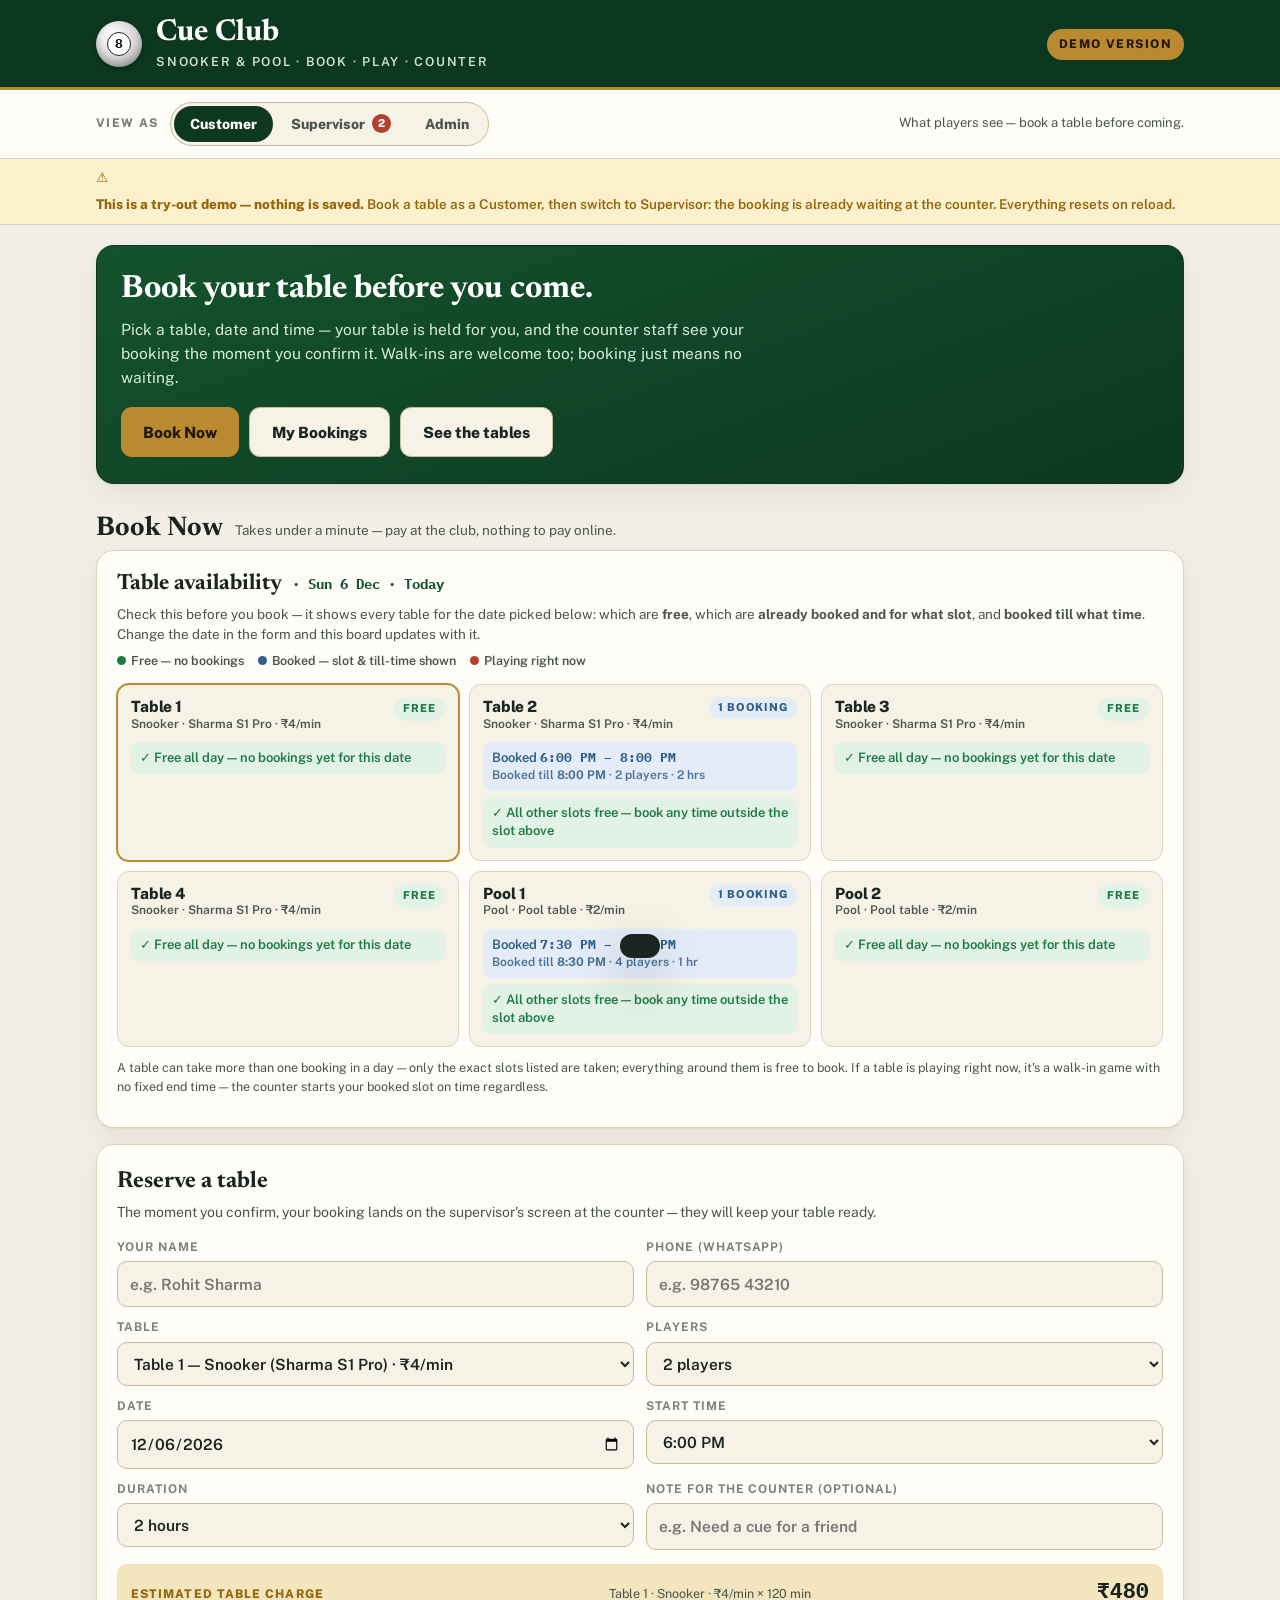
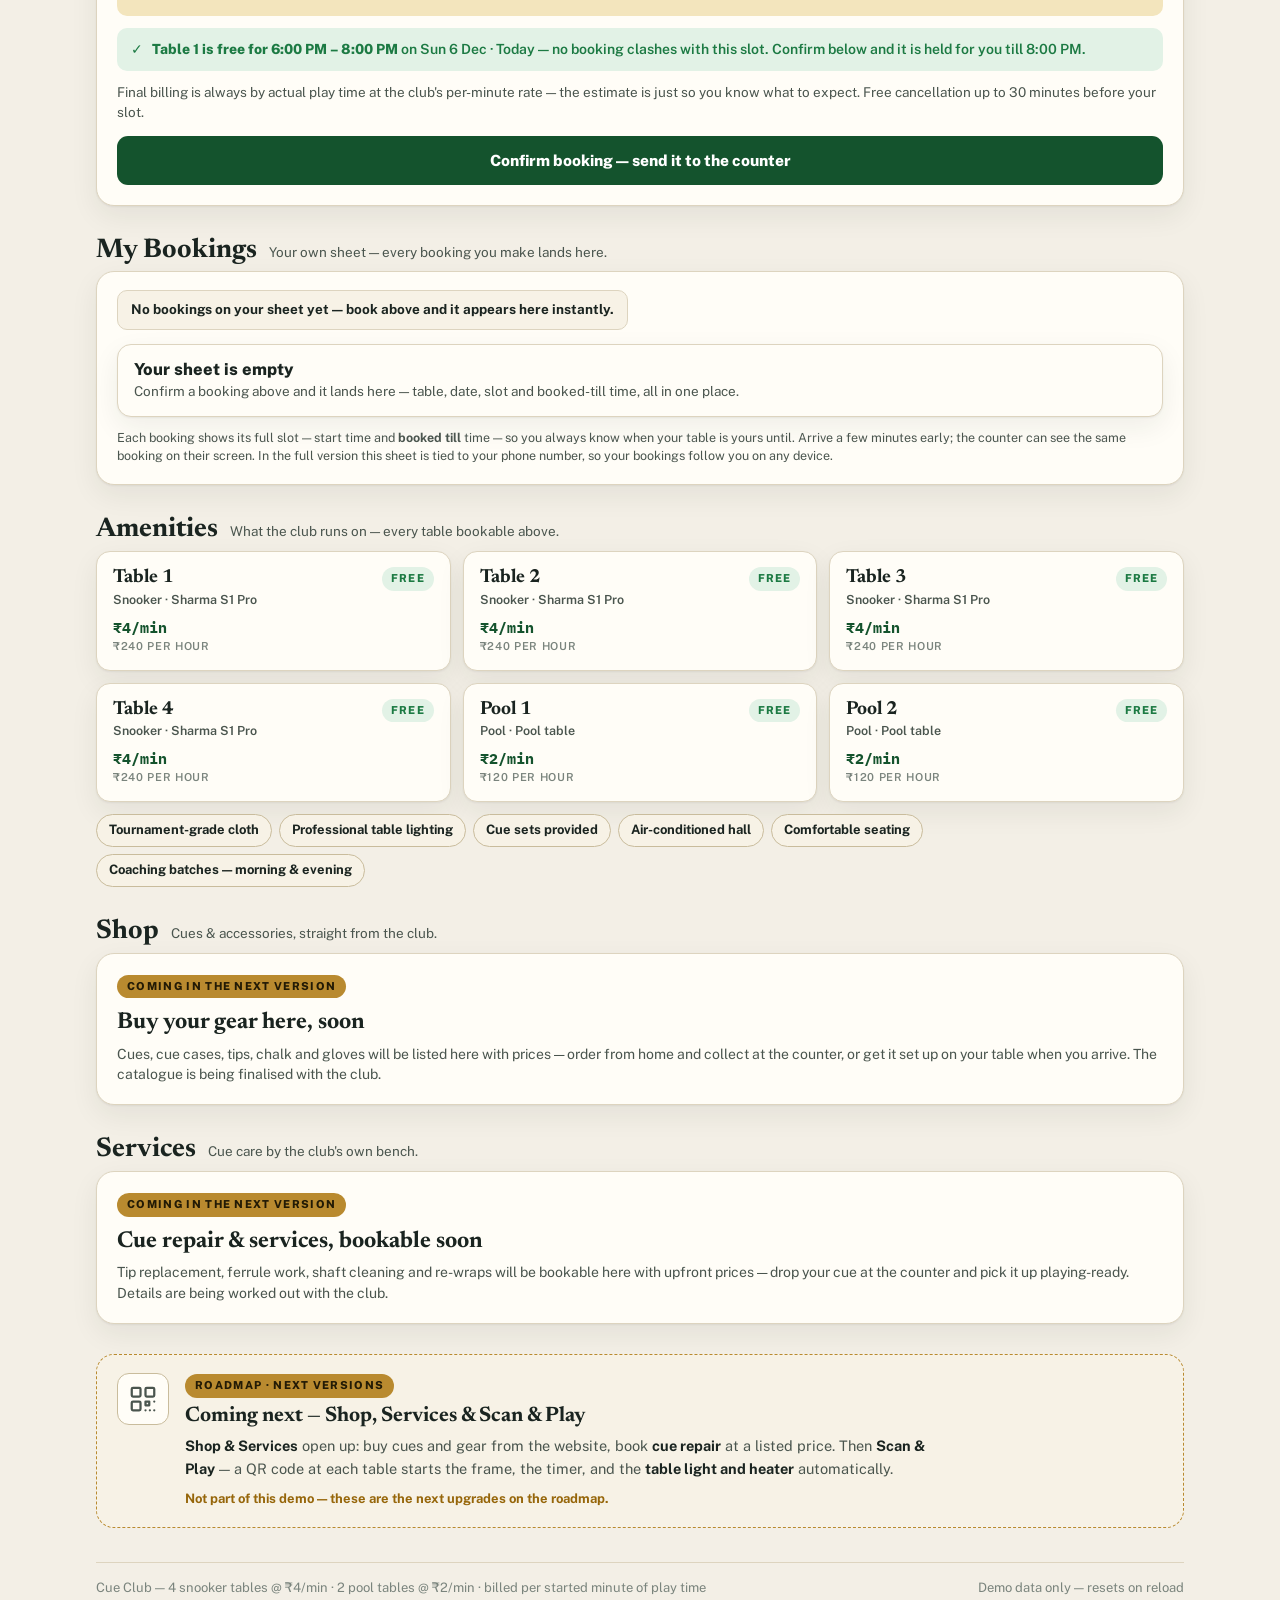
==== index.html @ ad988bc3 "Update demo: remove cafeteria, add Book Now availability + My Bookings, Admin/Supervisor roles" ====
<!doctype html>
<html lang="en">
<head>
<meta charset="utf-8" />
<meta name="viewport" content="width=device-width, initial-scale=1, viewport-fit=cover" />
<meta name="color-scheme" content="light dark" />
<link rel="icon" href="data:," />
<title>Cue Club — Snooker & Pool · Book, Play, Counter & Admin Demo</title>
<link rel="preconnect" href="https://fonts.googleapis.com">
<link rel="preconnect" href="https://fonts.gstatic.com" crossorigin>
<link href="https://fonts.googleapis.com/css2?family=Newsreader:opsz,wght@6..72,600;6..72,700&family=Public+Sans:wght@400;500;600;700;800&family=IBM+Plex+Mono:wght@500;600;700&display=swap" rel="stylesheet">
<style>
  :root{
    --bg:#f3efe6;
    --bg-2:#ebe5d6;
    --surface:#fffdf7;
    --surface-2:#f7f2e6;
    --ink:#1a2420;
    --ink-2:#4a554e;
    --ink-3:#7a847d;
    --line:#ddd4bf;
    --line-strong:#c9bc9c;
    --baize:#14532d;
    --baize-deep:#0c3820;
    --baize-ink:#eaf5ec;
    --brass:#b98a2f;
    --brass-bright:#d4a93c;
    --brass-soft:#f3e5bd;
    --red:#b3402e;
    --red-soft:#fbe9e4;
    --amber:#96660a;
    --amber-soft:#fdf0cd;
    --green-ok:#1c7a43;
    --green-soft:#e2f2e6;
    --blue-soft:#e3ecf7;
    --blue-ink:#2c5f8a;
    --shadow:0 1px 2px rgba(26,36,32,.06),0 10px 28px rgba(26,36,32,.07);
    --shadow-lg:0 18px 50px rgba(12,30,20,.28);
    --radius:14px;
  }
  @media (prefers-color-scheme: dark){
    :root{
      --bg:#0d1512;
      --bg-2:#111c17;
      --surface:#16211b;
      --surface-2:#1a2820;
      --ink:#eef2ec;
      --ink-2:#b9c4ba;
      --ink-3:#849184;
      --line:#2a3a30;
      --line-strong:#3a5041;
      --baize:#175c33;
      --baize-deep:#0f4225;
      --brass:#d4a93c;
      --brass-bright:#e8c25e;
      --brass-soft:#3a3016;
      --red-soft:#40201a;
      --amber-soft:#3d3110;
      --amber:#eec25e;
      --green-soft:#173526;
      --blue-soft:#1b2c3d;
      --blue-ink:#9cc2e4;
      --shadow:0 1px 2px rgba(0,0,0,.35),0 10px 28px rgba(0,0,0,.3);
    }
  }
  *{box-sizing:border-box}
  html{-webkit-text-size-adjust:100%}
  body{
    margin:0;background:var(--bg);color:var(--ink);
    font-family:"Public Sans",system-ui,-apple-system,"Segoe UI",sans-serif;
    font-size:15px;line-height:1.45;
  }
  button,input,select{font:inherit;color:inherit}
  button{cursor:pointer}
  .wrap{max-width:1120px;margin:0 auto;padding:0 16px 56px}

  /* ---------- Top bar ---------- */
  .topbar{
    background:var(--baize-deep);color:var(--baize-ink);
    border-bottom:3px solid var(--brass);
  }
  .topbar-in{max-width:1120px;margin:0 auto;padding:18px 16px 16px;display:flex;align-items:center;gap:14px;flex-wrap:wrap}
  .ball{
    width:46px;height:46px;border-radius:50%;flex:none;
    background:radial-gradient(circle at 32% 30%,#ffffff,#d9d9d9 55%,#a9a9a9);
    display:flex;align-items:center;justify-content:center;
    box-shadow:inset 0 -4px 8px rgba(0,0,0,.25),0 2px 6px rgba(0,0,0,.35);
  }
  .ball span{
    width:24px;height:24px;border-radius:50%;background:#fff;border:1.5px solid #222;
    color:#111;font-family:"IBM Plex Mono",monospace;font-weight:700;font-size:13px;
    display:flex;align-items:center;justify-content:center;
  }
  .brand h1{
    margin:0;font-family:"Newsreader",Georgia,serif;font-weight:700;
    font-size:30px;line-height:1.05;letter-spacing:.2px;color:#fff;
  }
  .brand p{margin:3px 0 0;font-size:12.5px;letter-spacing:.14em;text-transform:uppercase;color:#cfe3d2;font-weight:600}
  .demo-pill{
    margin-left:auto;background:var(--brass);color:#221a05;font-weight:800;
    font-size:12px;letter-spacing:.12em;text-transform:uppercase;
    padding:7px 12px;border-radius:999px;white-space:nowrap;
  }
  .demo-note{
    background:var(--amber-soft);color:var(--amber);
    border-bottom:1px solid var(--line);
  }
  .demo-note-in{max-width:1120px;margin:0 auto;padding:9px 16px;font-size:13.5px;font-weight:600;display:flex;gap:8px;align-items:baseline;flex-wrap:wrap}
  .demo-note strong{font-weight:800}

  /* ---------- Role switcher ---------- */
  .rolebar{background:var(--surface);border-bottom:1px solid var(--line)}
  .rolebar-in{max-width:1120px;margin:0 auto;padding:12px 16px;display:flex;align-items:center;gap:12px;flex-wrap:wrap}
  .rolebar .rb-label{font-size:12px;font-weight:800;letter-spacing:.11em;text-transform:uppercase;color:var(--ink-3)}
  .roleseg{display:flex;background:var(--surface-2);border:1.5px solid var(--line-strong);border-radius:999px;padding:3px;gap:2px;flex-wrap:wrap}
  .roleseg button{
    border:none;background:transparent;border-radius:999px;padding:8px 16px;
    font-weight:800;font-size:14px;color:var(--ink-2);display:inline-flex;align-items:center;gap:7px;
  }
  .roleseg button[aria-pressed="true"]{background:var(--baize-deep);color:#fff}
  .roleseg .rbadge{
    background:var(--red);color:#fff;font-size:11px;font-weight:800;min-width:19px;height:19px;
    border-radius:999px;display:none;align-items:center;justify-content:center;padding:0 5px;
  }
  .roleseg .rbadge.show{display:inline-flex}
  .rolebar .rb-note{margin-left:auto;font-size:13px;color:var(--ink-2)}
  @media (max-width:720px){ .rolebar .rb-note{margin-left:0} }

  /* ---------- Stats ---------- */
  .stats{display:grid;grid-template-columns:repeat(4,1fr);gap:10px;margin:18px 0 4px}
  @media (max-width:720px){ .stats{grid-template-columns:repeat(2,1fr)} }
  .stat{
    background:var(--surface);border:1px solid var(--line);border-radius:var(--radius);
    padding:13px 15px;box-shadow:var(--shadow);
  }
  .stat .k{font-size:11.5px;font-weight:700;letter-spacing:.11em;text-transform:uppercase;color:var(--ink-3)}
  .stat .v{font-family:"IBM Plex Mono",monospace;font-size:24px;font-weight:700;margin-top:3px;font-variant-numeric:tabular-nums}
  .stat .s{font-size:12.5px;color:var(--ink-2);margin-top:1px}
  .stat.pending .v{color:var(--red)}
  .stat.live .v{color:var(--baize)}
  @media (prefers-color-scheme: dark){ .stat.live .v{color:#7fd79b} .stat.pending .v{color:#ff9a86} }

  /* ---------- Tabs ---------- */
  .tabs{display:flex;gap:8px;margin:18px 0 16px;flex-wrap:wrap}
  .tab{
    border:1.5px solid var(--line-strong);background:var(--surface);border-radius:999px;
    padding:9px 18px;font-weight:700;font-size:14.5px;
  }
  .tab[aria-selected="true"]{background:var(--baize-deep);border-color:var(--baize-deep);color:#fff}
  .tab .count{
    display:inline-block;min-width:20px;text-align:center;margin-left:6px;
    background:var(--brass);color:#221a05;border-radius:999px;font-size:12px;padding:1px 6px;font-weight:800;
  }
  .try-hint{
    margin-left:auto;align-self:center;font-size:13px;color:var(--ink-2);max-width:420px;
  }
  @media (max-width:720px){ .try-hint{margin-left:0} }

  /* ---------- Section heads ---------- */
  .sec-head{margin:30px 0 6px;display:flex;align-items:baseline;gap:12px;flex-wrap:wrap}
  .sec-head h2{margin:0;font-family:"Newsreader",Georgia,serif;font-size:27px;font-weight:700;line-height:1.1}
  .sec-head .sh-note{font-size:13.5px;color:var(--ink-2)}
  .section-note{font-size:13.5px;color:var(--ink-2);margin:0 0 14px}

  /* ---------- Customer hero + booking ---------- */
  .hero{
    margin-top:20px;background:linear-gradient(160deg,var(--baize),var(--baize-deep));
    border-radius:18px;color:var(--baize-ink);padding:26px 24px;box-shadow:var(--shadow);
    border:1px solid rgba(0,0,0,.25);
  }
  .hero h2{margin:0;font-family:"Newsreader",Georgia,serif;font-size:32px;font-weight:700;line-height:1.12;color:#fff;max-width:640px}
  .hero p{margin:9px 0 0;font-size:15.5px;color:#d7ecd9;max-width:640px;line-height:1.55}
  .hero .hero-btns{display:flex;gap:10px;margin-top:18px;flex-wrap:wrap}
  .hero .btn{width:auto;padding:13px 22px}
  .btn-wa{background:#1faa55;color:#fff}
  .btn-wa:hover{filter:brightness(.94)}
  .form-card{
    background:var(--surface);border:1px solid var(--line);border-radius:18px;
    box-shadow:var(--shadow);padding:20px;margin-top:16px;
  }
  .form-card h3{margin:0 0 4px;font-family:"Newsreader",Georgia,serif;font-size:23px;font-weight:700}
  .form-card .fc-sub{font-size:14px;color:var(--ink-2);margin-bottom:16px}
  .form-grid{display:grid;grid-template-columns:1fr 1fr;gap:12px}
  @media (max-width:620px){ .form-grid{grid-template-columns:1fr} }
  .field label{font-size:12px;font-weight:700;letter-spacing:.08em;text-transform:uppercase;color:var(--ink-3);display:block;margin-bottom:5px}
  .field input,.field select{
    width:100%;padding:11px 12px;border:1.5px solid var(--line-strong);border-radius:10px;
    background:var(--surface-2);font-size:15.5px;font-weight:600;
  }
  .field input:focus,.field select:focus{outline:2px solid var(--brass);outline-offset:1px;border-color:var(--brass)}
  .estimate-bar{
    display:flex;justify-content:space-between;align-items:baseline;gap:10px;flex-wrap:wrap;
    background:var(--brass-soft);border-radius:10px;padding:11px 14px;margin-top:14px;
  }
  .estimate-bar .el{font-size:12px;font-weight:800;letter-spacing:.09em;text-transform:uppercase;color:var(--amber)}
  .estimate-bar .ea{font-family:"IBM Plex Mono",monospace;font-size:21px;font-weight:700;font-variant-numeric:tabular-nums}
  .estimate-bar .ed{font-size:12.5px;color:var(--ink-2)}
  .confirm-panel{
    border:1.5px solid var(--green-ok);background:var(--green-soft);border-radius:14px;
    padding:16px 18px;margin-top:16px;
  }
  .confirm-panel h4{margin:0 0 4px;font-size:17px;font-weight:800}
  .confirm-panel p{margin:4px 0;font-size:14.5px;color:var(--ink-2);line-height:1.55}
  .confirm-panel p strong{color:var(--ink)}
  .confirm-panel .cp-btns{display:flex;gap:9px;margin-top:12px;flex-wrap:wrap}
  .confirm-panel .cp-btns .btn{width:auto;padding:11px 18px;font-size:14.5px}

  /* ---------- Availability board (customer) ---------- */
  .avail-board{
    background:var(--surface);border:1px solid var(--line);border-radius:18px;
    box-shadow:var(--shadow);padding:18px 20px;margin-top:4px;
  }
  .avail-head{display:flex;align-items:baseline;gap:10px;flex-wrap:wrap;margin-bottom:4px}
  .avail-head h3{margin:0;font-family:"Newsreader",Georgia,serif;font-size:22px;font-weight:700}
  .avail-head .avail-date{font-family:"IBM Plex Mono",monospace;font-weight:700;font-size:14px;color:var(--baize)}
  @media (prefers-color-scheme: dark){ .avail-head .avail-date{color:#7fd79b} }
  .avail-legend{display:flex;gap:14px;flex-wrap:wrap;font-size:12.5px;color:var(--ink-2);font-weight:600;margin:8px 0 14px}
  .avail-legend .dot{display:inline-block;width:9px;height:9px;border-radius:50%;margin-right:5px;vertical-align:0}
  .dot-free{background:var(--green-ok)} .dot-booked{background:var(--blue-ink)} .dot-live{background:var(--red)}
  .avail-grid{display:grid;grid-template-columns:repeat(3,1fr);gap:10px}
  @media (max-width:820px){ .avail-grid{grid-template-columns:repeat(2,1fr)} }
  @media (max-width:480px){ .avail-grid{grid-template-columns:1fr} }
  .avail-card{border:1.5px solid var(--line);border-radius:12px;padding:12px 13px;background:var(--surface-2)}
  .avail-card.is-selected{border-color:var(--brass);box-shadow:0 0 0 1px var(--brass)}
  .avail-card .av-head{display:flex;justify-content:space-between;align-items:flex-start;gap:8px}
  .avail-card .av-name{font-weight:800;font-size:15.5px;line-height:1.2}
  .avail-card .av-sub{font-size:12px;color:var(--ink-2);font-weight:600}
  .avail-rows{margin-top:9px;display:flex;flex-direction:column;gap:6px}
  .av-row{font-size:13px;line-height:1.4;border-radius:8px;padding:7px 9px;font-weight:600}
  .av-row.booked{background:var(--blue-soft);color:var(--blue-ink)}
  .av-row.live{background:var(--red-soft);color:var(--red)}
  .av-row.freeall{background:var(--green-soft);color:var(--green-ok)}
  @media (prefers-color-scheme: dark){ .av-row.live{color:#ff9a86} .av-row.freeall{color:#7fd79b} }
  .av-row .av-till{font-family:"IBM Plex Mono",monospace;font-weight:700;font-variant-numeric:tabular-nums;white-space:nowrap}
  .av-row .av-who{display:block;font-weight:600;font-size:12px;opacity:.85}
  .avail-foot{font-size:12.5px;color:var(--ink-2);margin-top:12px;line-height:1.5}
  .slot-status{
    border-radius:10px;padding:11px 14px;margin-top:12px;font-size:14px;line-height:1.5;font-weight:600;
    display:flex;gap:9px;align-items:flex-start;
  }
  .slot-status.ok{background:var(--green-soft);color:var(--green-ok)}
  .slot-status.bad{background:var(--red-soft);color:var(--red)}
  .slot-status.warn{background:var(--amber-soft);color:var(--amber)}
  @media (prefers-color-scheme: dark){ .slot-status.ok{color:#7fd79b} .slot-status.bad{color:#ff9a86} }
  .slot-status strong{font-weight:800}
  /* My Bookings sheet */
  .sheet-card{background:var(--surface);border:1px solid var(--line);border-radius:18px;box-shadow:var(--shadow);padding:18px 20px}
  .sheet-summary{display:flex;gap:10px;flex-wrap:wrap;margin-bottom:14px}
  .sheet-chip{background:var(--surface-2);border:1px solid var(--line);border-radius:10px;padding:9px 13px;font-size:13.5px;font-weight:700}
  .sheet-chip strong{font-family:"IBM Plex Mono",monospace;font-variant-numeric:tabular-nums}
  .sheet-chip.next{border-color:var(--brass);background:var(--brass-soft);color:var(--amber)}
  @media (prefers-color-scheme: dark){ .sheet-chip.next{color:#eec25e} }

  /* ---------- Amenities / shop / services ---------- */
  .amen-grid{display:grid;grid-template-columns:repeat(3,1fr);gap:12px}
  @media (max-width:820px){ .amen-grid{grid-template-columns:repeat(2,1fr)} }
  @media (max-width:480px){ .amen-grid{grid-template-columns:1fr} }
  .amen-card{background:var(--surface);border:1px solid var(--line);border-radius:var(--radius);padding:15px 16px;box-shadow:var(--shadow)}
  .amen-card .an{font-family:"Newsreader",Georgia,serif;font-weight:700;font-size:19px;line-height:1.15}
  .amen-card .ad{font-size:12.5px;color:var(--ink-2);font-weight:600;margin-top:2px}
  .amen-card .ar{font-family:"IBM Plex Mono",monospace;font-weight:700;font-size:15px;color:var(--baize);margin-top:8px}
  @media (prefers-color-scheme: dark){ .amen-card .ar{color:#7fd79b} }
  .amen-card .ar small{display:block;font-family:"Public Sans",sans-serif;font-weight:600;font-size:11px;color:var(--ink-3);letter-spacing:.06em}
  .amen-card .ahead{display:flex;justify-content:space-between;align-items:flex-start;gap:10px}
  .amen-feats{display:flex;flex-wrap:wrap;gap:7px;margin-top:12px}
  .amen-feats span{border:1.5px solid var(--line-strong);background:var(--surface-2);border-radius:999px;padding:6px 12px;font-size:13px;font-weight:700}
  .prod-grid{display:grid;grid-template-columns:repeat(3,1fr);gap:12px}
  @media (max-width:820px){ .prod-grid{grid-template-columns:repeat(2,1fr)} }
  @media (max-width:480px){ .prod-grid{grid-template-columns:1fr} }
  .prod-card{background:var(--surface);border:1px solid var(--line);border-radius:var(--radius);padding:15px 16px;box-shadow:var(--shadow);display:flex;flex-direction:column;gap:4px}
  .prod-card .pn{font-weight:800;font-size:16px;line-height:1.25}
  .prod-card .pd{font-size:13px;color:var(--ink-2);line-height:1.45}
  .prod-card .prow{display:flex;align-items:center;justify-content:space-between;gap:10px;margin-top:10px}
  .prod-card .pp{font-family:"IBM Plex Mono",monospace;font-weight:700;font-size:18px;color:var(--baize);font-variant-numeric:tabular-nums}
  @media (prefers-color-scheme: dark){ .prod-card .pp{color:#7fd79b} }
  .btn-small{width:auto;padding:9px 16px;font-size:14px;border-radius:10px}
  .svc-list{display:flex;flex-direction:column;gap:10px}
  .svc-row{
    background:var(--surface);border:1px solid var(--line);border-radius:var(--radius);
    padding:14px 16px;box-shadow:var(--shadow);display:flex;align-items:center;gap:14px;flex-wrap:wrap;
  }
  .svc-row .sn{font-weight:800;font-size:15.5px}
  .svc-row .sd{font-size:13px;color:var(--ink-2)}
  .svc-row .sp{margin-left:auto;font-family:"IBM Plex Mono",monospace;font-weight:700;font-size:17px;color:var(--baize);font-variant-numeric:tabular-nums;white-space:nowrap}
  @media (prefers-color-scheme: dark){ .svc-row .sp{color:#7fd79b} }
  .order-as{display:flex;gap:10px;align-items:flex-end;flex-wrap:wrap;margin-bottom:14px}
  .order-as .field{flex:1;min-width:200px;max-width:340px}

  /* ---------- Table cards ---------- */
  .grid{display:grid;grid-template-columns:1fr 1fr;gap:14px}
  @media (max-width:820px){ .grid{grid-template-columns:1fr} }
  .card{
    background:var(--surface);border:1px solid var(--line);border-radius:18px;
    box-shadow:var(--shadow);overflow:hidden;display:flex;flex-direction:column;
  }
  .card-head{
    display:flex;align-items:center;gap:10px;padding:14px 16px 10px;
  }
  .tname{font-family:"Newsreader",Georgia,serif;font-size:21px;font-weight:700;line-height:1.1}
  .ttype{font-size:12px;color:var(--ink-2);font-weight:600;margin-top:2px}
  .rate-badge{
    margin-left:auto;text-align:right;font-family:"IBM Plex Mono",monospace;
    font-weight:700;font-size:15px;color:var(--baize);white-space:nowrap;
  }
  @media (prefers-color-scheme: dark){ .rate-badge{color:#7fd79b} }
  .rate-badge small{display:block;font-family:"Public Sans",sans-serif;font-weight:600;font-size:11px;color:var(--ink-3);letter-spacing:.06em}
  .status{
    font-size:11px;font-weight:800;letter-spacing:.1em;text-transform:uppercase;
    padding:4px 9px;border-radius:999px;white-space:nowrap;
  }
  .status.free{background:var(--green-soft);color:var(--green-ok)}
  .status.live{background:var(--red-soft);color:var(--red)}
  .status.paused{background:var(--amber-soft);color:var(--amber)}
  @media (prefers-color-scheme: dark){ .status.live{color:#ff9a86} .status.free{color:#7fd79b} }
  .live-dot{display:inline-block;width:7px;height:7px;border-radius:50%;background:var(--red);margin-right:5px;vertical-align:1px;animation:pulse 1.4s infinite}
  @keyframes pulse{0%,100%{opacity:1}50%{opacity:.25}}
  @media (prefers-reduced-motion: reduce){ .live-dot{animation:none} }

  .card-body{padding:2px 16px 16px;display:flex;flex-direction:column;gap:12px;flex:1}
  .felt{
    background:linear-gradient(160deg,var(--baize),var(--baize-deep));
    border-radius:12px;color:var(--baize-ink);padding:14px 16px;
    border:1px solid rgba(0,0,0,.25);
    box-shadow:inset 0 0 0 3px rgba(255,255,255,.05),inset 0 -14px 24px rgba(0,0,0,.25);
  }
  .felt .players{font-weight:700;font-size:16.5px;color:#fff;line-height:1.3;word-break:break-word}
  .felt .players .vs{color:var(--brass-bright);font-weight:600;font-size:13px;margin:0 4px;letter-spacing:.08em}
  .felt .started{font-size:12.5px;color:#cfe3d2;margin-top:2px}
  .clockrow{display:flex;align-items:flex-end;justify-content:space-between;gap:12px;margin-top:10px;flex-wrap:wrap}
  .clock{font-family:"IBM Plex Mono",monospace;font-size:42px;font-weight:700;line-height:1;color:#fff;font-variant-numeric:tabular-nums;letter-spacing:.01em}
  .clock small{display:block;font-family:"Public Sans",sans-serif;font-size:11px;font-weight:700;letter-spacing:.12em;text-transform:uppercase;color:#cfe3d2;margin-bottom:5px}
  .runbill{text-align:right}
  .runbill .amt{font-family:"IBM Plex Mono",monospace;font-size:26px;font-weight:700;color:var(--brass-bright);font-variant-numeric:tabular-nums}
  .runbill .lab{font-size:11px;font-weight:700;letter-spacing:.12em;text-transform:uppercase;color:#cfe3d2}

  label.flabel{font-size:12px;font-weight:700;letter-spacing:.08em;text-transform:uppercase;color:var(--ink-3);display:block;margin-bottom:5px}
  .pinputs{display:grid;grid-template-columns:1fr 1fr;gap:10px}
  @media (max-width:420px){ .pinputs{grid-template-columns:1fr} }
  .pinputs input{
    width:100%;padding:11px 12px;border:1.5px solid var(--line-strong);border-radius:10px;
    background:var(--surface-2);font-size:15.5px;font-weight:600;
  }
  .pinputs input:focus{outline:2px solid var(--brass);outline-offset:1px;border-color:var(--brass)}
  .free-note{font-size:13px;color:var(--ink-2);background:var(--surface-2);border:1px dashed var(--line-strong);border-radius:10px;padding:10px 12px}

  .btn{
    border:none;border-radius:11px;padding:13px 18px;font-weight:800;font-size:15.5px;
    display:inline-flex;align-items:center;justify-content:center;gap:8px;width:100%;
  }
  .btn-start{background:var(--baize);color:#fff}
  .btn-start:hover{background:var(--baize-deep)}
  .btn-end{background:var(--red);color:#fff}
  .btn-end:hover{filter:brightness(.92)}
  .btn-ghost{background:var(--surface-2);border:1.5px solid var(--line-strong);color:var(--ink)}
  .btn-brass{background:var(--brass);color:#221a05}
  .btn:active{transform:translateY(1px)}

  .bill-strip{
    display:flex;justify-content:space-between;align-items:baseline;gap:10px;
    background:var(--brass-soft);border-radius:10px;padding:10px 13px;
  }
  .bill-strip .bl{font-size:12px;font-weight:800;letter-spacing:.09em;text-transform:uppercase;color:var(--amber)}
  .bill-strip .ba{font-family:"IBM Plex Mono",monospace;font-size:21px;font-weight:700;font-variant-numeric:tabular-nums}
  .bill-strip .bd{font-size:12px;color:var(--ink-2)}

  /* frames */
  .frames{border-top:1px solid var(--line);padding-top:11px}
  .frames h4{margin:0 0 9px;font-size:12px;font-weight:800;letter-spacing:.1em;text-transform:uppercase;color:var(--ink-3);display:flex;justify-content:space-between;align-items:baseline}
  .frames h4 .fhint{font-family:"IBM Plex Mono",monospace;color:var(--ink);font-size:13px;letter-spacing:0;text-transform:none}
  .frame-row{display:grid;grid-template-columns:1fr auto 1fr;gap:10px;align-items:stretch}
  .frame-box{background:var(--surface-2);border:1.5px solid var(--line-strong);border-radius:12px;padding:10px 12px;text-align:center}
  .frame-box .fp{font-weight:700;font-size:14.5px;line-height:1.25;word-break:break-word}
  .frame-box .fc{font-family:"IBM Plex Mono",monospace;font-size:34px;font-weight:700;line-height:1.15;font-variant-numeric:tabular-nums}
  .frame-box .fl{font-size:10.5px;font-weight:700;letter-spacing:.1em;text-transform:uppercase;color:var(--ink-3)}
  .frame-btns{display:flex;gap:6px;justify-content:center;align-items:center;margin-top:9px}
  .frame-add{background:var(--baize);color:#fff;border:none;border-radius:9px;padding:8px 13px;font-weight:800;font-size:13.5px}
  .frame-add:hover{background:var(--baize-deep)}
  .frame-vs{align-self:center;font-weight:800;color:var(--ink-3);font-size:15px}
  .split-note{font-size:13.5px;color:var(--ink-2);margin-top:10px;line-height:1.5}
  .split-note strong{color:var(--ink)}
  .frame-add:disabled{opacity:.45;cursor:not-allowed}
  .frame-times{display:flex;flex-wrap:wrap;gap:6px;margin-top:10px}
  .frame-times .ft{font-family:"IBM Plex Mono",monospace;font-size:12.5px;font-weight:600;background:var(--surface-2);border:1px solid var(--line);border-radius:999px;padding:4px 10px;font-variant-numeric:tabular-nums}
  .frame-times .ft.cur{border-color:var(--brass);color:var(--amber)}
  .pause-banner{background:var(--amber-soft);border:1.5px solid var(--brass);border-radius:12px;padding:13px 14px;margin-top:11px}
  .pause-banner .pb-t{font-weight:800;font-size:15px;color:var(--amber)}
  .pause-banner .pb-s{font-size:13.5px;color:var(--ink-2);margin-top:2px;line-height:1.45}
  .pause-banner .pb-btns{display:grid;grid-template-columns:1.3fr 1fr;gap:8px;margin-top:11px}
  .pause-banner .pb-btns .btn{padding:11px 10px;font-size:14.5px}
  .felt.is-paused{filter:saturate(.55)}
  .qty-btn{
    width:26px;height:26px;border-radius:50%;border:1.5px solid var(--line-strong);
    background:var(--surface);font-weight:800;line-height:1;font-size:15px;flex:none;
    display:flex;align-items:center;justify-content:center;
  }

  /* per-share payment groups in checkout */
  .pay-group{margin-top:14px}
  .pay-group .pg-label{font-weight:800;font-size:14.5px;display:flex;justify-content:space-between;align-items:baseline;gap:10px}
  .pay-group .pg-label .pg-amt{font-family:"IBM Plex Mono",monospace;font-weight:700;font-variant-numeric:tabular-nums}
  .pay-group .pay-opts{margin:8px 0 0}

  /* ---------- Bookings & orders ---------- */
  .bk-list{display:flex;flex-direction:column;gap:10px}
  .bk-card{
    background:var(--surface);border:1px solid var(--line);border-radius:var(--radius);
    box-shadow:var(--shadow);padding:14px 16px;display:flex;gap:14px;align-items:flex-start;flex-wrap:wrap;
  }
  .bk-card.is-cancelled{opacity:.55}
  .bk-main{flex:1;min-width:220px}
  .bk-name{font-weight:800;font-size:16.5px;line-height:1.25}
  .bk-meta{font-size:13.5px;color:var(--ink-2);margin-top:2px;line-height:1.5}
  .bk-meta strong{color:var(--ink)}
  .bk-side{text-align:right;display:flex;flex-direction:column;gap:8px;align-items:flex-end}
  .bk-when{font-family:"IBM Plex Mono",monospace;font-weight:700;font-size:15px;font-variant-numeric:tabular-nums}
  .bk-btns{display:flex;gap:7px;flex-wrap:wrap;justify-content:flex-end}
  .bk-btns .btn{width:auto;padding:9px 14px;font-size:13.5px;border-radius:9px}
  .bstatus{
    display:inline-block;font-size:11px;font-weight:800;letter-spacing:.08em;
    text-transform:uppercase;padding:3px 9px;border-radius:999px;white-space:nowrap;
  }
  .bstatus.booked{background:var(--blue-soft);color:var(--blue-ink)}
  .bstatus.started{background:var(--green-soft);color:var(--green-ok)}
  .bstatus.cancelled{background:var(--red-soft);color:var(--red)}
  .bstatus.pending{background:var(--amber-soft);color:var(--amber)}
  .bstatus.done{background:var(--green-soft);color:var(--green-ok)}
  @media (prefers-color-scheme: dark){ .bstatus.started,.bstatus.done{color:#7fd79b} .bstatus.cancelled{color:#ff9a86} }
  .sample-badge{display:inline-block;background:var(--brass-soft);color:var(--amber);border:1px solid var(--brass);font-size:11px;font-weight:800;letter-spacing:.09em;text-transform:uppercase;padding:3px 8px;border-radius:999px;margin-left:8px;vertical-align:2px}

  /* ---------- Day book ---------- */
  .book-summary{display:grid;grid-template-columns:repeat(4,1fr);gap:10px;margin-bottom:14px}
  @media (max-width:720px){ .book-summary{grid-template-columns:repeat(2,1fr)} }
  .ledger-card{background:var(--surface);border:1px solid var(--line);border-radius:var(--radius);box-shadow:var(--shadow);overflow:hidden}
  .ledger-row{
    display:grid;grid-template-columns:86px 1fr auto;gap:6px 14px;
    padding:13px 16px;border-bottom:1px solid var(--line);align-items:start;
  }
  .ledger-row:last-child{border-bottom:none}
  .ledger-row .lt{font-family:"IBM Plex Mono",monospace;font-size:13px;color:var(--ink-2);font-variant-numeric:tabular-nums;line-height:1.5}
  .ledger-row .ltab{font-weight:700;color:var(--ink);font-size:13.5px}
  .ledger-row .lp{font-weight:700;font-size:15.5px}
  .ledger-row .ld{font-size:13px;color:var(--ink-2);margin-top:2px}
  .ledger-row .lamt{font-family:"IBM Plex Mono",monospace;font-weight:700;font-size:17px;text-align:right;font-variant-numeric:tabular-nums}
  .pay{
    display:inline-block;margin-top:5px;font-size:11px;font-weight:800;letter-spacing:.08em;
    text-transform:uppercase;padding:3px 9px;border-radius:999px;
  }
  .pay.cash{background:var(--green-soft);color:var(--green-ok)}
  .pay.upi{background:var(--blue-soft);color:var(--blue-ink)}
  .pay.pending{background:var(--red-soft);color:var(--red)}
  @media (prefers-color-scheme: dark){ .pay.cash{color:#7fd79b} .pay.pending{color:#ff9a86} }
  .empty{
    text-align:center;padding:44px 20px;color:var(--ink-2);
  }
  .empty .big{font-family:"Newsreader",Georgia,serif;font-size:22px;color:var(--ink);margin-bottom:6px}
  .day-total-bar{
    display:flex;justify-content:space-between;align-items:center;gap:12px;flex-wrap:wrap;
    background:var(--baize-deep);color:#fff;border-radius:var(--radius);padding:15px 18px;margin-top:14px;
  }
  .day-total-bar .dl{font-size:12px;font-weight:800;letter-spacing:.12em;text-transform:uppercase;color:#cfe3d2}
  .day-total-bar .da{font-family:"IBM Plex Mono",monospace;font-size:27px;font-weight:700;color:var(--brass-bright);font-variant-numeric:tabular-nums}

  /* ---------- Earnings table (admin overview) ---------- */
  .earn-card{background:var(--surface);border:1px solid var(--line);border-radius:var(--radius);box-shadow:var(--shadow);overflow:hidden}
  .earn-table{width:100%;border-collapse:collapse;font-size:15px}
  .earn-table th{
    text-align:left;font-size:11.5px;font-weight:800;letter-spacing:.1em;text-transform:uppercase;
    color:var(--ink-3);padding:12px 16px 8px;border-bottom:1px solid var(--line);
  }
  .earn-table th.r,.earn-table td.r{text-align:right}
  .earn-table td{padding:11px 16px;border-bottom:1px solid var(--line);vertical-align:top}
  .earn-table td.amt{font-family:"IBM Plex Mono",monospace;font-weight:700;font-variant-numeric:tabular-nums;text-align:right}
  .earn-table tr:last-child td{border-bottom:none}
  .earn-table tr.total-row td{border-top:2px solid var(--line-strong);font-weight:800;background:var(--surface-2)}
  .earn-table .today-tag{font-size:11px;font-weight:800;letter-spacing:.08em;text-transform:uppercase;color:var(--amber);margin-left:7px}

  /* ---------- Students / Coaching ---------- */
  .students-summary{display:grid;grid-template-columns:repeat(4,1fr);gap:10px;margin-bottom:14px}
  @media (max-width:720px){ .students-summary{grid-template-columns:repeat(2,1fr)} }
  .student-grid{display:grid;grid-template-columns:1fr 1fr;gap:14px}
  @media (max-width:820px){ .student-grid{grid-template-columns:1fr} }
  .student-card{background:var(--surface);border:1px solid var(--line);border-radius:18px;box-shadow:var(--shadow);padding:16px 18px 14px}
  .student-head{display:flex;align-items:center;gap:12px;margin-bottom:12px}
  .student-avatar{width:44px;height:44px;border-radius:50%;background:var(--baize-deep);color:#fff;display:flex;align-items:center;justify-content:center;font-weight:800;font-size:15px;letter-spacing:.02em;flex:none}
  .student-name{font-family:"Newsreader",Georgia,serif;font-size:20px;font-weight:700;line-height:1.1}
  .student-sub{font-size:12.5px;color:var(--ink-2);font-weight:600;margin-top:2px}
  .fee-status{margin-left:auto;font-size:11px;font-weight:800;letter-spacing:.09em;text-transform:uppercase;padding:5px 10px;border-radius:999px;white-space:nowrap}
  .fee-status.paid{background:var(--green-soft);color:var(--green-ok)}
  .fee-status.pending{background:var(--red-soft);color:var(--red)}
  @media (prefers-color-scheme: dark){ .fee-status.paid{color:#7fd79b} .fee-status.pending{color:#ff9a86} }
  .learning-box{background:var(--surface-2);border:1px solid var(--line);border-radius:12px;padding:11px 13px;display:flex;justify-content:space-between;align-items:center;gap:12px;margin-bottom:12px}
  .learning-box .lb-k{font-size:11px;font-weight:800;letter-spacing:.1em;text-transform:uppercase;color:var(--ink-3)}
  .learning-box .lb-v{font-weight:800;font-size:16.5px;line-height:1.2;margin-top:2px}
  .learning-box .lb-s{font-size:12.5px;color:var(--ink-2)}
  .learning-box .lb-sessions{text-align:right;flex:none}
  .learning-box .lb-sessions .n{font-family:"IBM Plex Mono",monospace;font-size:24px;font-weight:700;line-height:1}
  .learning-box .lb-sessions .l{font-size:11px;font-weight:700;letter-spacing:.08em;text-transform:uppercase;color:var(--ink-3);margin-top:3px}
  .student-rows{display:grid;grid-template-columns:1fr 1fr;gap:9px 16px}
  @media (max-width:420px){ .student-rows{grid-template-columns:1fr} }
  .student-rows .sr .k{font-size:11px;font-weight:700;letter-spacing:.09em;text-transform:uppercase;color:var(--ink-3)}
  .student-rows .sr .v{font-weight:700;font-size:14.5px;margin-top:1px}
  .student-rows .sr .v.mono{font-family:"IBM Plex Mono",monospace;font-variant-numeric:tabular-nums}
  .student-rows .sr .v.due-pending{color:var(--red)}
  @media (prefers-color-scheme: dark){ .student-rows .sr .v.due-pending{color:#ff9a86} }

  /* ---------- Settings ---------- */
  .settings-card{background:var(--surface);border:1px solid var(--line);border-radius:18px;box-shadow:var(--shadow);padding:20px}
  .settings-card h3{margin:0 0 4px;font-family:"Newsreader",Georgia,serif;font-size:22px;font-weight:700}
  .settings-card .sc-sub{font-size:14px;color:var(--ink-2);margin-bottom:16px}
  .settings-card .btn{max-width:280px}

  /* ---------- Roadmap / coming soon ---------- */
  .roadmap{
    margin-top:30px;border:1.5px dashed var(--brass);border-radius:18px;
    background:var(--surface-2);padding:18px 20px;display:flex;gap:16px;align-items:flex-start;
  }
  @media (max-width:560px){ .roadmap{flex-direction:column;gap:10px} }
  .roadmap .qr-ic{
    flex:none;width:52px;height:52px;border-radius:12px;background:var(--surface);
    border:1.5px solid var(--line-strong);display:flex;align-items:center;justify-content:center;color:var(--ink-2);
  }
  .roadmap .rm-tag{
    display:inline-block;background:var(--brass);color:#221a05;font-weight:800;
    font-size:11px;letter-spacing:.12em;text-transform:uppercase;
    padding:4px 10px;border-radius:999px;margin-bottom:7px;
  }
  .roadmap h3{margin:0;font-family:"Newsreader",Georgia,serif;font-size:21px;font-weight:700;line-height:1.15}
  .roadmap p{margin:6px 0 0;font-size:14.5px;color:var(--ink-2);line-height:1.55;max-width:760px}
  .roadmap p strong{color:var(--ink)}
  .roadmap .rm-note{margin-top:9px;font-size:13px;font-weight:700;color:var(--amber)}

  footer{margin-top:34px;border-top:1px solid var(--line);padding-top:16px;font-size:13px;color:var(--ink-3);display:flex;gap:8px;flex-wrap:wrap;justify-content:space-between}

  /* ---------- Modal ---------- */
  .overlay{
    position:fixed;inset:0;background:rgba(8,18,12,.62);z-index:50;
    display:none;align-items:flex-end;justify-content:center;padding:0;
  }
  .overlay.open{display:flex}
  @media (min-width:640px){ .overlay{align-items:center;padding:20px} }
  .modal{
    background:var(--surface);width:100%;max-width:520px;max-height:92vh;overflow:auto;
    border-radius:20px 20px 0 0;padding:22px 20px 20px;box-shadow:var(--shadow-lg);
  }
  @media (min-width:640px){ .modal{border-radius:20px} }
  .modal h2{font-family:"Newsreader",Georgia,serif;margin:0 0 2px;font-size:25px}
  .modal .sub{color:var(--ink-2);font-size:14px;margin-bottom:14px}
  .bill-table{width:100%;border-collapse:collapse;font-size:15px}
  .bill-table td{padding:8px 2px;border-bottom:1px dashed var(--line);vertical-align:top}
  .bill-table td.r{text-align:right;font-family:"IBM Plex Mono",monospace;font-weight:600;white-space:nowrap;font-variant-numeric:tabular-nums}
  .bill-table .dim{color:var(--ink-2);font-size:13px}
  .bill-table tr.grand td{border-bottom:none;border-top:2px solid var(--line-strong);padding-top:12px;font-weight:800;font-size:18px}
  .bill-table tr.grand td.r{color:var(--baize)}
  @media (prefers-color-scheme: dark){ .bill-table tr.grand td.r{color:#7fd79b} }
  .pay-opts{display:grid;grid-template-columns:repeat(3,1fr);gap:8px;margin:16px 0}
  .pay-opt{
    border:2px solid var(--line-strong);background:var(--surface-2);border-radius:12px;
    padding:12px 6px;font-weight:800;font-size:14px;text-align:center;line-height:1.25;
  }
  .pay-opt small{display:block;font-weight:600;font-size:11.5px;color:var(--ink-2);margin-top:2px}
  .pay-opt.sel-cash{border-color:var(--green-ok);background:var(--green-soft)}
  .pay-opt.sel-upi{border-color:var(--blue-ink);background:var(--blue-soft)}
  .pay-opt.sel-pending{border-color:var(--red);background:var(--red-soft)}
  .modal-btns{display:grid;grid-template-columns:1fr 1.6fr;gap:10px}
  .receipt-check{
    width:58px;height:58px;border-radius:50%;background:var(--green-soft);color:var(--green-ok);
    display:flex;align-items:center;justify-content:center;font-size:28px;font-weight:800;margin:4px auto 10px;
  }
  @media (prefers-color-scheme: dark){ .receipt-check{color:#7fd79b} }
  .toast{
    position:fixed;left:50%;bottom:22px;transform:translateX(-50%) translateY(80px);
    background:var(--ink);color:var(--bg);padding:12px 20px;border-radius:999px;font-weight:700;
    font-size:14.5px;z-index:60;transition:transform .25s ease;box-shadow:var(--shadow-lg);max-width:92vw;text-align:center;
  }
  .toast.show{transform:translateX(-50%) translateY(0)}
  .hidden{display:none !important}
</style>
</head>
<body>

<header class="topbar">
  <div class="topbar-in">
    <div class="ball" aria-hidden="true"><span>8</span></div>
    <div class="brand">
      <h1>Cue Club</h1>
      <p>Snooker &amp; Pool · Book · Play · Counter</p>
    </div>
    <div class="demo-pill">Demo version</div>
  </div>
</header>

<div class="rolebar">
  <div class="rolebar-in">
    <span class="rb-label">View as</span>
    <div class="roleseg" role="group" aria-label="Choose who is viewing">
      <button id="roleBtnCustomer" aria-pressed="true" onclick="setRole('customer')">Customer</button>
      <button id="roleBtnSupervisor" aria-pressed="false" onclick="setRole('supervisor')">Supervisor <span class="rbadge" id="supBadge">0</span></button>
      <button id="roleBtnAdmin" aria-pressed="false" onclick="setRole('admin')">Admin</button>
    </div>
    <span class="rb-note" id="roleNote">What players see — book a table before coming.</span>
  </div>
</div>

<div class="demo-note" role="note">
  <div class="demo-note-in">
    <span>⚠</span>
    <span><strong>This is a try-out demo — nothing is saved.</strong> Book a table as a Customer, then switch to Supervisor: the booking is already waiting at the counter. Everything resets on reload.</span>
  </div>
</div>

<div class="wrap">

  <!-- ================= CUSTOMER VIEW ================= -->
  <section id="viewCustomer">
    <div class="hero">
      <h2>Book your table before you come.</h2>
      <p>Pick a table, date and time — your table is held for you, and the counter staff see your booking the moment you confirm it. Walk-ins are welcome too; booking just means no waiting.</p>
      <div class="hero-btns">
        <button class="btn btn-brass" onclick="document.getElementById('bookNowSec').scrollIntoView({behavior:'smooth'})">Book Now</button>
        <button class="btn btn-ghost" onclick="document.getElementById('myBookingsSec').scrollIntoView({behavior:'smooth'})">My Bookings</button>
        <button class="btn btn-ghost" onclick="document.getElementById('amenitiesSec').scrollIntoView({behavior:'smooth'})">See the tables</button>
      </div>
    </div>

    <div id="bookNowSec">
      <div class="sec-head"><h2>Book Now</h2><span class="sh-note">Takes under a minute — pay at the club, nothing to pay online.</span></div>

      <div class="avail-board" id="availBoard" aria-label="Table availability">
        <div class="avail-head">
          <h3>Table availability</h3>
          <span class="avail-date" id="availDateLabel">—</span>
        </div>
        <p class="section-note" style="margin:0">Check this before you book — it shows every table for the date picked below: which are <strong>free</strong>, which are <strong>already booked and for what slot</strong>, and <strong>booked till what time</strong>. Change the date in the form and this board updates with it.</p>
        <div class="avail-legend">
          <span><span class="dot dot-free"></span>Free — no bookings</span>
          <span><span class="dot dot-booked"></span>Booked — slot &amp; till-time shown</span>
          <span><span class="dot dot-live"></span>Playing right now</span>
        </div>
        <div class="avail-grid" id="availGrid"></div>
        <p class="avail-foot">A table can take more than one booking in a day — only the exact slots listed are taken; everything around them is free to book. If a table is playing right now, it's a walk-in game with no fixed end time — the counter starts your booked slot on time regardless.</p>
      </div>

      <div class="form-card">
        <h3>Reserve a table</h3>
        <div class="fc-sub">The moment you confirm, your booking lands on the supervisor's screen at the counter — they will keep your table ready.</div>
        <div class="form-grid">
          <div class="field"><label for="bkName">Your name</label><input id="bkName" type="text" placeholder="e.g. Rohit Sharma" autocomplete="off"></div>
          <div class="field"><label for="bkPhone">Phone (WhatsApp)</label><input id="bkPhone" type="tel" placeholder="e.g. 98765 43210" autocomplete="off"></div>
          <div class="field"><label for="bkTable">Table</label><select id="bkTable" onchange="updEstimate()"></select></div>
          <div class="field"><label for="bkPlayers">Players</label>
            <select id="bkPlayers"><option value="1">1 player</option><option value="2" selected>2 players</option><option value="3">3 players</option><option value="4">4 players</option></select>
          </div>
          <div class="field"><label for="bkDate">Date</label><input id="bkDate" type="date" onchange="updEstimate()"></div>
          <div class="field"><label for="bkTime">Start time</label><select id="bkTime" onchange="updEstimate()"></select></div>
          <div class="field"><label for="bkDur">Duration</label>
            <select id="bkDur" onchange="updEstimate()"><option value="1">1 hour</option><option value="2" selected>2 hours</option><option value="3">3 hours</option><option value="4">4 hours</option></select>
          </div>
          <div class="field"><label for="bkNote">Note for the counter (optional)</label><input id="bkNote" type="text" placeholder="e.g. Need a cue for a friend" autocomplete="off"></div>
        </div>
        <div class="estimate-bar">
          <span class="el">Estimated table charge</span>
          <span class="ed" id="estDetail">—</span>
          <span class="ea" id="estAmt">₹0</span>
        </div>
        <div class="slot-status ok" id="slotStatus" role="status">Pick a table, date and time — availability for that slot shows here.</div>
        <p class="section-note" style="margin:12px 0 14px">Final billing is always by actual play time at the club's per-minute rate — the estimate is just so you know what to expect. Free cancellation up to 30 minutes before your slot.</p>
        <button class="btn btn-start" onclick="createBooking()">Confirm booking — send it to the counter</button>
        <div id="bookingConfirm"></div>
      </div>

      <div class="sec-head" id="myBookingsSec"><h2>My Bookings</h2><span class="sh-note">Your own sheet — every booking you make lands here.</span></div>
      <div class="sheet-card">
        <div class="sheet-summary" id="myBookingsSummary"></div>
        <div class="bk-list" id="myBookings"></div>
        <p class="avail-foot" style="margin-bottom:0">Each booking shows its full slot — start time and <strong>booked till</strong> time — so you always know when your table is yours until. Arrive a few minutes early; the counter can see the same booking on their screen. In the full version this sheet is tied to your phone number, so your bookings follow you on any device.</p>
      </div>
    </div>

    <div id="amenitiesSec">
      <div class="sec-head"><h2>Amenities</h2><span class="sh-note">What the club runs on — every table bookable above.</span></div>
      <div class="amen-grid" id="amenGrid"></div>
      <div class="amen-feats" aria-label="Club facilities">
        <span>Tournament-grade cloth</span><span>Professional table lighting</span><span>Cue sets provided</span><span>Air-conditioned hall</span><span>Comfortable seating</span><span>Coaching batches — morning &amp; evening</span>
      </div>
    </div>

    <div id="shopSec">
      <div class="sec-head"><h2>Shop</h2><span class="sh-note">Cues &amp; accessories, straight from the club.</span></div>
      <div class="form-card" style="margin-top:0">
        <span class="rm-tag" style="display:inline-block;background:var(--brass);color:#221a05;font-weight:800;font-size:11px;letter-spacing:.12em;text-transform:uppercase;padding:4px 10px;border-radius:999px;margin-bottom:8px">Coming in the next version</span>
        <h3>Buy your gear here, soon</h3>
        <div class="fc-sub" style="margin-bottom:0">Cues, cue cases, tips, chalk and gloves will be listed here with prices — order from home and collect at the counter, or get it set up on your table when you arrive. The catalogue is being finalised with the club.</div>
      </div>
    </div>

    <div id="servicesSec">
      <div class="sec-head"><h2>Services</h2><span class="sh-note">Cue care by the club's own bench.</span></div>
      <div class="form-card" style="margin-top:0">
        <span class="rm-tag" style="display:inline-block;background:var(--brass);color:#221a05;font-weight:800;font-size:11px;letter-spacing:.12em;text-transform:uppercase;padding:4px 10px;border-radius:999px;margin-bottom:8px">Coming in the next version</span>
        <h3>Cue repair &amp; services, bookable soon</h3>
        <div class="fc-sub" style="margin-bottom:0">Tip replacement, ferrule work, shaft cleaning and re-wraps will be bookable here with upfront prices — drop your cue at the counter and pick it up playing-ready. Details are being worked out with the club.</div>
      </div>
    </div>
  </section>

  <!-- ================= SUPERVISOR VIEW ================= -->
  <section id="viewSupervisor" class="hidden">
    <section class="stats" aria-label="Supervisor — today and this week" style="margin-top:18px">
      <div class="stat">
        <div class="k">Today's earning</div>
        <div class="v" id="supToday">₹0</div>
        <div class="s" id="supTodaySub">Nothing billed yet</div>
      </div>
      <div class="stat">
        <div class="k">This week's earning</div>
        <div class="v" id="supWeek">₹0</div>
        <div class="s">Last 7 days, today included</div>
      </div>
      <div class="stat live">
        <div class="k">Tables live now</div>
        <div class="v" id="supLive">0 / 6</div>
        <div class="s" id="supLiveSub">All tables free</div>
      </div>
      <div class="stat">
        <div class="k">Bookings waiting</div>
        <div class="v" id="supWaiting">0</div>
        <div class="s">Players yet to arrive</div>
      </div>
    </section>

    <nav class="tabs" aria-label="Supervisor views">
      <button class="tab" id="supTabTables" aria-selected="true" onclick="showSupTab('tables')">Current Tables</button>
      <button class="tab" id="supTabBookings" aria-selected="false" onclick="showSupTab('bookings')">Bookings <span class="count" id="supBookCount">0</span></button>
      <span class="try-hint">You run the floor: start and pause frames here as games finish. Bookings from the website land in the Bookings tab the moment a player confirms.</span>
    </nav>

    <section id="supTablesSec"><div id="supTablesSlot"></div></section>
    <section id="supBookingsSec" class="hidden">
      <p class="section-note">Every booking made on the website shows here instantly. When the player arrives, tap <strong>Start table</strong> — the timer starts under their name. Full booking history and all records sit with Admin.</p>
      <div class="bk-list bookings-list"></div>
    </section>
    <p class="section-note" style="margin-top:16px">Supervisors see today's earning and this week's earning only — monthly totals, the full Day Book and settings are Admin's.</p>
  </section>

  <!-- ================= ADMIN VIEW ================= -->
  <section id="viewAdmin" class="hidden">
    <section class="stats" aria-label="Admin — all earnings" style="margin-top:18px">
      <div class="stat">
        <div class="k">Today</div>
        <div class="v" id="admToday">₹0</div>
        <div class="s" id="admTodaySub">0 sessions finished</div>
      </div>
      <div class="stat">
        <div class="k">Last 7 days</div>
        <div class="v" id="admWeek">₹0</div>
        <div class="s">Today included</div>
      </div>
      <div class="stat">
        <div class="k">All recorded</div>
        <div class="v" id="admAll">₹0</div>
        <div class="s">Every day on record</div>
      </div>
      <div class="stat pending">
        <div class="k">Pending to collect</div>
        <div class="v" id="admPending">₹0</div>
        <div class="s" id="admPendingSub">Nobody owes anything</div>
      </div>
    </section>

    <nav class="tabs" aria-label="Admin views">
      <button class="tab" id="admTabOverview" aria-selected="true" onclick="showAdmTab('overview')">Overview</button>
      <button class="tab" id="admTabTables" aria-selected="false" onclick="showAdmTab('tables')">Tables</button>
      <button class="tab" id="admTabBookings" aria-selected="false" onclick="showAdmTab('bookings')">Bookings <span class="count" id="admBookCount">0</span></button>
      <button class="tab" id="admTabBook" aria-selected="false" onclick="showAdmTab('book')">Day Book <span class="count" id="bookCount">0</span></button>
      <button class="tab" id="admTabStudents" aria-selected="false" onclick="showAdmTab('students')">Students / Coaching <span class="count" id="studentCount">4</span></button>
      <button class="tab" id="admTabSettings" aria-selected="false" onclick="showAdmTab('settings')">Settings</button>
      <span class="try-hint">Admin sees everything: every day's earnings, all bookings, the full Day Book, students — and controls the rates.</span>
    </nav>

    <section id="admOverviewSec">
      <div class="sec-head" style="margin-top:6px"><h2>Earnings by day</h2><span class="sh-note">Today updates live as bills close.</span></div>
      <div class="earn-card">
        <table class="earn-table">
          <thead><tr><th>Day</th><th class="r">Sessions</th><th class="r">Earning</th></tr></thead>
          <tbody id="earnBody"></tbody>
        </table>
      </div>
      <p class="section-note" style="margin-top:12px">Figures for the past days are sample numbers in this demo, so the owner can see the shape of the report — in the full version every day fills in from real bills.</p>
    </section>

    <section id="admTablesSec" class="hidden"><div id="admTablesSlot"></div></section>

    <section id="admBookingsSec" class="hidden">
      <p class="section-note">All bookings from the website — what players booked, when, and whether they have arrived. Admin can start a table or cancel any booking.</p>
      <div class="bk-list bookings-list"></div>
    </section>

    <section id="admBookSec" class="hidden">
      <div class="book-summary">
        <div class="stat"><div class="k">Sessions</div><div class="v" id="bookSessions">0</div><div class="s">Finished today</div></div>
        <div class="stat"><div class="k">Cash</div><div class="v" id="bookCash">₹0</div><div class="s">In the drawer</div></div>
        <div class="stat"><div class="k">UPI-Scanner</div><div class="v" id="bookUpi">₹0</div><div class="s">QR payments</div></div>
        <div class="stat pending"><div class="k">Pending</div><div class="v" id="bookPending">₹0</div><div class="s">To collect later</div></div>
      </div>
      <div class="ledger-card" id="ledgerCard">
        <div class="empty" id="ledgerEmpty">
          <div class="big">No bills yet today</div>
          <div>Finish a table with End &amp; Bill and its entry lands here automatically — names, timings and payment status, all added up.</div>
        </div>
        <div id="ledgerRows"></div>
      </div>
      <div class="day-total-bar">
        <div>
          <div class="dl">Day-end total</div>
          <div style="font-size:13px;color:#cfe3d2" id="dayTotalBreak">Cash ₹0 + UPI ₹0 + Pending ₹0</div>
        </div>
        <div class="da" id="dayTotal">₹0</div>
      </div>
    </section>

    <section id="admStudentsSec" class="hidden">
      <p class="section-note">Coaching students at a glance — who joined when, how long they have been learning, their monthly fee, whether this month is paid or pending, and how many sessions they have attended. <strong>Sample data for this demo only</strong> — in the full version the owner adds real students and marks fees as they come in.</p>
      <div class="students-summary">
        <div class="stat"><div class="k">Active students</div><div class="v" id="stuTotal">4</div><div class="s">Currently learning</div></div>
        <div class="stat"><div class="k">Fees collected · Nov</div><div class="v" id="stuCollected">₹0</div><div class="s" id="stuCollectedSub">This month</div></div>
        <div class="stat pending"><div class="k">Fees pending · Nov</div><div class="v" id="stuPending">₹0</div><div class="s" id="stuPendingSub">To collect</div></div>
        <div class="stat"><div class="k">Sessions attended</div><div class="v" id="stuSessions">0</div><div class="s">All students, total</div></div>
      </div>
      <div class="student-grid" id="studentGrid"></div>
      <p class="section-note" style="margin:14px 0 0">In the full version: tap a student to see full fee history month by month, mark a fee paid in one tap, and see joining anniversaries — e.g. “learning for 6 months” — automatically, no manual counting.</p>
    </section>

    <section id="admSettingsSec" class="hidden">
      <div class="settings-card">
        <h3>Table rates</h3>
        <div class="sc-sub">What players pay per minute of play time. Changes apply to tables that are free right away; a table mid-game keeps the rate it started with.</div>
        <div class="form-grid">
          <div class="field"><label for="setSnooker">Snooker — ₹ per minute</label><input id="setSnooker" type="number" min="1" step="1" value="4"></div>
          <div class="field"><label for="setPool">Pool — ₹ per minute</label><input id="setPool" type="number" min="1" step="1" value="2"></div>
        </div>
        <div style="margin-top:16px"><button class="btn btn-start" onclick="applyRates()">Save rates</button></div>
      </div>
      <div class="settings-card" style="margin-top:14px">
        <h3>Booking notifications</h3>
        <div class="sc-sub">New bookings appear in the Supervisor's Bookings list the moment a player confirms — no setup needed. In the full version, the club can also get every booking as a <strong>WhatsApp message</strong> to the counter's number, the moment it is made — that hookup is part of the live build.</div>
      </div>
      <div class="settings-card" style="margin-top:14px">
        <h3>Who sees what</h3>
        <div class="sc-sub" style="margin-bottom:0">
          <strong>Customer</strong> — the public website: Book Now, Amenities, Shop, Services.<br>
          <strong>Supervisor</strong> — current tables and frame control, bookings, and only today's + this week's earnings.<br>
          <strong>Admin (owner)</strong> — everything: all earnings and history, the full Day Book, students, bookings and these settings. In the full version, Supervisor and Admin each sign in with their own PIN.
        </div>
      </div>
    </section>
  </section>

  <!-- Shared tables mount — the live counter grid, shown to Supervisor and Admin -->
  <div id="tablesMount" class="hidden">
    <div class="grid" id="tableGrid"></div>
  </div>

  <!-- Roadmap teaser — future features, NOT part of this demo -->
  <aside class="roadmap" aria-label="Coming in future versions">
    <div class="qr-ic" aria-hidden="true">
      <svg width="30" height="30" viewBox="0 0 24 24" fill="none" stroke="currentColor" stroke-width="1.8" stroke-linecap="round" stroke-linejoin="round"><rect x="3" y="3" width="7" height="7" rx="1"/><rect x="14" y="3" width="7" height="7" rx="1"/><rect x="3" y="14" width="7" height="7" rx="1"/><path d="M14 14h3v3h-3z"/><path d="M21 14v.01M14 21h.01M21 21v.01M17.5 21h.01"/></svg>
    </div>
    <div>
      <span class="rm-tag">Roadmap · Next versions</span>
      <h3>Coming next — Shop, Services &amp; Scan &amp; Play</h3>
      <p><strong>Shop &amp; Services</strong> open up: buy cues and gear from the website, book <strong>cue repair</strong> at a listed price. Then <strong>Scan &amp; Play</strong> — a QR code at each table starts the frame, the timer, and the <strong>table light and heater</strong> automatically.</p>
      <p class="rm-note">Not part of this demo — these are the next upgrades on the roadmap.</p>
    </div>
  </aside>

  <footer>
    <span id="footRates">Cue Club — 4 snooker tables @ ₹4/min · 2 pool tables @ ₹2/min · billed per started minute of play time</span>
    <span>Demo data only — resets on reload</span>
  </footer>
</div>

<!-- Checkout modal -->
<div class="overlay" id="checkoutOverlay" role="dialog" aria-modal="true" aria-labelledby="coTitle">
  <div class="modal">
    <h2 id="coTitle">Final bill</h2>
    <div class="sub" id="coSub"></div>
    <table class="bill-table"><tbody id="coBody"></tbody></table>
    <div id="payArea"></div>
    <div class="modal-btns" style="margin-top:18px">
      <button class="btn btn-ghost" id="keepPlayingBtn" onclick="closeCheckout()">Keep playing</button>
      <button class="btn btn-brass" id="confirmBillBtn" onclick="confirmBill()">Save bill &amp; free table</button>
    </div>
  </div>
</div>

<!-- Receipt modal -->
<div class="overlay" id="receiptOverlay" role="dialog" aria-modal="true">
  <div class="modal" style="text-align:center">
    <div class="receipt-check">✓</div>
    <h2>Bill saved to Day Book</h2>
    <div class="sub" id="receiptSub"></div>
    <table class="bill-table" style="text-align:left"><tbody id="receiptBody"></tbody></table>
    <div style="margin-top:18px">
      <button class="btn btn-start" onclick="closeReceipt()">Done</button>
    </div>
  </div>
</div>

<div class="toast" id="toast" role="status"></div>

<script>
/* =============== Demo state — in memory only, resets on reload =============== */
var RATES = { snooker:4, pool:2 };

var TABLES = [
  { id:1, name:'Table 1', kind:'Snooker', detail:'Sharma S1 Pro', rate:4 },
  { id:2, name:'Table 2', kind:'Snooker', detail:'Sharma S1 Pro', rate:4 },
  { id:3, name:'Table 3', kind:'Snooker', detail:'Sharma S1 Pro', rate:4 },
  { id:4, name:'Table 4', kind:'Snooker', detail:'Sharma S1 Pro', rate:4 },
  { id:5, name:'Pool 1',  kind:'Pool',    detail:'Pool table',    rate:2 },
  { id:6, name:'Pool 2',  kind:'Pool',    detail:'Pool table',    rate:2 }
];
/* session: { p1, p2, startTs, frames:[secs], frameStartTs, paused, f1, f2 } */
TABLES.forEach(function(t){ t.session = null; });

var ledger = [];           /* finished bills (today) */
var bookings = [];         /* website bookings */
var bookingSeq = 0;
var checkoutTableId = null;
var checkoutPays = {};     /* per-share payment choices in the checkout modal */
var lastReceipt = null;

/* Sample past days — so day/week earnings reports have a shape in the demo.
   Today is always live, from real bills closed in this session. */
var HISTORY = [
  { label:'Sun 8 Nov',  sessions:14, total:9840 },
  { label:'Sat 7 Nov',  sessions:17, total:11260 },
  { label:'Fri 6 Nov',  sessions:12, total:7430 },
  { label:'Thu 5 Nov',  sessions:11, total:6980 },
  { label:'Wed 4 Nov',  sessions:9,  total:5610 },
  { label:'Tue 3 Nov',  sessions:10, total:6240 }
];

/* =============== Helpers =============== */
function rs(n){ return '₹' + Math.round(n).toLocaleString('en-IN'); }
function pad(n){ return (n<10?'0':'')+n; }
function fmtClock(sec){
  var h = Math.floor(sec/3600), m = Math.floor((sec%3600)/60), s = sec%60;
  if (h>0) return pad(h)+':'+pad(m)+':'+pad(s);
  return pad(m)+':'+pad(s);
}
function fmtTime(ts){
  var d = new Date(ts);
  var h = d.getHours(), ap = h>=12 ? 'PM':'AM'; h = h%12; if (h===0) h=12;
  return h+':'+pad(d.getMinutes())+' '+ap;
}
function todayStr(){
  var d = new Date();
  return d.getFullYear()+'-'+pad(d.getMonth()+1)+'-'+pad(d.getDate());
}
function prettyDate(str){
  var p = str.split('-');
  var d = new Date(+p[0], +p[1]-1, +p[2]);
  var days = ['Sun','Mon','Tue','Wed','Thu','Fri','Sat'];
  var months = ['Jan','Feb','Mar','Apr','May','Jun','Jul','Aug','Sep','Oct','Nov','Dec'];
  var label = days[d.getDay()]+' '+d.getDate()+' '+months[d.getMonth()];
  if (str === todayStr()) label += ' · Today';
  return label;
}
/* Billed time = play time only. Each frame runs from its start until a
   + Frame tap freezes it; the gap while the next frame is racked up is
   paused time and is never counted. frames[] holds finished frame seconds,
   frameStartTs marks the frame currently in play (null while paused). */
function currentFrameSec(t){
  var s = t.session;
  if (!s || s.paused || !s.frameStartTs) return 0;
  return Math.max(0, Math.floor((Date.now()-s.frameStartTs)/1000));
}
function elapsedSec(t){
  var s = t.session;
  if (!s) return 0;
  var done = (s.frames||[]).reduce(function(a,x){ return a+x; },0);
  return done + currentFrameSec(t);
}
function frameBreakdown(t){
  var s = t.session;
  if (!s) return [];
  var out = (s.frames||[]).slice();
  if (!s.paused && s.frameStartTs) out.push(currentFrameSec(t));
  return out;
}
function fmtDur(sec){
  var m = Math.floor(sec/60), s = sec%60;
  if (m===0) return s+' sec';
  if (s===0) return m+' min';
  return m+' min '+s+' sec';
}
function billedMinutes(t){ return Math.max(1, Math.ceil(elapsedSec(t)/60)); }
function tableCharge(t){ return billedMinutes(t) * t.rate; }
function grandTotal(t){ return tableCharge(t); }
/* Frame split — loser pays: a player's share of the table bill is set by the
   frames they LOST (the frames the other player won). */
function splitShares(t){
  var s = t.session;
  if (!s || !s.p2) return null;
  var total = (s.f1||0) + (s.f2||0);
  if (total <= 0) return null;
  var tc = tableCharge(t);
  var s1 = Math.round(tc * s.f2 / total);   /* Player 1 lost f2 frames */
  return { s1:s1, s2:tc - s1, total:total };
}
function splitText(t){
  var s = t.session;
  var sp = splitShares(t);
  if (!sp) return 'No frames finished yet — tap <strong>+ Frame</strong> when a player wins one and the timer pauses while the next frame is set up. Only frame play time is billed. The table bill then splits by frames lost: whoever loses more frames pays more.';
  return '<strong>'+esc(s.p1)+' won '+s.f1+' · '+esc(s.p2)+' won '+s.f2+'</strong> — ' +
    esc(s.p1)+' lost '+s.f2+', pays <strong>'+rs(sp.s1)+'</strong> · ' +
    esc(s.p2)+' lost '+s.f1+', pays <strong>'+rs(sp.s2)+'</strong> of the table bill. Billed time is frame play time only — paused setup time never counts.';
}
function frameTimesHtml(t){
  var s = t.session;
  if (!s) return '';
  var parts = [];
  (s.frames||[]).forEach(function(sec,i){
    parts.push('<span class="ft">Frame '+(i+1)+': '+fmtClock(sec)+'</span>');
  });
  if (!s.paused && s.frameStartTs) parts.push('<span class="ft cur">Frame '+((s.frames||[]).length+1)+' · live <span data-framecur="'+t.id+'">'+fmtClock(currentFrameSec(t))+'</span></span>');
  if (s.paused && (s.frames||[]).length) parts.push('<span class="ft cur">⏸ Paused — setup time not billed</span>');
  return parts.join('');
}
function playerLabel(s){ return s.p2 ? (s.p1 + ' vs ' + s.p2) : s.p1; }
function esc(str){
  return String(str).replace(/[&<>"']/g, function(c){
    return {'&':'&amp;','<':'&lt;','>':'&gt;','"':'&quot;',"'":'&#39;'}[c];
  });
}
var toastTimer = null;
function toast(msg){
  var el = document.getElementById('toast');
  el.textContent = msg; el.classList.add('show');
  clearTimeout(toastTimer);
  toastTimer = setTimeout(function(){ el.classList.remove('show'); }, 2800);
}

/* =============== Roles & tabs =============== */
var role = 'customer';
var supTab = 'tables';
var admTab = 'overview';
var ROLE_NOTES = {
  customer: 'What players see — book a table before coming.',
  supervisor: 'The counter view — tables, bookings, today + this week only.',
  admin: 'The owner\u2019s view — full control, all data.'
};
function placeTables(){
  var mount = document.getElementById('tablesMount');
  var slotId = null;
  if (role==='supervisor' && supTab==='tables') slotId = 'supTablesSlot';
  if (role==='admin' && admTab==='tables') slotId = 'admTablesSlot';
  if (slotId){
    document.getElementById(slotId).appendChild(mount);
    mount.classList.remove('hidden');
  } else {
    mount.classList.add('hidden');
    if (mount.parentNode) mount.parentNode.removeChild(mount);
    document.querySelector('.wrap').appendChild(mount);
  }
}
function setRole(r){
  role = r;
  document.getElementById('viewCustomer').classList.toggle('hidden', r!=='customer');
  document.getElementById('viewSupervisor').classList.toggle('hidden', r!=='supervisor');
  document.getElementById('viewAdmin').classList.toggle('hidden', r!=='admin');
  document.getElementById('roleBtnCustomer').setAttribute('aria-pressed', r==='customer');
  document.getElementById('roleBtnSupervisor').setAttribute('aria-pressed', r==='supervisor');
  document.getElementById('roleBtnAdmin').setAttribute('aria-pressed', r==='admin');
  document.getElementById('roleNote').textContent = ROLE_NOTES[r];
  placeTables();
  if (r==='customer') renderCustomer();
  renderStats();
  window.scrollTo({top:0, behavior:'smooth'});
}
function showSupTab(v){
  supTab = v;
  document.getElementById('supTablesSec').classList.toggle('hidden', v!=='tables');
  document.getElementById('supBookingsSec').classList.toggle('hidden', v!=='bookings');
  document.getElementById('supTabTables').setAttribute('aria-selected', v==='tables');
  document.getElementById('supTabBookings').setAttribute('aria-selected', v==='bookings');
  placeTables();
  window.scrollTo({top:0, behavior:'smooth'});
}
function showAdmTab(v){
  admTab = v;
  var secs = { overview:'admOverviewSec', tables:'admTablesSec', bookings:'admBookingsSec', book:'admBookSec', students:'admStudentsSec', settings:'admSettingsSec' };
  Object.keys(secs).forEach(function(k){
    document.getElementById(secs[k]).classList.toggle('hidden', k!==v);
  });
  document.getElementById('admTabOverview').setAttribute('aria-selected', v==='overview');
  document.getElementById('admTabTables').setAttribute('aria-selected', v==='tables');
  document.getElementById('admTabBookings').setAttribute('aria-selected', v==='bookings');
  document.getElementById('admTabBook').setAttribute('aria-selected', v==='book');
  document.getElementById('admTabStudents').setAttribute('aria-selected', v==='students');
  document.getElementById('admTabSettings').setAttribute('aria-selected', v==='settings');
  placeTables();
  if (v==='book') renderBook();
  if (v==='students') renderStudents();
  if (v==='overview') renderEarnings();
  window.scrollTo({top:0, behavior:'smooth'});
}

/* =============== Tables rendering =============== */
function renderTables(){
  var grid = document.getElementById('tableGrid');
  var html = '';
  TABLES.forEach(function(t){
    html += t.session ? runningCard(t) : freeCard(t);
  });
  grid.innerHTML = html;
  renderStats();
}
function freeCard(t){
  return '' +
  '<article class="card" id="card-'+t.id+'">' +
    '<div class="card-head">' +
      '<div><div class="tname">'+t.name+'</div><div class="ttype">'+t.kind+' · '+t.detail+'</div></div>' +
      '<span class="status free">Free</span>' +
      '<div class="rate-badge">'+rs(t.rate)+'/min<small>'+rs(t.rate*60)+' / HOUR</small></div>' +
    '</div>' +
    '<div class="card-body">' +
      '<div class="pinputs">' +
        '<div><label class="flabel" for="p1-'+t.id+'">Player 1</label><input id="p1-'+t.id+'" type="text" placeholder="e.g. Rohit" autocomplete="off"></div>' +
        '<div><label class="flabel" for="p2-'+t.id+'">Player 2</label><input id="p2-'+t.id+'" type="text" placeholder="e.g. Aman" autocomplete="off"></div>' +
      '</div>' +
      '<div class="free-note">Type the players\u2019 names and press Start — the timer and running bill show here while they play.</div>' +
      '<button class="btn btn-start" onclick="startTable('+t.id+')">▶&ensp;Start timer</button>' +
    '</div>' +
  '</article>';
}
function runningCard(t){
  var s = t.session;
  return '' +
  '<article class="card" id="card-'+t.id+'">' +
    '<div class="card-head">' +
      '<div><div class="tname">'+t.name+'</div><div class="ttype">'+t.kind+' · '+t.detail+'</div></div>' +
      (s.paused
        ? '<span class="status paused">⏸ Paused</span>'
        : '<span class="status live"><span class="live-dot"></span>Playing</span>') +
      '<div class="rate-badge">'+rs(t.rate)+'/min<small>'+rs(t.rate*60)+' / HOUR</small></div>' +
    '</div>' +
    '<div class="card-body">' +
      '<div class="felt'+(s.paused ? ' is-paused' : '')+'">' +
        '<div class="players">'+esc(s.p1)+(s.p2 ? '<span class="vs">VS</span>'+esc(s.p2) : '')+'</div>' +
        '<div class="started">Started '+fmtTime(s.startTs)+' · '+(s.paused ? 'paused between frames — setup time is not billed' : 'billed on frame play time only, per started minute')+'</div>' +
        '<div class="clockrow">' +
          '<div class="clock"><small data-clocklab="'+t.id+'">'+(s.paused ? 'Paused · play time so far' : (s.p2 ? 'Frame '+((s.frames||[]).length+1)+' · play time' : 'Time played'))+'</small><span data-clock="'+t.id+'">'+fmtClock(elapsedSec(t))+'</span></div>' +
          '<div class="runbill"><div class="lab">Table charge</div><div class="amt" data-charge="'+t.id+'">'+rs(tableCharge(t))+'</div></div>' +
        '</div>' +
      '</div>' +
      (s.p2 ?
      '<div class="frames">' +
        '<h4>Frames won <span class="fhint">Loser pays · timer pauses between frames</span></h4>' +
        '<div class="frame-row">' +
          '<div class="frame-box"><div class="fp">'+esc(s.p1)+'</div><div class="fc">'+s.f1+'</div><div class="fl">frames won</div>' +
            '<div class="frame-btns"><button class="frame-add" '+(s.paused ? 'disabled ' : '')+'onclick="addFrame('+t.id+',1,1)">+ Frame</button><button class="qty-btn" aria-label="Remove one frame from '+esc(s.p1)+'" onclick="addFrame('+t.id+',1,-1)">−</button></div></div>' +
          '<div class="frame-vs">–</div>' +
          '<div class="frame-box"><div class="fp">'+esc(s.p2)+'</div><div class="fc">'+s.f2+'</div><div class="fl">frames won</div>' +
            '<div class="frame-btns"><button class="frame-add" '+(s.paused ? 'disabled ' : '')+'onclick="addFrame('+t.id+',2,1)">+ Frame</button><button class="qty-btn" aria-label="Remove one frame from '+esc(s.p2)+'" onclick="addFrame('+t.id+',2,-1)">−</button></div></div>' +
        '</div>' +
        '<div class="frame-times" data-frametimes="'+t.id+'">'+frameTimesHtml(t)+'</div>' +
        (s.paused ?
          '<div class="pause-banner">' +
            '<div class="pb-t">⏸ Timer paused — Frame '+(s.frames.length)+' finished</div>' +
            '<div class="pb-s">Take your time racking up — this setup time is <strong>not billed</strong>. Start the next frame when the break is ready, or finish here and take one total bill for all '+(s.frames.length)+' frame'+(s.frames.length===1?'':'s')+'.</div>' +
            '<div class="pb-btns">' +
              '<button class="btn btn-start" onclick="nextFrame('+t.id+')">▶&ensp;Start Frame '+((s.frames.length)+1)+'</button>' +
              '<button class="btn btn-end" onclick="openCheckout('+t.id+')">End &amp; Bill</button>' +
            '</div>' +
          '</div>' : '') +
        '<div class="split-note" data-splitnote="'+t.id+'">'+splitText(t)+'</div>' +
      '</div>' : '') +
      '<div class="bill-strip"><span class="bl">Running total</span><span class="bd" data-billdetail="'+t.id+'"></span><span class="ba" data-grand="'+t.id+'">'+rs(grandTotal(t))+'</span></div>' +
      '<button class="btn btn-end" onclick="openCheckout('+t.id+')">End &amp; Bill</button>' +
    '</div>' +
  '</article>';
}

/* Live tick — update clocks/charges in place without re-rendering inputs */
function tick(){
  TABLES.forEach(function(t){
    if (!t.session) return;
    var c = document.querySelector('[data-clock="'+t.id+'"]');
    if (!c) return;
    c.textContent = fmtClock(elapsedSec(t));
    var ch = document.querySelector('[data-charge="'+t.id+'"]');
    if (ch) ch.textContent = rs(tableCharge(t));
    var g = document.querySelector('[data-grand="'+t.id+'"]');
    if (g) g.textContent = rs(grandTotal(t));
    var d = document.querySelector('[data-billdetail="'+t.id+'"]');
    if (d) d.textContent = billedMinutes(t)+' min play time · '+rs(t.rate)+'/min';
    var sn = document.querySelector('[data-splitnote="'+t.id+'"]');
    if (sn) sn.innerHTML = splitText(t);
    var ft = document.querySelector('[data-frametimes="'+t.id+'"]');
    if (ft) ft.innerHTML = frameTimesHtml(t);
    var lab = document.querySelector('[data-clocklab="'+t.id+'"]');
    if (lab) lab.textContent = t.session.paused ? 'Paused · play time so far' : (t.session.p2 ? 'Frame '+((t.session.frames||[]).length+1)+' · play time' : 'Time played');
  });
}
setInterval(tick, 500);

/* =============== Table actions =============== */
function beginSession(t, p1, p2){
  var now = Date.now();
  t.session = { p1:p1, p2:p2 || '', startTs:now, f1:0, f2:0, frames:[], frameStartTs:now, paused:false };
}
function startTable(id){
  var t = TABLES[id-1];
  var p1 = document.getElementById('p1-'+id).value.trim();
  var p2 = document.getElementById('p2-'+id).value.trim();
  if (!p1){ toast('Add Player 1\u2019s name first — that\u2019s whose name the bill goes under.'); document.getElementById('p1-'+id).focus(); return; }
  beginSession(t, p1, p2);
  renderTables(); tick();
  if (role==='customer') renderCustomer();
  toast(t.name+' started — '+playerLabel(t.session)+'. Timer is running.');
}
function addFrame(id, player, delta){
  var t = TABLES[id-1];
  var s = t.session;
  if (!s) return;
  if (delta > 0){
    if (s.paused) return;
    s.frames.push(currentFrameSec(t));
    s.frameStartTs = null;
    s.paused = true;
    if (player===1) s.f1 = (s.f1||0) + 1; else s.f2 = (s.f2||0) + 1;
    renderTables(); tick();
    toast('Frame '+(s.frames.length)+' to '+(player===1 ? s.p1 : s.p2)+' — timer paused. Setup time is not billed.');
    return;
  }
  if (player===1) s.f1 = Math.max(0, (s.f1||0) - 1);
  else s.f2 = Math.max(0, (s.f2||0) - 1);
  var total = (s.f1||0) + (s.f2||0);
  var wasPaused = s.paused;
  while (s.frames.length > total) s.frames.pop();
  if (wasPaused && s.frames.length === total){
    s.paused = false;
    s.frameStartTs = Date.now();
  }
  renderTables(); tick();
}
function nextFrame(id){
  var t = TABLES[id-1];
  var s = t.session;
  if (!s || !s.paused) return;
  s.paused = false;
  s.frameStartTs = Date.now();
  renderTables(); tick();
  toast('Frame '+(s.frames.length+1)+' started — timer running.');
}

/* =============== Checkout =============== */
function billRows(t, mins, tCharge, total){
  var s = t.session;
  var sp = splitShares(t);
  var rows = '';
  var fb = frameBreakdown(t);
  rows += '<tr><td><strong>Table bill</strong><div class="dim">'+mins+' min play time × '+rs(t.rate)+'/min · '+fmtTime(s.startTs)+' – '+fmtTime(Date.now())+' · setup pauses not billed</div></td><td class="r">'+rs(tCharge)+'</td></tr>';
  if (fb.length){
    fb.forEach(function(sec,i){
      rows += '<tr><td style="padding-left:16px">Frame '+(i+1)+'<div class="dim">Play time '+fmtDur(sec)+'</div></td><td class="r">'+fmtClock(sec)+'</td></tr>';
    });
    rows += '<tr><td style="padding-left:16px"><strong>Total play time</strong><div class="dim">'+fb.length+' frame'+(fb.length===1?'':'s')+' · billed as '+mins+' min — time paused between frames is not counted</div></td><td class="r">'+fmtClock(fb.reduce(function(a,x){ return a+x; },0))+'</td></tr>';
  }
  if (sp){
    rows += '<tr><td style="padding-left:16px">'+esc(s.p1)+' — table share<div class="dim">Won '+s.f1+' frame'+(s.f1===1?'':'s')+' · lost '+s.f2+' of '+sp.total+' — pays '+s.f2+'/'+sp.total+'</div></td><td class="r">'+rs(sp.s1)+'</td></tr>';
    rows += '<tr><td style="padding-left:16px">'+esc(s.p2)+' — table share<div class="dim">Won '+s.f2+' frame'+(s.f2===1?'':'s')+' · lost '+s.f1+' of '+sp.total+' — pays '+s.f1+'/'+sp.total+'</div></td><td class="r">'+rs(sp.s2)+'</td></tr>';
  }
  rows += '<tr class="grand"><td>Grand total</td><td class="r">'+rs(total)+'</td></tr>';
  return rows;
}
function payGroupHtml(key, label, amt){
  return '<div class="pay-group"><div class="pg-label"><span>'+label+'</span><span class="pg-amt">'+rs(amt)+'</span></div>' +
    '<div class="pay-opts" data-paygroup="'+key+'">' +
      '<button class="pay-opt" data-pay="cash" onclick="selectPay(\''+key+'\',\'cash\')">Cash<small>Paid in cash</small></button>' +
      '<button class="pay-opt" data-pay="upi" onclick="selectPay(\''+key+'\',\'upi\')">UPI-Scanner<small>Scanned the QR</small></button>' +
      '<button class="pay-opt" data-pay="pending" onclick="selectPay(\''+key+'\',\'pending\')">Pending<small>Will pay later</small></button>' +
    '</div></div>';
}
function openCheckout(id){
  var t = TABLES[id-1];
  if (!t.session) return;
  checkoutTableId = id;
  checkoutPays = {};
  var sp = splitShares(t);
  document.getElementById('coSub').textContent = t.name+' · '+playerLabel(t.session)+' · play time '+fmtClock(elapsedSec(t))+' (pauses between frames not billed)'+(sp ? ' · frames '+t.session.f1+'–'+t.session.f2 : '');
  document.getElementById('coBody').innerHTML = billRows(t, billedMinutes(t), tableCharge(t), grandTotal(t));
  document.getElementById('keepPlayingBtn').textContent = t.session.paused ? 'Back to table (paused)' : 'Keep playing';
  var html = '<div style="font-weight:800;font-size:13px;letter-spacing:.09em;text-transform:uppercase;color:var(--ink-3);margin-top:16px">How was it paid?</div>';
  if (sp){
    checkoutPays.p1 = 'cash'; checkoutPays.p2 = 'cash';
    html += payGroupHtml('p1', esc(t.session.p1)+' — table share', sp.s1);
    html += payGroupHtml('p2', esc(t.session.p2)+' — table share', sp.s2);
  } else {
    checkoutPays.all = 'cash';
    html += payGroupHtml('all', 'Grand total', grandTotal(t));
  }
  document.getElementById('payArea').innerHTML = html;
  Object.keys(checkoutPays).forEach(function(k){ selectPay(k, checkoutPays[k]); });
  document.getElementById('confirmBillBtn').textContent = 'Save bill & free table';
  document.getElementById('checkoutOverlay').classList.add('open');
}
function selectPay(key, p){
  checkoutPays[key] = p;
  var group = document.querySelector('[data-paygroup="'+key+'"]');
  if (!group) return;
  group.querySelectorAll('.pay-opt').forEach(function(o){
    o.classList.remove('sel-cash','sel-upi','sel-pending');
    if (o.getAttribute('data-pay')===p) o.classList.add('sel-'+p);
  });
}
function closeCheckout(){ document.getElementById('checkoutOverlay').classList.remove('open'); checkoutTableId = null; }
function confirmBill(){
  if (checkoutTableId===null) return;
  var t = TABLES[checkoutTableId-1];
  if (!t.session) return;
  var s = t.session;
  var sp = splitShares(t);
  var components = [];
  if (sp){
    components.push({ label:s.p1+' — table share', who:s.p1, amt:sp.s1, pay:checkoutPays.p1 || 'cash' });
    components.push({ label:s.p2+' — table share', who:s.p2, amt:sp.s2, pay:checkoutPays.p2 || 'cash' });
  } else {
    components.push({ label:'Grand total', who:s.p1, amt:grandTotal(t), pay:checkoutPays.all || 'cash' });
  }
  var billHtml = document.getElementById('coBody').innerHTML;
  var entry = {
    tableId:t.id, tableName:t.name, kind:t.kind,
    players: playerLabel(s), p1:s.p1, p2:s.p2,
    startTs:s.startTs, endTs:Date.now(),
    minutes: billedMinutes(t), rate:t.rate,
    frameSecs: frameBreakdown(t), playSec: elapsedSec(t),
    tableCharge: tableCharge(t),
    total: grandTotal(t),
    f1: s.f1||0, f2: s.f2||0,
    split: sp ? { s1:sp.s1, s2:sp.s2 } : null,
    components: components
  };
  ledger.push(entry);
  lastReceipt = entry;
  t.session = null;
  closeCheckout();
  renderTables();
  renderEarnings();
  document.getElementById('receiptSub').textContent = entry.tableName+' · '+entry.players+' · '+entry.minutes+' min'+(entry.split ? ' · frames '+entry.f1+'–'+entry.f2 : '');
  document.getElementById('receiptBody').innerHTML = billHtml +
    components.map(function(c){ return '<tr><td class="dim" style="border-bottom:none">'+esc(c.label)+'</td><td class="r" style="border-bottom:none">'+rs(c.amt)+' · '+payLabel(c.pay)+'</td></tr>'; }).join('');
  document.getElementById('receiptOverlay').classList.add('open');
}
function closeReceipt(){
  document.getElementById('receiptOverlay').classList.remove('open');
  if (role==='admin') showAdmTab('book');
  else if (role==='supervisor') showSupTab('tables');
}

/* =============== Earnings, stats, Day Book =============== */
function entryComponents(e){
  if (e.components && e.components.length) return e.components;
  return [{ label:'Grand total', who:e.p1, amt:e.total, pay:e.pay || 'cash' }];
}
function totals(){
  var cash=0, upi=0, pending=0;
  ledger.forEach(function(e){
    entryComponents(e).forEach(function(c){
      if (c.pay==='cash') cash+=c.amt; else if (c.pay==='upi') upi+=c.amt; else pending+=c.amt;
    });
  });
  return { cash:cash, upi:upi, pending:pending, all:cash+upi+pending };
}
function historyTotal(){ return HISTORY.reduce(function(a,d){ return a+d.total; },0); }
function weekTotal(){ return historyTotal() + totals().all; }
function waitingBookings(){ return bookings.filter(function(b){ return b.status==='booked'; }).length; }

function renderStats(){
  var live = TABLES.filter(function(t){ return !!t.session; }).length;
  var tt = totals();
  var waiting = waitingBookings();
  /* Supervisor — today + week only */
  document.getElementById('supToday').textContent = rs(tt.all);
  document.getElementById('supTodaySub').textContent = ledger.length===0 ? 'Nothing billed yet' :
    'Collected '+rs(tt.cash+tt.upi)+(tt.pending ? ' · '+rs(tt.pending)+' pending' : '')+' · '+ledger.length+(ledger.length===1?' session':' sessions');
  document.getElementById('supWeek').textContent = rs(weekTotal());
  document.getElementById('supLive').textContent = live+' / 6';
  document.getElementById('supLiveSub').textContent = live===0 ? 'All tables free' : (6-live)+' free · '+live+' playing';
  document.getElementById('supWaiting').textContent = waiting;
  document.getElementById('supBookCount').textContent = waiting;
  /* Admin — everything */
  document.getElementById('admToday').textContent = rs(tt.all);
  document.getElementById('admTodaySub').textContent = ledger.length+(ledger.length===1?' session':' sessions')+' finished';
  document.getElementById('admWeek').textContent = rs(weekTotal());
  document.getElementById('admAll').textContent = rs(weekTotal());
  document.getElementById('admPending').textContent = rs(tt.pending);
  var pendNames = [];
  ledger.forEach(function(e){
    entryComponents(e).forEach(function(c){ if (c.pay==='pending') pendNames.push(c.who); });
  });
  document.getElementById('admPendingSub').textContent = pendNames.length ? ('Owed by: '+pendNames.join(', ')) : 'Nobody owes anything';
  document.getElementById('bookCount').textContent = ledger.length;
  document.getElementById('admBookCount').textContent = waiting;
  var badge = document.getElementById('supBadge');
  badge.textContent = waiting;
  badge.classList.toggle('show', waiting>0);
}
function payLabel(p){ return p==='cash' ? 'Cash' : p==='upi' ? 'UPI-Scanner' : 'Pending'; }
function renderEarnings(){
  var tt = totals();
  var rows = '<tr><td><strong>Mon 9 Nov</strong><span class="today-tag">Today · live</span></td><td class="r">'+ledger.length+'</td><td class="amt">'+rs(tt.all)+'</td></tr>';
  HISTORY.forEach(function(d){
    rows += '<tr><td>'+d.label+'</td><td class="r">'+d.sessions+'</td><td class="amt">'+rs(d.total)+'</td></tr>';
  });
  rows += '<tr class="total-row"><td>Last 7 days — total</td><td class="r">'+(ledger.length + HISTORY.reduce(function(a,d){ return a+d.sessions; },0))+'</td><td class="amt">'+rs(weekTotal())+'</td></tr>';
  document.getElementById('earnBody').innerHTML = rows;
}
function renderBook(){
  var tt = totals();
  document.getElementById('bookSessions').textContent = ledger.length;
  document.getElementById('bookCash').textContent = rs(tt.cash);
  document.getElementById('bookUpi').textContent = rs(tt.upi);
  document.getElementById('bookPending').textContent = rs(tt.pending);
  document.getElementById('dayTotal').textContent = rs(tt.all);
  document.getElementById('dayTotalBreak').textContent = 'Cash '+rs(tt.cash)+' + UPI-Scanner '+rs(tt.upi)+' + Pending '+rs(tt.pending)+' — always adds up';
  document.getElementById('ledgerEmpty').style.display = ledger.length ? 'none' : 'block';
  var html = '';
  ledger.slice().reverse().forEach(function(e){
    var frameTxt = e.split ? ' · frames '+e.f1+'–'+e.f2+' · '+esc(e.p1)+' pays '+rs(e.split.s1)+', '+esc(e.p2)+' pays '+rs(e.split.s2)+' of the table bill' : '';
    var fbTxt = (e.frameSecs && e.frameSecs.length > 1) ? ' · '+e.frameSecs.map(function(sec,i){ return 'Frame '+(i+1)+' '+fmtClock(sec); }).join(', ')+' — play time only, pauses excluded' : '';
    var comps = entryComponents(e);
    var pills = comps.map(function(c){
      var lbl = comps.length > 1 ? esc(c.who)+': '+payLabel(c.pay) : payLabel(c.pay);
      return '<span class="pay '+c.pay+'">'+lbl+'</span>';
    }).join(' ');
    html += '<div class="ledger-row">' +
      '<div><div class="ltab">'+e.tableName+'</div><div class="lt">'+fmtTime(e.startTs)+' – '+fmtTime(e.endTs)+'</div></div>' +
      '<div><div class="lp">'+esc(e.players)+'</div><div class="ld">'+e.minutes+' min play time @ '+rs(e.rate)+'/min · table '+rs(e.tableCharge)+frameTxt+fbTxt+'</div>' +
      '<div style="display:flex;gap:5px;flex-wrap:wrap">'+pills+'</div></div>' +
      '<div class="lamt">'+rs(e.total)+'</div>' +
    '</div>';
  });
  document.getElementById('ledgerRows').innerHTML = html;
  renderStats();
}

/* =============== Bookings =============== */
var SLOTS = [];
(function(){
  for (var h=10; h<=21; h++){
    var ap = h>=12 ? 'PM' : 'AM'; var hh = h%12; if (hh===0) hh = 12;
    SLOTS.push(hh+':00 '+ap);
    if (h<21) SLOTS.push(hh+':30 '+ap);
  }
})();
/* --- Slot maths: bookings carry a start label ("6:00 PM") + duration in
   hours, so the "booked till" time is always start + duration. --- */
function parseSlotToMin(timeStr){
  var m = String(timeStr).match(/^(\d{1,2}):(\d{2})\s*(AM|PM)$/i);
  if (!m) return null;
  var h = (+m[1]) % 12;
  if (/PM/i.test(m[3])) h += 12;
  return h*60 + (+m[2]);
}
function minToSlot(mins){
  var h24 = Math.floor(mins/60) % 24, mm = mins % 60;
  var ap = h24 >= 12 ? 'PM' : 'AM'; var h = h24 % 12; if (h===0) h = 12;
  return h+':'+pad(mm)+' '+ap;
}
function bookingEndMin(b){ var s = parseSlotToMin(b.time); return s === null ? null : s + b.dur*60; }
function bookingRange(b){
  var e = bookingEndMin(b);
  return e === null ? esc(b.time) : esc(b.time)+' – '+minToSlot(e);
}
function bookingsFor(tableId, date){
  return bookings.filter(function(b){
    return b.status!=='cancelled' && b.tableId===tableId && b.date===date;
  }).slice().sort(function(a,b){ return (parseSlotToMin(a.time)||0) - (parseSlotToMin(b.time)||0); });
}
/* Overlap-aware: a new slot clashes if it starts before an existing booking
   ends AND ends after that booking starts — not just on an exact match. */
function slotConflict(tableId, date, time, dur){
  var s = parseSlotToMin(time); if (s === null) return null;
  var e = s + dur*60;
  var hit = null;
  bookingsFor(tableId, date).forEach(function(b){
    if (hit) return;
    var bs = parseSlotToMin(b.time), be = bookingEndMin(b);
    if (bs !== null && s < be && bs < e) hit = b;
  });
  return hit;
}
function slotTaken(tableId, date, time){
  return !!slotConflict(tableId, date, time, 1);
}
function renderAvailability(){
  var grid = document.getElementById('availGrid');
  if (!grid) return;
  var dateEl = document.getElementById('bkDate');
  var date = (dateEl && dateEl.value) || todayStr();
  var isToday = date === todayStr();
  document.getElementById('availDateLabel').textContent = '· ' + prettyDate(date);
  var selEl = document.getElementById('bkTable');
  var selId = selEl ? +selEl.value : 0;
  grid.innerHTML = TABLES.map(function(t){
    var dayBookings = bookingsFor(t.id, date);
    var rows = '';
    if (isToday && t.session){
      rows += '<div class="av-row live">● Playing right now<span class="av-who">Started '+fmtTime(t.session.startTs)+' · walk-in game, no fixed end time</span></div>';
    }
    dayBookings.forEach(function(b){
      var end = bookingEndMin(b);
      rows += '<div class="av-row booked">Booked <span class="av-till">'+bookingRange(b)+'</span>' +
        '<span class="av-who">Booked till <strong>'+(end===null ? '—' : minToSlot(end))+'</strong> · '+b.players+' player'+(b.players==='1'?'':'s')+' · '+b.dur+' hr'+(b.dur>1?'s':'')+(b.status==='started' ? ' · playing now' : '')+'</span></div>';
    });
    if (!dayBookings.length && !(isToday && t.session)){
      rows += '<div class="av-row freeall">✓ Free all day — no bookings yet for this date</div>';
    } else if (dayBookings.length){
      rows += '<div class="av-row freeall">✓ All other slots free — book any time outside the slot'+(dayBookings.length>1?'s':'')+' above</div>';
    }
    var badge = dayBookings.length
      ? '<span class="bstatus booked">'+dayBookings.length+' booking'+(dayBookings.length>1?'s':'')+'</span>'
      : (isToday && t.session ? '<span class="status live"><span class="live-dot"></span>In play</span>' : '<span class="status free">Free</span>');
    return '<div class="avail-card'+(t.id===selId ? ' is-selected' : '')+'">' +
      '<div class="av-head"><div><div class="av-name">'+t.name+'</div><div class="av-sub">'+t.kind+' · '+t.detail+' · '+rs(t.rate)+'/min</div></div>'+badge+'</div>' +
      '<div class="avail-rows">'+rows+'</div>' +
    '</div>';
  }).join('');
}
function renderSlotStatus(){
  var el = document.getElementById('slotStatus');
  if (!el) return;
  var tid = +document.getElementById('bkTable').value;
  var t = TABLES[tid-1];
  var date = document.getElementById('bkDate').value || todayStr();
  var time = document.getElementById('bkTime').value;
  var dur = +document.getElementById('bkDur').value;
  var end = minToSlot((parseSlotToMin(time)||0) + dur*60);
  var hit = slotConflict(tid, date, time, dur);
  if (hit){
    el.className = 'slot-status bad';
    el.innerHTML = '✕ <span><strong>'+esc(t.name)+' is already booked at that time</strong> — '+bookingRange(hit)+', booked till <strong>'+minToSlot(bookingEndMin(hit))+'</strong> on '+prettyDate(date)+'. Pick a time after '+minToSlot(bookingEndMin(hit))+' or choose another table — the board above shows every taken slot.</span>';
    return;
  }
  if (date === todayStr() && t.session){
    el.className = 'slot-status warn';
    el.innerHTML = '◐ <span><strong>'+esc(t.name)+' is playing right now</strong> (walk-in game, no fixed end) — but <strong>'+esc(time)+' – '+end+'</strong> on '+prettyDate(date)+' is free to book, and the counter will have the table ready for your slot.</span>';
    return;
  }
  el.className = 'slot-status ok';
  el.innerHTML = '✓ <span><strong>'+esc(t.name)+' is free for '+esc(time)+' – '+end+'</strong> on '+prettyDate(date)+' — no booking clashes with this slot. Confirm below and it is held for you till '+end+'.</span>';
}
function updEstimate(){
  var tid = +document.getElementById('bkTable').value;
  var t = TABLES[tid-1];
  var dur = +document.getElementById('bkDur').value;
  var est = t.rate * 60 * dur;
  document.getElementById('estAmt').textContent = rs(est);
  document.getElementById('estDetail').textContent = t.name+' · '+t.kind+' · '+rs(t.rate)+'/min × '+(dur*60)+' min';
  renderAvailability();
  renderSlotStatus();
}
function createBooking(){
  var name = document.getElementById('bkName').value.trim();
  var phone = document.getElementById('bkPhone').value.trim();
  var tid = +document.getElementById('bkTable').value;
  var t = TABLES[tid-1];
  var players = document.getElementById('bkPlayers').value;
  var date = document.getElementById('bkDate').value || todayStr();
  var time = document.getElementById('bkTime').value;
  var dur = +document.getElementById('bkDur').value;
  var note = document.getElementById('bkNote').value.trim();
  if (!name){ toast('Add your name — the booking goes under it.'); document.getElementById('bkName').focus(); return; }
  if (!phone){ toast('Add your phone number — the counter may need to reach you.'); document.getElementById('bkPhone').focus(); return; }
  var conflict = slotConflict(tid, date, time, dur);
  if (conflict){
    toast(t.name+' is already booked '+bookingRange(conflict)+' on '+prettyDate(date)+' — booked till '+minToSlot(bookingEndMin(conflict))+'. Pick a time after that, or another table.');
    renderSlotStatus();
    document.getElementById('availBoard').scrollIntoView({behavior:'smooth', block:'center'});
    return;
  }
  bookingSeq++;
  var b = { id:bookingSeq, name:name, phone:phone, tableId:tid, players:players, date:date, time:time, dur:dur, note:note, status:'booked', sample:false, createdTs:Date.now() };
  bookings.unshift(b);
  renderBookings();
  renderStats();
  var waMsg = 'New booking at Cue Club — '+b.name+' booked '+t.name+' ('+t.kind+') on '+prettyDate(date)+' at '+time+' for '+dur+' hr'+(dur>1?'s':'')+', '+players+' player'+(players==='1'?'':'s')+'. Phone: '+phone+(note ? '. Note: '+note : '');
  var waHref = 'https://wa.me/?text=' + encodeURIComponent(waMsg);
  document.getElementById('bookingConfirm').innerHTML =
    '<div class="confirm-panel">' +
      '<h4>✓ Booking confirmed — '+esc(t.name)+' is held for you</h4>' +
      '<p><strong>'+esc(name)+'</strong> · '+prettyDate(date)+' · <strong>'+time+' – '+minToSlot((parseSlotToMin(time)||0)+dur*60)+'</strong> (booked till '+minToSlot((parseSlotToMin(time)||0)+dur*60)+') · '+dur+' hr'+(dur>1?'s':'')+' · '+players+' player'+(players==='1'?'':'s')+' · est. '+rs(t.rate*60*dur)+'</p>' +
      '<p>It is also saved in <strong>My Bookings</strong> below — your own sheet with all your bookings and their till-times.</p>' +
      '<p>Your booking is <strong>already on the supervisor\u2019s screen</strong> at the counter — they will keep '+esc(t.name)+' ready. You can also forward it to the club on WhatsApp:</p>' +
      '<div class="cp-btns">' +
        '<a class="btn btn-wa" href="'+waHref+'" target="_blank" rel="noopener">Send booking on WhatsApp</a>' +
        '<button class="btn btn-ghost" onclick="setRole(\'supervisor\');showSupTab(\'bookings\')">See it at the counter →</button>' +
      '</div>' +
    '</div>';
  toast('Booking confirmed — it is already showing on the supervisor\u2019s screen.');
  document.getElementById('bookingConfirm').scrollIntoView({behavior:'smooth', block:'center'});
}
function bookingCard(b, mine){
  var t = TABLES[b.tableId-1];
  var statusHtml = b.status==='booked' ? '<span class="bstatus booked">Booked · waiting</span>'
    : b.status==='started' ? '<span class="bstatus started">Playing now</span>'
    : '<span class="bstatus cancelled">Cancelled</span>';
  var btns = '';
  if (!mine && b.status==='booked'){
    btns = '<div class="bk-btns">' +
      '<button class="btn btn-start" onclick="startBooking('+b.id+')">▶ Start table</button>' +
      '<button class="btn btn-ghost" onclick="cancelBooking('+b.id+')">Cancel</button>' +
    '</div>';
  }
  if (mine && b.status==='booked'){
    btns = '<div class="bk-btns"><button class="btn btn-ghost" onclick="cancelBooking('+b.id+')">Cancel booking</button></div>';
  }
  return '<div class="bk-card'+(b.status==='cancelled' ? ' is-cancelled' : '')+'">' +
    '<div class="bk-main">' +
      '<div class="bk-name">'+esc(b.name)+(b.sample ? '<span class="sample-badge">Sample</span>' : '')+'</div>' +
      '<div class="bk-meta"><strong>'+t.name+'</strong> · '+t.kind+' ('+t.detail+') · '+b.players+' player'+(b.players==='1'?'':'s')+' · '+b.dur+' hr'+(b.dur>1?'s':'')+' · est. '+rs(t.rate*60*b.dur)+'<br>' +
      'Phone: '+esc(b.phone)+(b.note ? ' · Note: '+esc(b.note) : '')+'</div>' +
    '</div>' +
    '<div class="bk-side">' +
      '<div class="bk-when">'+prettyDate(b.date)+'<br>'+bookingRange(b)+'</div>' +
      '<div style="font-size:12.5px;color:var(--ink-2);font-weight:600">Booked till '+(bookingEndMin(b)===null ? '—' : minToSlot(bookingEndMin(b)))+'</div>' +
      statusHtml + btns +
    '</div>' +
  '</div>';
}
function renderBookings(){
  var staffHtml = bookings.length
    ? bookings.map(function(b){ return bookingCard(b, false); }).join('')
    : '<div class="bk-card"><div class="bk-main"><div class="bk-name">No bookings yet</div><div class="bk-meta">When a player books from the website, it appears here the moment they confirm.</div></div></div>';
  document.querySelectorAll('.bookings-list').forEach(function(el){ el.innerHTML = staffHtml; });
  /* My Bookings — the customer's own sheet: only their bookings, soonest first */
  var mine = bookings.filter(function(b){ return !b.sample; }).slice().sort(function(a,b){
    if (a.date !== b.date) return a.date < b.date ? -1 : 1;
    return (parseSlotToMin(a.time)||0) - (parseSlotToMin(b.time)||0);
  });
  var upcoming = mine.filter(function(b){ return b.status==='booked'; });
  var summaryEl = document.getElementById('myBookingsSummary');
  if (summaryEl){
    if (!mine.length){
      summaryEl.innerHTML = '<span class="sheet-chip">No bookings on your sheet yet — book above and it appears here instantly.</span>';
    } else {
      var next = upcoming[0];
      var totalEst = upcoming.reduce(function(a,b){ var t = TABLES[b.tableId-1]; return a + t.rate*60*b.dur; }, 0);
      summaryEl.innerHTML =
        '<span class="sheet-chip"><strong>'+upcoming.length+'</strong> upcoming booking'+(upcoming.length===1?'':'s')+'</span>' +
        (next ? '<span class="sheet-chip next">Next: '+esc(TABLES[next.tableId-1].name)+' · '+prettyDate(next.date)+' · '+bookingRange(next)+' (till '+minToSlot(bookingEndMin(next))+')</span>' : '') +
        (totalEst ? '<span class="sheet-chip">Est. total <strong>'+rs(totalEst)+'</strong> · pay at the club</span>' : '');
    }
  }
  document.getElementById('myBookings').innerHTML = mine.length
    ? mine.map(function(b){ return bookingCard(b, true); }).join('')
    : '<div class="bk-card"><div class="bk-main"><div class="bk-name">Your sheet is empty</div><div class="bk-meta">Confirm a booking above and it lands here — table, date, slot and booked-till time, all in one place.</div></div></div>';
  renderAvailability();
}
function startBooking(id){
  var b = null;
  bookings.forEach(function(x){ if (x.id===id) b = x; });
  if (!b || b.status!=='booked') return;
  var t = TABLES[b.tableId-1];
  if (t.session){ toast(t.name+' is busy right now — finish that game first, or seat them at a free table.'); return; }
  b.status = 'started';
  beginSession(t, b.name, b.players==='1' ? '' : 'Guest');
  renderBookings(); renderTables(); tick(); renderStats();
  if (role==='supervisor') showSupTab('tables');
  if (role==='admin') showAdmTab('tables');
  toast(b.name+' has arrived — '+t.name+' started under their booking.');
}
function cancelBooking(id){
  bookings.forEach(function(x){ if (x.id===id) x.status = 'cancelled'; });
  renderBookings(); renderStats(); updEstimate();
  toast('Booking cancelled — that slot is free again on the availability board.');
}

/* =============== Customer view =============== */
function renderCustomer(){
  renderAvailability();
  document.getElementById('amenGrid').innerHTML = TABLES.map(function(t){
    var st = !t.session ? '<span class="status free">Free</span>'
      : t.session.paused ? '<span class="status paused">⏸ Paused</span>'
      : '<span class="status live"><span class="live-dot"></span>In play</span>';
    return '<div class="amen-card">' +
      '<div class="ahead"><div><div class="an">'+t.name+'</div><div class="ad">'+t.kind+' · '+t.detail+'</div></div>'+st+'</div>' +
      '<div class="ar">'+rs(t.rate)+'/min<small>'+rs(t.rate*60)+' PER HOUR</small></div>' +
    '</div>';
  }).join('');
}

/* =============== Admin settings =============== */
function applyRates(){
  var s = Math.max(1, Math.round(+document.getElementById('setSnooker').value || RATES.snooker));
  var p = Math.max(1, Math.round(+document.getElementById('setPool').value || RATES.pool));
  RATES.snooker = s; RATES.pool = p;
  TABLES.forEach(function(t){
    if (!t.session) t.rate = (t.kind==='Snooker' ? s : p);
  });
  document.getElementById('footRates').textContent = 'Cue Club — 4 snooker tables @ '+rs(s)+'/min · 2 pool tables @ '+rs(p)+'/min · billed per started minute of play time';
  renderTables(); renderCustomer(); updEstimate();
  toast('Rates saved — snooker '+rs(s)+'/min, pool '+rs(p)+'/min on free tables.');
}

/* =============== Students / Coaching — SAMPLE DATA ONLY (demo) =============== */
var STUDENTS = [
  { name:'Aarav Sharma', joined:'15 Aug 2026', learning:'2 months 24 days', fee:5000, status:'paid',    sessions:34, coach:'Rahul Verma', nextDue:'15 Dec 2026', batch:'Evening · 5–6 PM' },
  { name:'Kabir Singh',  joined:'20 Jun 2026', learning:'4 months 19 days', fee:6000, status:'paid',    sessions:58, coach:'Rahul Verma', nextDue:'20 Nov 2026', batch:'Evening · 4–5 PM' },
  { name:'Vihaan Gupta', joined:'02 Sep 2026', learning:'2 months 6 days',  fee:5000, status:'pending', sessions:26, coach:'Rahul Verma', nextDue:'02 Nov 2026', batch:'Morning · 11 AM–12 PM' },
  { name:'Arjun Mehta',  joined:'10 Oct 2026', learning:'29 days',          fee:4500, status:'pending', sessions:11, coach:'Imran Khan',  nextDue:'10 Nov 2026', batch:'Evening · 5–6 PM' }
];
function studentInitials(name){
  return name.split(' ').map(function(w){ return w.charAt(0); }).join('').slice(0,2).toUpperCase();
}
function renderStudents(){
  var collected = 0, pending = 0, sessionsTotal = 0, paidCount = 0, pendingCount = 0;
  STUDENTS.forEach(function(s){
    sessionsTotal += s.sessions;
    if (s.status==='paid'){ collected += s.fee; paidCount++; } else { pending += s.fee; pendingCount++; }
  });
  document.getElementById('stuTotal').textContent = STUDENTS.length;
  document.getElementById('studentCount').textContent = STUDENTS.length;
  document.getElementById('stuCollected').textContent = rs(collected);
  document.getElementById('stuCollectedSub').textContent = paidCount + (paidCount===1 ? ' student paid' : ' students paid');
  document.getElementById('stuPending').textContent = rs(pending);
  document.getElementById('stuPendingSub').textContent = pendingCount + (pendingCount===1 ? ' student pending' : ' students pending');
  document.getElementById('stuSessions').textContent = sessionsTotal;
  document.getElementById('studentGrid').innerHTML = STUDENTS.map(function(s){
    var isPending = s.status==='pending';
    return '<article class="student-card">' +
      '<div class="student-head">' +
        '<div class="student-avatar" aria-hidden="true">'+studentInitials(s.name)+'</div>' +
        '<div><div class="student-name">'+esc(s.name)+'</div><div class="student-sub">'+esc(s.batch)+' · Coach: '+esc(s.coach)+'</div></div>' +
        '<span class="fee-status '+(isPending ? 'pending' : 'paid')+'">'+(isPending ? '● Fee pending' : '✓ Fee paid')+'</span>' +
      '</div>' +
      '<div class="learning-box">' +
        '<div><div class="lb-k">Learning since</div><div class="lb-v">'+esc(s.learning)+'</div><div class="lb-s">Joined '+esc(s.joined)+'</div></div>' +
        '<div class="lb-sessions"><div class="n">'+s.sessions+'</div><div class="l">Sessions attended</div></div>' +
      '</div>' +
      '<div class="student-rows">' +
        '<div class="sr"><div class="k">Monthly coaching fee</div><div class="v mono">'+rs(s.fee)+' / month</div></div>' +
        '<div class="sr"><div class="k">Fee status · November</div><div class="v">'+(isPending ? 'Pending — not yet paid' : 'Paid')+'</div></div>' +
        '<div class="sr"><div class="k">Coach</div><div class="v">'+esc(s.coach)+'</div></div>' +
        '<div class="sr"><div class="k">'+(isPending ? 'Fee was due' : 'Next fee due')+'</div><div class="v mono'+(isPending ? ' due-pending' : '')+'">'+esc(s.nextDue)+(isPending ? ' · overdue' : '')+'</div></div>' +
        '<div class="sr"><div class="k">Joining date</div><div class="v mono">'+esc(s.joined)+'</div></div>' +
        '<div class="sr"><div class="k">Batch / timing</div><div class="v">'+esc(s.batch)+'</div></div>' +
      '</div>' +
    '</article>';
  }).join('');
}

/* =============== Init =============== */
(function init(){
  /* Booking form options */
  document.getElementById('bkTable').innerHTML = TABLES.map(function(t){
    return '<option value="'+t.id+'">'+t.name+' — '+t.kind+' ('+t.detail+') · '+rs(t.rate)+'/min</option>';
  }).join('');
  document.getElementById('bkTime').innerHTML = SLOTS.map(function(s){
    return '<option value="'+s+'"'+(s==='6:00 PM' ? ' selected' : '')+'>'+s+'</option>';
  }).join('');
  var dateEl = document.getElementById('bkDate');
  dateEl.value = todayStr();
  dateEl.min = todayStr();
  updEstimate();
  /* Sample bookings so the counter view shows how bookings land */
  bookingSeq++;
  bookings.push({ id:bookingSeq, name:'Rohit Sharma', phone:'98110 22334', tableId:2, players:'2', date:todayStr(), time:'6:00 PM', dur:2, note:'', status:'booked', sample:true, createdTs:Date.now() });
  bookingSeq++;
  bookings.push({ id:bookingSeq, name:'Aman Gupta', phone:'99360 48120', tableId:5, players:'4', date:todayStr(), time:'7:30 PM', dur:1, note:'First visit — needs pool cues', status:'booked', sample:true, createdTs:Date.now() });
  renderTables();
  renderBookings();
  renderEarnings();
  renderStudents();
  renderCustomer();
  renderStats();
  tick();
})();
</script>
</body>
</html>
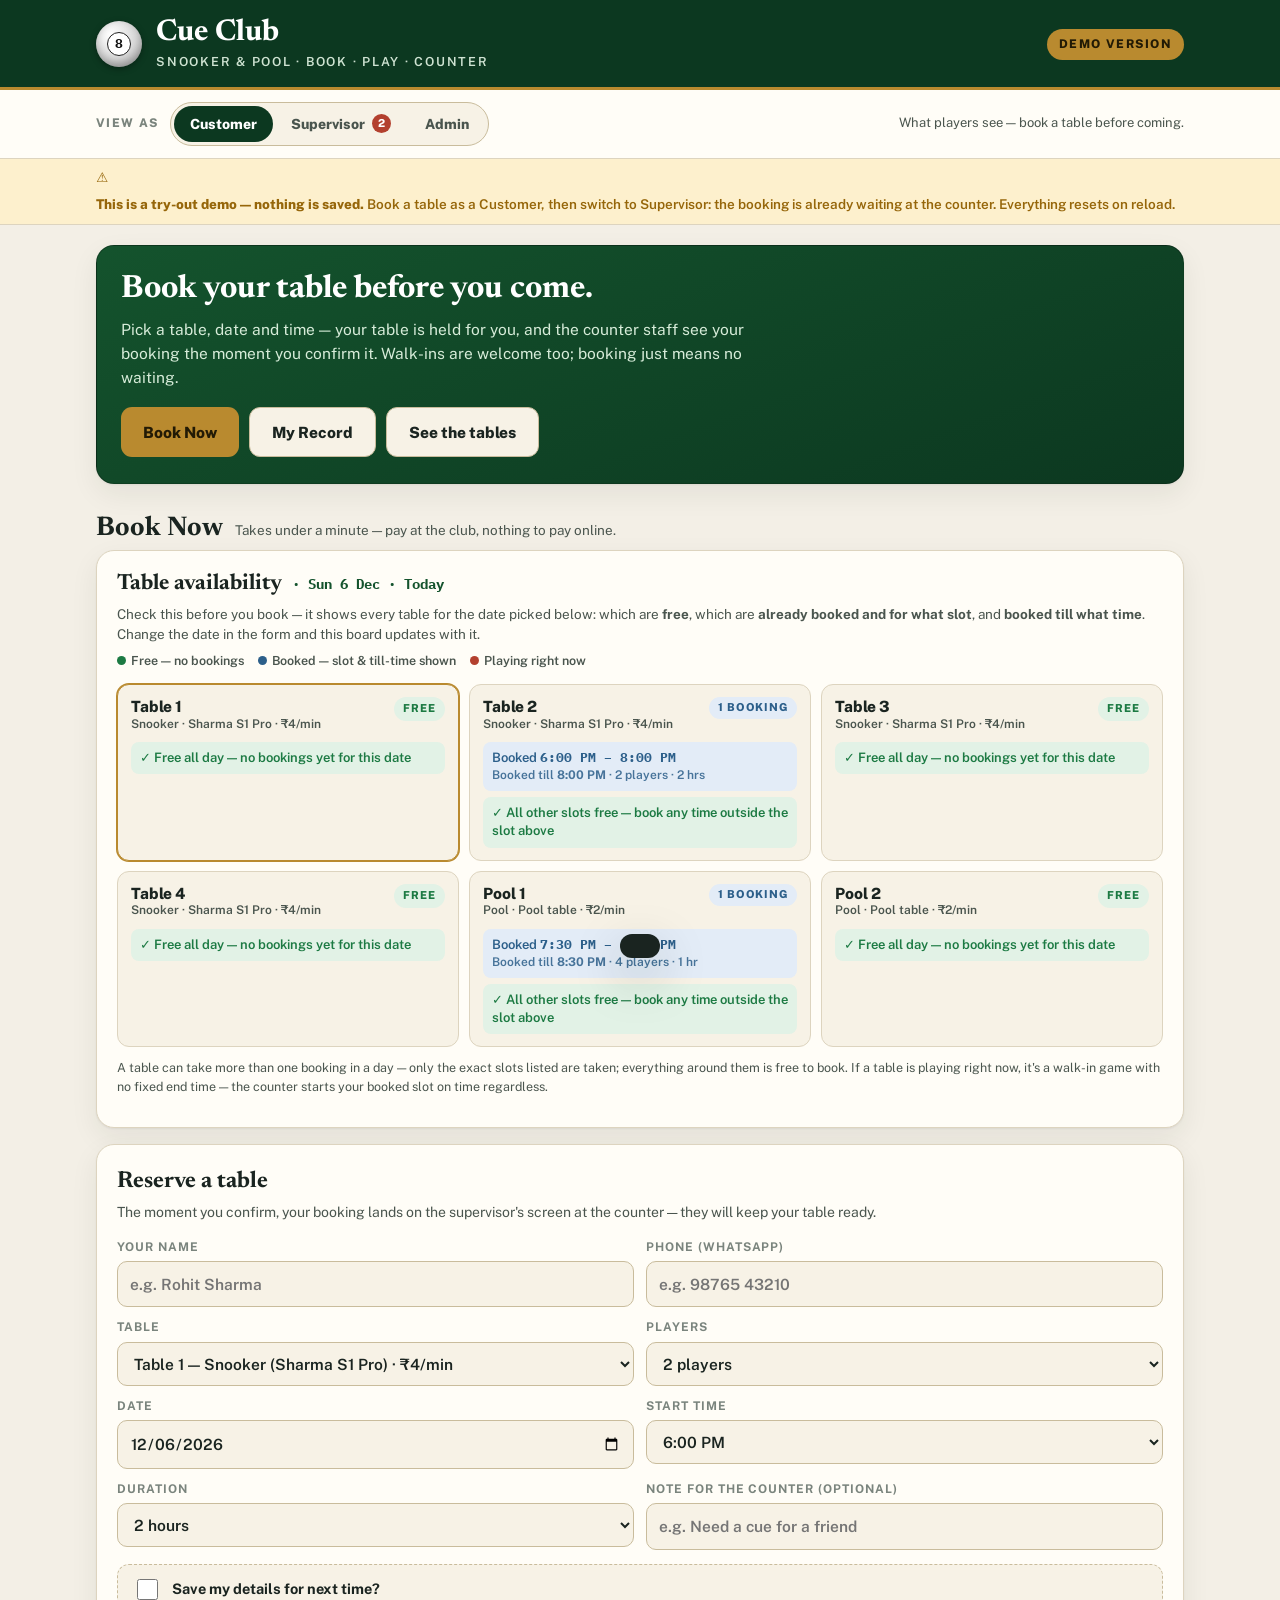
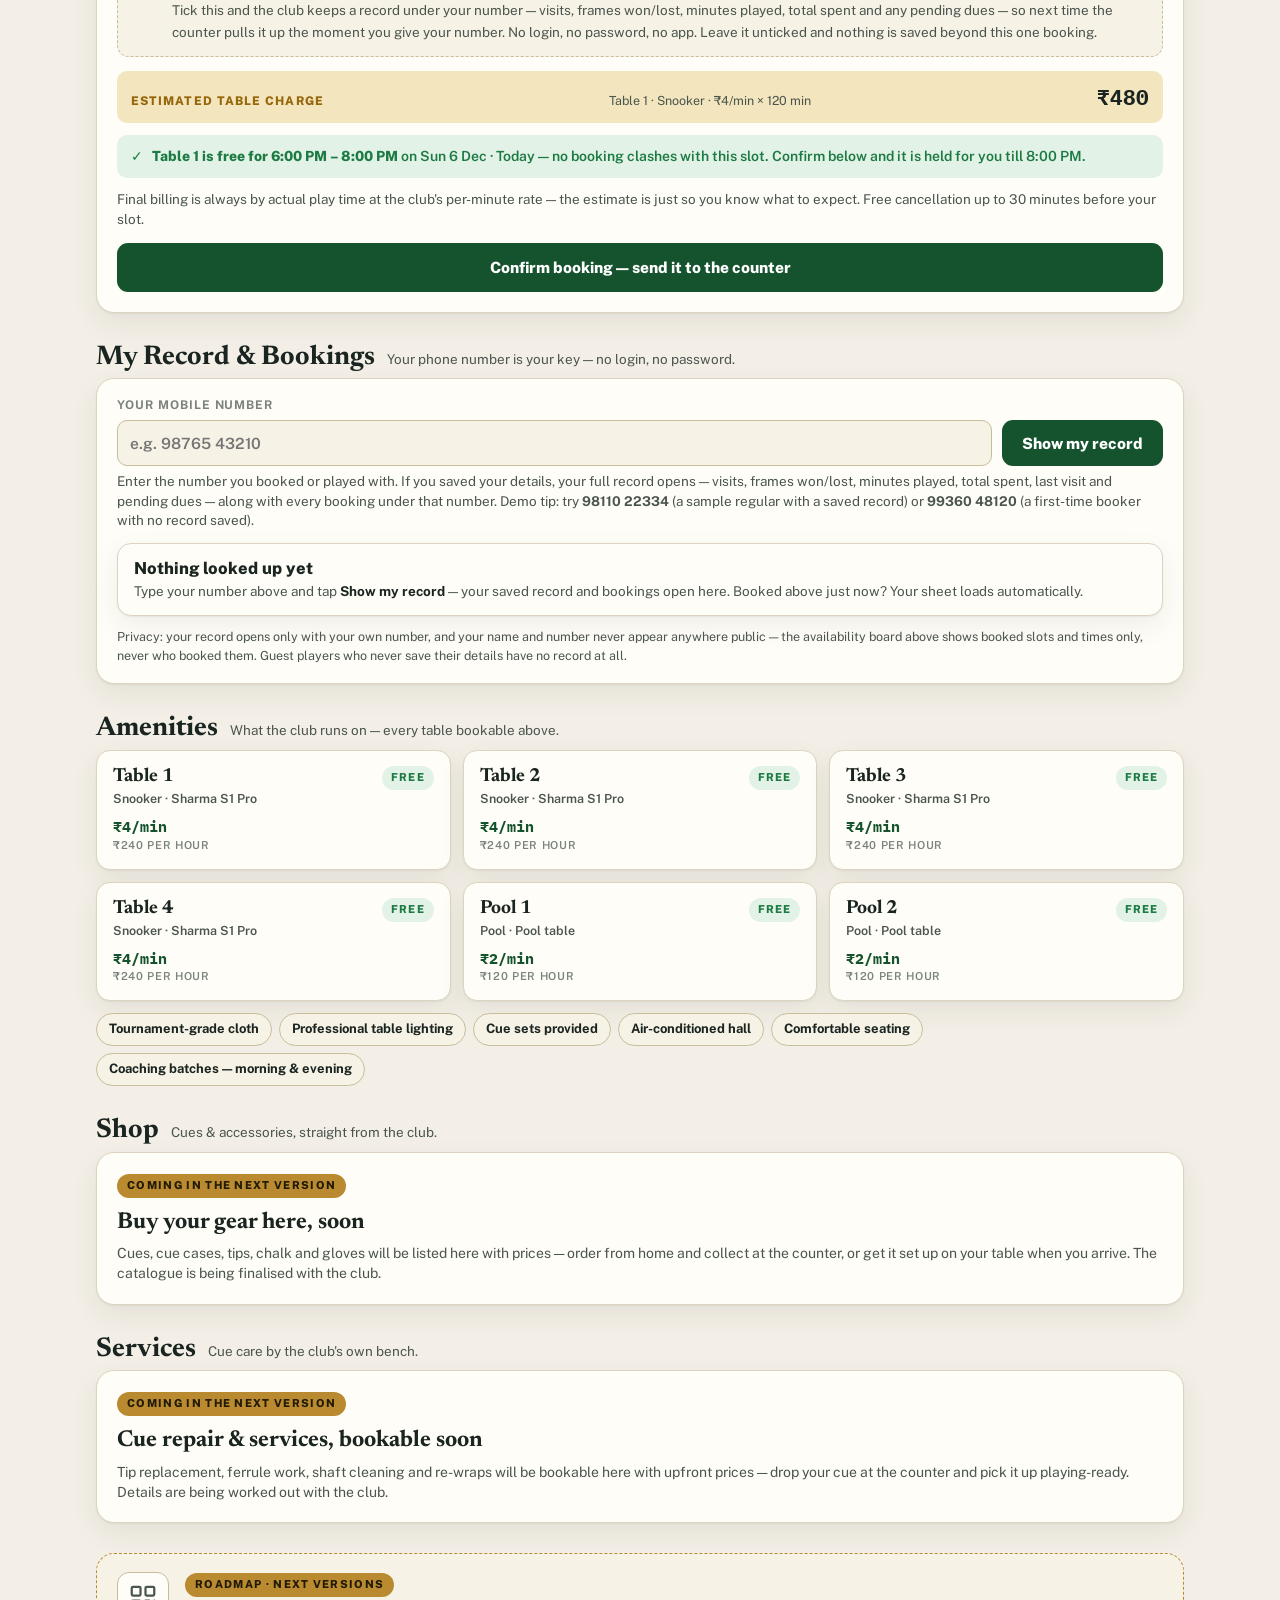
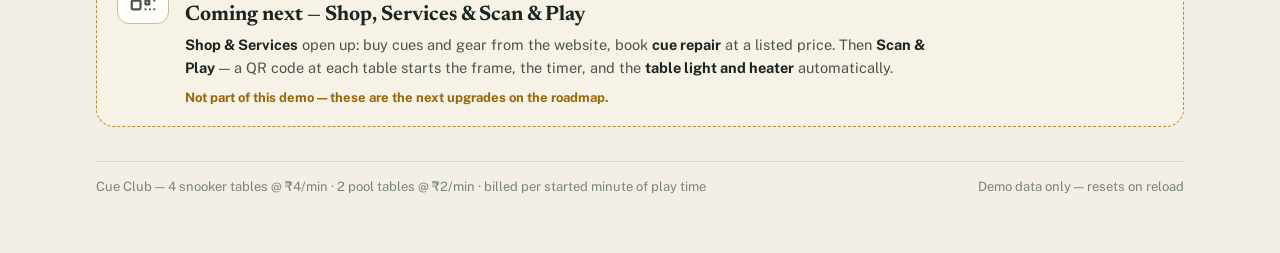
==== commit 39dae20c: "Update demo: phone-key customer profiles, My Record & Bookings, Guest flow" ====
--- a/index.html
+++ b/index.html
@@ -574,6 +574,29 @@
   }
   .toast.show{transform:translateX(-50%) translateY(0)}
   .hidden{display:none !important}
+
+  /* ---------- Customer profiles (phone-keyed) ---------- */
+  .phone-hint{font-size:13.5px;line-height:1.55;margin-top:8px;background:var(--blue-soft);color:var(--blue-ink);border-radius:10px;padding:10px 12px;font-weight:600}
+  .phone-hint strong{font-weight:800}
+  .save-row{display:flex;gap:11px;align-items:flex-start;background:var(--surface-2);border:1.5px dashed var(--line-strong);border-radius:12px;padding:13px 15px;margin-top:14px}
+  .save-row input{width:21px;height:21px;accent-color:var(--baize);flex:none;margin-top:1px;cursor:pointer}
+  .save-row label{font-size:14.5px;line-height:1.5;cursor:pointer}
+  .save-row label span{color:var(--ink-2);font-size:13.5px}
+  .lookup-row{display:flex;gap:10px;flex-wrap:wrap;align-items:flex-end;margin-bottom:6px}
+  .lookup-row .field{flex:1;min-width:220px}
+  .lookup-row .btn{width:auto;padding:12px 20px}
+  .modeseg{display:flex;background:var(--surface-2);border:1.5px solid var(--line-strong);border-radius:999px;padding:3px;gap:2px}
+  .modeseg button{border:none;background:transparent;border-radius:999px;padding:7px 10px;font-weight:800;font-size:13.5px;color:var(--ink-2);flex:1}
+  .modeseg button.on{background:var(--baize-deep);color:#fff}
+  .prof-head{display:flex;align-items:center;gap:13px;flex-wrap:wrap}
+  .prof-head .pmeta{font-size:13px;color:var(--ink-2);font-weight:600;margin-top:2px}
+  .prof-stats{display:grid;grid-template-columns:repeat(3,1fr);gap:10px;margin:14px 0 4px}
+  @media (max-width:620px){ .prof-stats{grid-template-columns:repeat(2,1fr)} }
+  .prof-h{font-size:12px;font-weight:800;letter-spacing:.1em;text-transform:uppercase;color:var(--ink-3);margin:18px 0 4px}
+  .hist-row{display:flex;justify-content:space-between;gap:12px;padding:10px 2px;border-bottom:1px dashed var(--line);font-size:14.5px;flex-wrap:wrap;align-items:flex-start}
+  .hist-row:last-child{border-bottom:none}
+  .hist-row .hd{color:var(--ink-2);font-size:13px;margin-top:1px}
+  .hist-row .ha{font-family:"IBM Plex Mono",monospace;font-weight:700;font-variant-numeric:tabular-nums;text-align:right}
 </style>
 </head>
 <body>
@@ -617,7 +640,7 @@
       <p>Pick a table, date and time — your table is held for you, and the counter staff see your booking the moment you confirm it. Walk-ins are welcome too; booking just means no waiting.</p>
       <div class="hero-btns">
         <button class="btn btn-brass" onclick="document.getElementById('bookNowSec').scrollIntoView({behavior:'smooth'})">Book Now</button>
-        <button class="btn btn-ghost" onclick="document.getElementById('myBookingsSec').scrollIntoView({behavior:'smooth'})">My Bookings</button>
+        <button class="btn btn-ghost" onclick="document.getElementById('myBookingsSec').scrollIntoView({behavior:'smooth'})">My Record</button>
         <button class="btn btn-ghost" onclick="document.getElementById('amenitiesSec').scrollIntoView({behavior:'smooth'})">See the tables</button>
       </div>
     </div>
@@ -645,7 +668,7 @@
         <div class="fc-sub">The moment you confirm, your booking lands on the supervisor's screen at the counter — they will keep your table ready.</div>
         <div class="form-grid">
           <div class="field"><label for="bkName">Your name</label><input id="bkName" type="text" placeholder="e.g. Rohit Sharma" autocomplete="off"></div>
-          <div class="field"><label for="bkPhone">Phone (WhatsApp)</label><input id="bkPhone" type="tel" placeholder="e.g. 98765 43210" autocomplete="off"></div>
+          <div class="field"><label for="bkPhone">Phone (WhatsApp)</label><input id="bkPhone" type="tel" placeholder="e.g. 98765 43210" autocomplete="off" oninput="bkPhoneChanged()"><div class="phone-hint hidden" id="bkProfileHint"></div></div>
           <div class="field"><label for="bkTable">Table</label><select id="bkTable" onchange="updEstimate()"></select></div>
           <div class="field"><label for="bkPlayers">Players</label>
             <select id="bkPlayers"><option value="1">1 player</option><option value="2" selected>2 players</option><option value="3">3 players</option><option value="4">4 players</option></select>
@@ -657,6 +680,10 @@
           </div>
           <div class="field"><label for="bkNote">Note for the counter (optional)</label><input id="bkNote" type="text" placeholder="e.g. Need a cue for a friend" autocomplete="off"></div>
         </div>
+        <div class="save-row" id="bkSaveRow">
+          <input type="checkbox" id="bkSave">
+          <label for="bkSave"><strong>Save my details for next time?</strong><br><span>Tick this and the club keeps a record under your number — visits, frames won/lost, minutes played, total spent and any pending dues — so next time the counter pulls it up the moment you give your number. No login, no password, no app. Leave it unticked and nothing is saved beyond this one booking.</span></label>
+        </div>
         <div class="estimate-bar">
           <span class="el">Estimated table charge</span>
           <span class="ed" id="estDetail">—</span>
@@ -668,11 +695,15 @@
         <div id="bookingConfirm"></div>
       </div>
 
-      <div class="sec-head" id="myBookingsSec"><h2>My Bookings</h2><span class="sh-note">Your own sheet — every booking you make lands here.</span></div>
+      <div class="sec-head" id="myBookingsSec"><h2>My Record &amp; Bookings</h2><span class="sh-note">Your phone number is your key — no login, no password.</span></div>
       <div class="sheet-card">
-        <div class="sheet-summary" id="myBookingsSummary"></div>
-        <div class="bk-list" id="myBookings"></div>
-        <p class="avail-foot" style="margin-bottom:0">Each booking shows its full slot — start time and <strong>booked till</strong> time — so you always know when your table is yours until. Arrive a few minutes early; the counter can see the same booking on their screen. In the full version this sheet is tied to your phone number, so your bookings follow you on any device.</p>
+        <div class="lookup-row">
+          <div class="field"><label for="myPhone">Your mobile number</label><input id="myPhone" type="tel" placeholder="e.g. 98765 43210" autocomplete="off"></div>
+          <button class="btn btn-start" onclick="lookupMyRecord()">Show my record</button>
+        </div>
+        <p class="section-note" style="margin:2px 0 12px">Enter the number you booked or played with. If you saved your details, your full record opens — visits, frames won/lost, minutes played, total spent, last visit and pending dues — along with every booking under that number. Demo tip: try <strong>98110 22334</strong> (a sample regular with a saved record) or <strong>99360 48120</strong> (a first-time booker with no record saved).</p>
+        <div id="myRecordResult"></div>
+        <p class="avail-foot" style="margin-bottom:0">Privacy: your record opens only with your own number, and your name and number never appear anywhere public — the availability board above shows booked slots and times only, never who booked them. Guest players who never save their details have no record at all.</p>
       </div>
     </div>
 
@@ -773,6 +804,7 @@
       <button class="tab" id="admTabBookings" aria-selected="false" onclick="showAdmTab('bookings')">Bookings <span class="count" id="admBookCount">0</span></button>
       <button class="tab" id="admTabBook" aria-selected="false" onclick="showAdmTab('book')">Day Book <span class="count" id="bookCount">0</span></button>
       <button class="tab" id="admTabStudents" aria-selected="false" onclick="showAdmTab('students')">Students / Coaching <span class="count" id="studentCount">4</span></button>
+      <button class="tab" id="admTabCustomers" aria-selected="false" onclick="showAdmTab('customers')">Customers <span class="count" id="customerCount">2</span></button>
       <button class="tab" id="admTabSettings" aria-selected="false" onclick="showAdmTab('settings')">Settings</button>
       <span class="try-hint">Admin sees everything: every day's earnings, all bookings, the full Day Book, students — and controls the rates.</span>
     </nav>
@@ -828,6 +860,18 @@
       </div>
       <div class="student-grid" id="studentGrid"></div>
       <p class="section-note" style="margin:14px 0 0">In the full version: tap a student to see full fee history month by month, mark a fee paid in one tap, and see joining anniversaries — e.g. “learning for 6 months” — automatically, no manual counting.</p>
+    </section>
+
+    <section id="admCustomersSec" class="hidden">
+      <p class="section-note">Regular players, keyed by mobile number — no login portal, no app. A profile is created only when a player opts in ("Save my details") while booking, or the counter starts them as a Saved player; every booking and session under that number then lands on their record automatically. <strong>Guest walk-ins are never saved</strong> — they are billed and gone. Two sample regulars are pre-loaded so the record shape is visible.</p>
+      <div class="students-summary">
+        <div class="stat"><div class="k">Saved customers</div><div class="v" id="custTotal">0</div><div class="s">Profiles on record</div></div>
+        <div class="stat"><div class="k">Visits by regulars</div><div class="v" id="custVisits">0</div><div class="s">Sessions played</div></div>
+        <div class="stat"><div class="k">Spent by regulars</div><div class="v" id="custSpent">₹0</div><div class="s">All time, on record</div></div>
+        <div class="stat pending"><div class="k">Pending dues</div><div class="v" id="custPending">₹0</div><div class="s" id="custPendingSub">Nobody owes anything</div></div>
+      </div>
+      <div class="student-grid" id="customerGrid"></div>
+      <p class="section-note" style="margin:14px 0 0">A customer's name and number are visible only to staff — never on the public availability board or anywhere another customer can see.</p>
     </section>
 
     <section id="admSettingsSec" class="hidden">
@@ -849,7 +893,8 @@
         <div class="sc-sub" style="margin-bottom:0">
           <strong>Customer</strong> — the public website: Book Now, Amenities, Shop, Services.<br>
           <strong>Supervisor</strong> — current tables and frame control, bookings, and only today's + this week's earnings.<br>
-          <strong>Admin (owner)</strong> — everything: all earnings and history, the full Day Book, students, bookings and these settings. In the full version, Supervisor and Admin each sign in with their own PIN.
+          <strong>Admin (owner)</strong> — everything: all earnings and history, the full Day Book, students, bookings and these settings. In the full version, Supervisor and Admin each sign in with their own PIN.<br>
+          <strong>Customer profiles</strong> — regulars are saved by mobile number only when they opt in; guests are never saved. A customer's name and number never appear on the public availability board.
         </div>
       </div>
     </section>
@@ -906,6 +951,16 @@
   </div>
 </div>
 
+<!-- Customer profile modal (Admin) -->
+<div class="overlay" id="profileOverlay" role="dialog" aria-modal="true">
+  <div class="modal" style="max-width:640px">
+    <div id="profileModalBody"></div>
+    <div style="margin-top:16px">
+      <button class="btn btn-ghost" onclick="closeProfile()">Close</button>
+    </div>
+  </div>
+</div>
+
 <div class="toast" id="toast" role="status"></div>
 
 <script>
@@ -926,6 +981,39 @@
 var ledger = [];           /* finished bills (today) */
 var bookings = [];         /* website bookings */
 var bookingSeq = 0;
+var startModes = {};       /* per-table counter start mode: 'guest' | 'saved' */
+var myBookPhone = null;    /* phone key the customer used for My Record */
+
+/* =============== Customer profiles — keyed by mobile number ===============
+   No login portal: the phone number IS the identity. A profile exists only
+   for players who opted in; guests are never stored here. Two sample
+   regulars are pre-loaded so the record shape is visible in the demo. */
+var CUSTOMERS = {
+  '9811022334': { name:'Rohit Sharma', phone:'98110 22334', firstVisit:'Aug 2026', visits:6, framesWon:14, framesLost:9, minutes:412, spent:1240, pending:480, lastVisit:'Sat 7 Nov', sample:true, history:[
+    { when:'Sat 7 Nov', table:'Table 2', detail:'vs Aman Gupta · frames 3–2 won', minutes:96, amount:154, pay:'upi' },
+    { when:'Fri 6 Nov', table:'Table 3', detail:'Solo practice', minutes:120, amount:480, pay:'pending' },
+    { when:'Wed 4 Nov', table:'Table 1', detail:'vs Imran Sheikh · frames 2–3 lost', minutes:74, amount:178, pay:'cash' }
+  ]},
+  '9004511223': { name:'Imran Sheikh', phone:'90045 11223', firstVisit:'Oct 2026', visits:3, framesWon:5, framesLost:7, minutes:188, spent:560, pending:0, lastVisit:'Thu 5 Nov', sample:true, history:[
+    { when:'Thu 5 Nov', table:'Table 4', detail:'vs Kabir Singh · frames 2–1 won', minutes:68, amount:91, pay:'cash' },
+    { when:'Wed 4 Nov', table:'Table 1', detail:'vs Rohit Sharma · frames 3–2 won', minutes:74, amount:118, pay:'upi' }
+  ]}
+};
+function normPhone(p){ return String(p || '').replace(/\D/g,'').slice(-10); }
+function getProfile(phone){
+  var k = normPhone(phone);
+  return k.length >= 10 ? (CUSTOMERS[k] || null) : null;
+}
+function ensureProfile(name, phone){
+  var k = normPhone(phone);
+  if (k.length < 10) return null;
+  if (!CUSTOMERS[k]){
+    CUSTOMERS[k] = { name:name || 'Player', phone:phone, firstVisit:'Today', visits:0, framesWon:0, framesLost:0, minutes:0, spent:0, pending:0, lastVisit:'—', sample:false, history:[] };
+  } else if (name){
+    CUSTOMERS[k].name = name;
+  }
+  return CUSTOMERS[k];
+}
 var checkoutTableId = null;
 var checkoutPays = {};     /* per-share payment choices in the checkout modal */
 var lastReceipt = null;
@@ -1090,7 +1178,7 @@
 }
 function showAdmTab(v){
   admTab = v;
-  var secs = { overview:'admOverviewSec', tables:'admTablesSec', bookings:'admBookingsSec', book:'admBookSec', students:'admStudentsSec', settings:'admSettingsSec' };
+  var secs = { overview:'admOverviewSec', tables:'admTablesSec', bookings:'admBookingsSec', book:'admBookSec', students:'admStudentsSec', customers:'admCustomersSec', settings:'admSettingsSec' };
   Object.keys(secs).forEach(function(k){
     document.getElementById(secs[k]).classList.toggle('hidden', k!==v);
   });
@@ -1099,10 +1187,12 @@
   document.getElementById('admTabBookings').setAttribute('aria-selected', v==='bookings');
   document.getElementById('admTabBook').setAttribute('aria-selected', v==='book');
   document.getElementById('admTabStudents').setAttribute('aria-selected', v==='students');
+  document.getElementById('admTabCustomers').setAttribute('aria-selected', v==='customers');
   document.getElementById('admTabSettings').setAttribute('aria-selected', v==='settings');
   placeTables();
   if (v==='book') renderBook();
   if (v==='students') renderStudents();
+  if (v==='customers') renderCustomers();
   if (v==='overview') renderEarnings();
   window.scrollTo({top:0, behavior:'smooth'});
 }
@@ -1118,6 +1208,7 @@
   renderStats();
 }
 function freeCard(t){
+  var mode = startModes[t.id] || 'guest';
   return '' +
   '<article class="card" id="card-'+t.id+'">' +
     '<div class="card-head">' +
@@ -1126,14 +1217,56 @@
       '<div class="rate-badge">'+rs(t.rate)+'/min<small>'+rs(t.rate*60)+' / HOUR</small></div>' +
     '</div>' +
     '<div class="card-body">' +
+      '<div class="modeseg" role="group" aria-label="Player type for '+t.name+'">' +
+        '<button id="modeGuest-'+t.id+'" class="'+(mode==='guest' ? 'on' : '')+'" onclick="setStartMode('+t.id+',\'guest\')">Guest walk-in</button>' +
+        '<button id="modeSaved-'+t.id+'" class="'+(mode==='saved' ? 'on' : '')+'" onclick="setStartMode('+t.id+',\'saved\')">Saved player</button>' +
+      '</div>' +
       '<div class="pinputs">' +
         '<div><label class="flabel" for="p1-'+t.id+'">Player 1</label><input id="p1-'+t.id+'" type="text" placeholder="e.g. Rohit" autocomplete="off"></div>' +
         '<div><label class="flabel" for="p2-'+t.id+'">Player 2</label><input id="p2-'+t.id+'" type="text" placeholder="e.g. Aman" autocomplete="off"></div>' +
       '</div>' +
-      '<div class="free-note">Type the players\u2019 names and press Start — the timer and running bill show here while they play.</div>' +
+      '<div class="pinputs'+(mode==='saved' ? '' : ' hidden')+'" id="phones-'+t.id+'">' +
+        '<div><label class="flabel" for="ph1-'+t.id+'">Player 1 mobile — the key</label><input id="ph1-'+t.id+'" type="tel" placeholder="10-digit number" autocomplete="off" oninput="counterPhoneHint('+t.id+')"></div>' +
+        '<div><label class="flabel" for="ph2-'+t.id+'">Player 2 mobile (optional)</label><input id="ph2-'+t.id+'" type="tel" placeholder="Only if they save too" autocomplete="off"></div>' +
+      '</div>' +
+      '<div class="phone-hint hidden" id="phHint-'+t.id+'"></div>' +
+      '<div class="free-note" id="startNote-'+t.id+'">'+(mode==='saved'
+        ? 'Saved player — the number is the key. A number already on record pulls up their history below; a new number creates their profile when the timer starts, and this session is added to their record when the bill is saved.'
+        : 'Guest — just names for the bill, billed exactly as normal. Nothing is saved: no profile, no record. Best for one-off walk-ins who come once or twice.')+'</div>' +
       '<button class="btn btn-start" onclick="startTable('+t.id+')">▶&ensp;Start timer</button>' +
     '</div>' +
   '</article>';
+}
+function setStartMode(id, mode){
+  startModes[id] = mode;
+  var phones = document.getElementById('phones-'+id);
+  if (phones) phones.classList.toggle('hidden', mode!=='saved');
+  var g = document.getElementById('modeGuest-'+id), s = document.getElementById('modeSaved-'+id);
+  if (g) g.classList.toggle('on', mode==='guest');
+  if (s) s.classList.toggle('on', mode==='saved');
+  var note = document.getElementById('startNote-'+id);
+  if (note) note.textContent = mode==='saved'
+    ? 'Saved player — the number is the key. A number already on record pulls up their history below; a new number creates their profile when the timer starts, and this session is added to their record when the bill is saved.'
+    : 'Guest — just names for the bill, billed exactly as normal. Nothing is saved: no profile, no record. Best for one-off walk-ins who come once or twice.';
+  var hint = document.getElementById('phHint-'+id);
+  if (hint && mode!=='saved'){ hint.classList.add('hidden'); hint.innerHTML = ''; }
+  if (mode==='saved') counterPhoneHint(id);
+}
+function counterPhoneHint(id){
+  var hint = document.getElementById('phHint-'+id);
+  if (!hint) return;
+  var el = document.getElementById('ph1-'+id);
+  var key = normPhone(el ? el.value : '');
+  if (key.length < 10){ hint.classList.add('hidden'); hint.innerHTML = ''; return; }
+  var p = CUSTOMERS[key];
+  hint.classList.remove('hidden');
+  if (p){
+    hint.innerHTML = '✓ <strong>Saved record found — '+esc(p.name)+'.</strong> '+p.visits+' visits · frames '+p.framesWon+'W–'+p.framesLost+'L · '+p.minutes+' min played · '+rs(p.spent)+' spent · last visit '+esc(p.lastVisit)+(p.pending ? ' · <strong>'+rs(p.pending)+' pending</strong>' : '')+'. This session will be added to their record.';
+    var nm = document.getElementById('p1-'+id);
+    if (nm && !nm.value.trim()) nm.value = p.name;
+  } else {
+    hint.innerHTML = 'New number — no record yet. A profile will be created for this player when the timer starts, and this session becomes their first visit on record.';
+  }
 }
 function runningCard(t){
   var s = t.session;
@@ -1149,7 +1282,7 @@
     '<div class="card-body">' +
       '<div class="felt'+(s.paused ? ' is-paused' : '')+'">' +
         '<div class="players">'+esc(s.p1)+(s.p2 ? '<span class="vs">VS</span>'+esc(s.p2) : '')+'</div>' +
-        '<div class="started">Started '+fmtTime(s.startTs)+' · '+(s.paused ? 'paused between frames — setup time is not billed' : 'billed on frame play time only, per started minute')+'</div>' +
+        '<div class="started">Started '+fmtTime(s.startTs)+' · '+(s.paused ? 'paused between frames — setup time is not billed' : 'billed on frame play time only, per started minute')+(s.profilePhone ? ' · saved player — record updates when the bill is saved' : ' · guest session — nothing saved')+'</div>' +
         '<div class="clockrow">' +
           '<div class="clock"><small data-clocklab="'+t.id+'">'+(s.paused ? 'Paused · play time so far' : (s.p2 ? 'Frame '+((s.frames||[]).length+1)+' · play time' : 'Time played'))+'</small><span data-clock="'+t.id+'">'+fmtClock(elapsedSec(t))+'</span></div>' +
           '<div class="runbill"><div class="lab">Table charge</div><div class="amt" data-charge="'+t.id+'">'+rs(tableCharge(t))+'</div></div>' +
@@ -1207,19 +1340,33 @@
 setInterval(tick, 500);
 
 /* =============== Table actions =============== */
-function beginSession(t, p1, p2){
+function beginSession(t, p1, p2, opts){
+  opts = opts || {};
   var now = Date.now();
-  t.session = { p1:p1, p2:p2 || '', startTs:now, f1:0, f2:0, frames:[], frameStartTs:now, paused:false };
+  t.session = { p1:p1, p2:p2 || '', startTs:now, f1:0, f2:0, frames:[], frameStartTs:now, paused:false,
+    profilePhone: opts.profilePhone || null, profilePhone2: opts.profilePhone2 || null, guest: !!opts.guest };
 }
 function startTable(id){
   var t = TABLES[id-1];
   var p1 = document.getElementById('p1-'+id).value.trim();
   var p2 = document.getElementById('p2-'+id).value.trim();
   if (!p1){ toast('Add Player 1\u2019s name first — that\u2019s whose name the bill goes under.'); document.getElementById('p1-'+id).focus(); return; }
-  beginSession(t, p1, p2);
+  var mode = startModes[id] || 'guest';
+  var opts = { guest: mode==='guest' };
+  if (mode==='saved'){
+    var ph1 = document.getElementById('ph1-'+id).value.trim();
+    var key1 = normPhone(ph1);
+    if (key1.length < 10){ toast('A saved player needs their 10-digit mobile number — or switch this table to Guest walk-in.'); document.getElementById('ph1-'+id).focus(); return; }
+    ensureProfile(p1, ph1);
+    opts.profilePhone = key1; opts.guest = false;
+    var ph2el = document.getElementById('ph2-'+id);
+    var key2 = normPhone(ph2el ? ph2el.value : '');
+    if (key2.length >= 10 && p2){ ensureProfile(p2, ph2el.value.trim()); opts.profilePhone2 = key2; }
+  }
+  beginSession(t, p1, p2, opts);
   renderTables(); tick();
   if (role==='customer') renderCustomer();
-  toast(t.name+' started — '+playerLabel(t.session)+'. Timer is running.');
+  toast(t.name+' started — '+playerLabel(t.session)+(opts.profilePhone ? '. Session is linked to their saved record.' : '. Guest session — nothing saved.'));
 }
 function addFrame(id, player, delta){
   var t = TABLES[id-1];
@@ -1316,6 +1463,25 @@
     if (o.getAttribute('data-pay')===p) o.classList.add('sel-'+p);
   });
 }
+/* Add a finished session to a saved customer's record — visits, minutes,
+   their share of spend, frames won/lost, last visit and pending dues. */
+function recordVisit(key, who, shareAmt, won, lost, comp, entry){
+  var pr = CUSTOMERS[key];
+  if (!pr) return;
+  pr.visits += 1;
+  pr.minutes += entry.minutes;
+  pr.spent += shareAmt;
+  pr.framesWon += won || 0;
+  pr.framesLost += lost || 0;
+  pr.lastVisit = 'Today';
+  if (comp && comp.pay === 'pending') pr.pending += comp.amt;
+  var opp = entry.p2 ? (who === entry.p1 ? entry.p2 : entry.p1) : '';
+  pr.history.unshift({
+    when:'Today', table:entry.tableName,
+    detail:(opp ? 'vs '+opp : 'Solo play') + (entry.split ? ' · frames '+(won||0)+'–'+(lost||0)+' won' : ''),
+    minutes:entry.minutes, amount:shareAmt, pay: comp ? comp.pay : 'cash'
+  });
+}
 function closeCheckout(){ document.getElementById('checkoutOverlay').classList.remove('open'); checkoutTableId = null; }
 function confirmBill(){
   if (checkoutTableId===null) return;
@@ -1344,6 +1510,9 @@
     components: components
   };
   ledger.push(entry);
+  /* Link the finished session to saved profiles, if this was a saved player */
+  if (s.profilePhone) recordVisit(s.profilePhone, s.p1, sp ? sp.s1 : entry.total, s.f1||0, s.f2||0, components[0], entry);
+  if (s.profilePhone2 && sp) recordVisit(s.profilePhone2, s.p2, sp.s2, s.f2||0, s.f1||0, components[1], entry);
   lastReceipt = entry;
   t.session = null;
   closeCheckout();
@@ -1563,6 +1732,25 @@
   renderAvailability();
   renderSlotStatus();
 }
+/* As the customer types their number in the booking form, recognise a
+   returning regular: show their saved record and link automatically. */
+function bkPhoneChanged(){
+  var hint = document.getElementById('bkProfileHint');
+  var saveRow = document.getElementById('bkSaveRow');
+  if (!hint) return;
+  var key = normPhone(document.getElementById('bkPhone').value);
+  var p = key.length >= 10 ? CUSTOMERS[key] : null;
+  if (p){
+    hint.classList.remove('hidden');
+    hint.innerHTML = '✓ <strong>Welcome back, '+esc(p.name)+'.</strong> Saved record found for this number — '+p.visits+' visits · frames '+p.framesWon+'W–'+p.framesLost+'L · '+rs(p.spent)+' spent so far · last visit '+esc(p.lastVisit)+(p.pending ? ' · '+rs(p.pending)+' pending' : '')+'. This booking is added to your record automatically.';
+    if (saveRow) saveRow.classList.add('hidden');
+    var nm = document.getElementById('bkName');
+    if (nm && !nm.value.trim()) nm.value = p.name;
+  } else {
+    hint.classList.add('hidden'); hint.innerHTML = '';
+    if (saveRow) saveRow.classList.remove('hidden');
+  }
+}
 function createBooking(){
   var name = document.getElementById('bkName').value.trim();
   var phone = document.getElementById('bkPhone').value.trim();
@@ -1583,8 +1771,17 @@
     return;
   }
   bookingSeq++;
-  var b = { id:bookingSeq, name:name, phone:phone, tableId:tid, players:players, date:date, time:time, dur:dur, note:note, status:'booked', sample:false, createdTs:Date.now() };
+  /* Phone-key linking: an existing profile links automatically; a new
+     number creates a profile only if the player opted in to saving. */
+  var key = normPhone(phone);
+  var linkedKey = null;
+  if (key && CUSTOMERS[key]){ linkedKey = key; CUSTOMERS[key].name = name; }
+  else if (key && document.getElementById('bkSave').checked){ ensureProfile(name, phone); linkedKey = key; }
+  var b = { id:bookingSeq, name:name, phone:phone, tableId:tid, players:players, date:date, time:time, dur:dur, note:note, status:'booked', sample:false, createdTs:Date.now(), profilePhone:linkedKey };
   bookings.unshift(b);
+  myBookPhone = key || null;
+  var myPhoneEl = document.getElementById('myPhone');
+  if (myPhoneEl) myPhoneEl.value = phone;
   renderBookings();
   renderStats();
   var waMsg = 'New booking at Cue Club — '+b.name+' booked '+t.name+' ('+t.kind+') on '+prettyDate(date)+' at '+time+' for '+dur+' hr'+(dur>1?'s':'')+', '+players+' player'+(players==='1'?'':'s')+'. Phone: '+phone+(note ? '. Note: '+note : '');
@@ -1593,7 +1790,9 @@
     '<div class="confirm-panel">' +
       '<h4>✓ Booking confirmed — '+esc(t.name)+' is held for you</h4>' +
       '<p><strong>'+esc(name)+'</strong> · '+prettyDate(date)+' · <strong>'+time+' – '+minToSlot((parseSlotToMin(time)||0)+dur*60)+'</strong> (booked till '+minToSlot((parseSlotToMin(time)||0)+dur*60)+') · '+dur+' hr'+(dur>1?'s':'')+' · '+players+' player'+(players==='1'?'':'s')+' · est. '+rs(t.rate*60*dur)+'</p>' +
-      '<p>It is also saved in <strong>My Bookings</strong> below — your own sheet with all your bookings and their till-times.</p>' +
+      '<p>'+(linkedKey
+        ? 'It is on your sheet in <strong>My Record &amp; Bookings</strong> below — and because this number has a saved profile, the visit will be added to your record (visits, frames, minutes, spend) automatically.'
+        : 'It is on your sheet in <strong>My Record &amp; Bookings</strong> below — look it up any time with this same phone number.')+'</p>' +
       '<p>Your booking is <strong>already on the supervisor\u2019s screen</strong> at the counter — they will keep '+esc(t.name)+' ready. You can also forward it to the club on WhatsApp:</p>' +
       '<div class="cp-btns">' +
         '<a class="btn btn-wa" href="'+waHref+'" target="_blank" rel="noopener">Send booking on WhatsApp</a>' +
@@ -1636,28 +1835,7 @@
     ? bookings.map(function(b){ return bookingCard(b, false); }).join('')
     : '<div class="bk-card"><div class="bk-main"><div class="bk-name">No bookings yet</div><div class="bk-meta">When a player books from the website, it appears here the moment they confirm.</div></div></div>';
   document.querySelectorAll('.bookings-list').forEach(function(el){ el.innerHTML = staffHtml; });
-  /* My Bookings — the customer's own sheet: only their bookings, soonest first */
-  var mine = bookings.filter(function(b){ return !b.sample; }).slice().sort(function(a,b){
-    if (a.date !== b.date) return a.date < b.date ? -1 : 1;
-    return (parseSlotToMin(a.time)||0) - (parseSlotToMin(b.time)||0);
-  });
-  var upcoming = mine.filter(function(b){ return b.status==='booked'; });
-  var summaryEl = document.getElementById('myBookingsSummary');
-  if (summaryEl){
-    if (!mine.length){
-      summaryEl.innerHTML = '<span class="sheet-chip">No bookings on your sheet yet — book above and it appears here instantly.</span>';
-    } else {
-      var next = upcoming[0];
-      var totalEst = upcoming.reduce(function(a,b){ var t = TABLES[b.tableId-1]; return a + t.rate*60*b.dur; }, 0);
-      summaryEl.innerHTML =
-        '<span class="sheet-chip"><strong>'+upcoming.length+'</strong> upcoming booking'+(upcoming.length===1?'':'s')+'</span>' +
-        (next ? '<span class="sheet-chip next">Next: '+esc(TABLES[next.tableId-1].name)+' · '+prettyDate(next.date)+' · '+bookingRange(next)+' (till '+minToSlot(bookingEndMin(next))+')</span>' : '') +
-        (totalEst ? '<span class="sheet-chip">Est. total <strong>'+rs(totalEst)+'</strong> · pay at the club</span>' : '');
-    }
-  }
-  document.getElementById('myBookings').innerHTML = mine.length
-    ? mine.map(function(b){ return bookingCard(b, true); }).join('')
-    : '<div class="bk-card"><div class="bk-main"><div class="bk-name">Your sheet is empty</div><div class="bk-meta">Confirm a booking above and it lands here — table, date, slot and booked-till time, all in one place.</div></div></div>';
+  renderMyRecord();
   renderAvailability();
 }
 function startBooking(id){
@@ -1667,7 +1845,7 @@
   var t = TABLES[b.tableId-1];
   if (t.session){ toast(t.name+' is busy right now — finish that game first, or seat them at a free table.'); return; }
   b.status = 'started';
-  beginSession(t, b.name, b.players==='1' ? '' : 'Guest');
+  beginSession(t, b.name, b.players==='1' ? '' : 'Guest', { profilePhone: b.profilePhone || null, guest: !b.profilePhone });
   renderBookings(); renderTables(); tick(); renderStats();
   if (role==='supervisor') showSupTab('tables');
   if (role==='admin') showAdmTab('tables');
@@ -1678,6 +1856,112 @@
   renderBookings(); renderStats(); updEstimate();
   toast('Booking cancelled — that slot is free again on the availability board.');
 }
+
+/* =============== Customer profile sheet & Admin customers =============== */
+function profileSheetHtml(p){
+  var hrs = Math.floor(p.minutes/60), mins = p.minutes % 60;
+  var timeTxt = hrs ? (hrs+' hr'+(mins ? ' '+mins+' min' : '')) : (p.minutes+' min');
+  var hist = p.history.length
+    ? p.history.map(function(h){
+        return '<div class="hist-row"><div><strong>'+esc(h.when)+'</strong> · '+esc(h.table)+'<div class="hd">'+esc(h.detail)+' · '+h.minutes+' min played</div></div>' +
+          '<div class="ha">'+rs(h.amount)+'<br><span class="pay '+h.pay+'">'+payLabel(h.pay)+'</span></div></div>';
+      }).join('')
+    : '<div class="hist-row"><div>No visits on record yet — the first billed session under this number lands here.</div></div>';
+  return '<div class="prof-head">' +
+      '<div class="student-avatar" aria-hidden="true">'+studentInitials(p.name)+'</div>' +
+      '<div><div class="student-name">'+esc(p.name)+(p.sample ? '<span class="sample-badge">Sample</span>' : '')+'</div>' +
+      '<div class="pmeta">📱 '+esc(p.phone)+' · playing at the club since '+esc(p.firstVisit)+'</div></div>' +
+    '</div>' +
+    '<div class="prof-stats">' +
+      '<div class="stat"><div class="k">Visits</div><div class="v">'+p.visits+'</div><div class="s">Sessions played</div></div>' +
+      '<div class="stat"><div class="k">Frames won – lost</div><div class="v">'+p.framesWon+' – '+p.framesLost+'</div><div class="s">Frame record</div></div>' +
+      '<div class="stat"><div class="k">Time played</div><div class="v" style="font-size:20px">'+timeTxt+'</div><div class="s">'+p.minutes+' minutes total</div></div>' +
+      '<div class="stat"><div class="k">Total spent</div><div class="v">'+rs(p.spent)+'</div><div class="s">All visits on record</div></div>' +
+      '<div class="stat'+(p.pending ? ' pending' : '')+'"><div class="k">Pending dues</div><div class="v">'+rs(p.pending)+'</div><div class="s">'+(p.pending ? 'To settle at the counter' : 'All clear')+'</div></div>' +
+      '<div class="stat"><div class="k">Last visit</div><div class="v" style="font-size:20px">'+esc(p.lastVisit)+'</div><div class="s">Most recent session</div></div>' +
+    '</div>' +
+    '<h4 class="prof-h">Visit &amp; spend history</h4>' + hist;
+}
+function lookupMyRecord(){
+  var el = document.getElementById('myPhone');
+  var key = normPhone(el.value);
+  if (key.length < 10){ toast('Enter the 10-digit mobile number you booked or played with.'); el.focus(); return; }
+  myBookPhone = key;
+  renderMyRecord();
+  document.getElementById('myRecordResult').scrollIntoView({behavior:'smooth', block:'nearest'});
+}
+function renderMyRecord(){
+  var box = document.getElementById('myRecordResult');
+  if (!box) return;
+  if (!myBookPhone){
+    box.innerHTML = '<div class="bk-card"><div class="bk-main"><div class="bk-name">Nothing looked up yet</div><div class="bk-meta">Type your number above and tap <strong>Show my record</strong> — your saved record and bookings open here. Booked above just now? Your sheet loads automatically.</div></div></div>';
+    return;
+  }
+  var p = CUSTOMERS[myBookPhone] || null;
+  var myBooks = bookings.filter(function(b){ return normPhone(b.phone) === myBookPhone; }).slice().sort(function(a,b){
+    if (a.date !== b.date) return a.date < b.date ? -1 : 1;
+    return (parseSlotToMin(a.time)||0) - (parseSlotToMin(b.time)||0);
+  });
+  var html = '';
+  if (p){
+    html += profileSheetHtml(p);
+  } else {
+    html += '<div class="bk-card"><div class="bk-main"><div class="bk-name">No saved record for this number</div><div class="bk-meta">This number has no profile — either every visit so far was a guest visit, or "Save my details" was not ticked when booking. Nothing is kept for guest players. Tick <strong>Save my details for next time?</strong> on your next booking and your record starts from that visit.</div></div></div>';
+  }
+  html += '<h4 class="prof-h">Bookings under this number</h4>';
+  html += myBooks.length
+    ? '<div class="bk-list">'+myBooks.map(function(b){ return bookingCard(b, true); }).join('')+'</div>'
+    : '<div class="bk-card"><div class="bk-main"><div class="bk-name">No bookings under this number</div><div class="bk-meta">Bookings you make with this number appear here — including the booked-till time for each slot.</div></div></div>';
+  box.innerHTML = html;
+}
+function renderCustomers(){
+  var keys = Object.keys(CUSTOMERS);
+  var visits = 0, spent = 0, pending = 0, owing = [];
+  keys.forEach(function(k){
+    var p = CUSTOMERS[k];
+    visits += p.visits; spent += p.spent; pending += p.pending;
+    if (p.pending) owing.push(p.name);
+  });
+  document.getElementById('custTotal').textContent = keys.length;
+  document.getElementById('customerCount').textContent = keys.length;
+  document.getElementById('custVisits').textContent = visits;
+  document.getElementById('custSpent').textContent = rs(spent);
+  document.getElementById('custPending').textContent = rs(pending);
+  document.getElementById('custPendingSub').textContent = owing.length ? ('Owed by: '+owing.join(', ')) : 'Nobody owes anything';
+  document.getElementById('customerGrid').innerHTML = keys.map(function(k){
+    var p = CUSTOMERS[k];
+    return '<article class="student-card">' +
+      '<div class="student-head">' +
+        '<div class="student-avatar" aria-hidden="true">'+studentInitials(p.name)+'</div>' +
+        '<div><div class="student-name">'+esc(p.name)+(p.sample ? '<span class="sample-badge">Sample</span>' : '')+'</div><div class="student-sub">📱 '+esc(p.phone)+' · since '+esc(p.firstVisit)+'</div></div>' +
+        (p.pending ? '<span class="fee-status pending">● '+rs(p.pending)+' due</span>' : '<span class="fee-status paid">✓ All clear</span>') +
+      '</div>' +
+      '<div class="student-rows">' +
+        '<div class="sr"><div class="k">Visits</div><div class="v">'+p.visits+' sessions</div></div>' +
+        '<div class="sr"><div class="k">Frames won – lost</div><div class="v">'+p.framesWon+' – '+p.framesLost+'</div></div>' +
+        '<div class="sr"><div class="k">Minutes played</div><div class="v mono">'+p.minutes+' min</div></div>' +
+        '<div class="sr"><div class="k">Total spent</div><div class="v mono">'+rs(p.spent)+'</div></div>' +
+        '<div class="sr"><div class="k">Pending dues</div><div class="v mono'+(p.pending ? ' due-pending' : '')+'">'+rs(p.pending)+'</div></div>' +
+        '<div class="sr"><div class="k">Last visit</div><div class="v">'+esc(p.lastVisit)+'</div></div>' +
+      '</div>' +
+      '<div style="margin-top:13px"><button class="btn btn-ghost btn-small" onclick="openProfile(\''+k+'\')">View full record</button></div>' +
+    '</article>';
+  }).join('');
+}
+function openProfile(key){
+  var p = CUSTOMERS[key];
+  if (!p) return;
+  var myBooks = bookings.filter(function(b){ return normPhone(b.phone) === key; });
+  document.getElementById('profileModalBody').innerHTML =
+    '<h2 style="font-family:Newsreader,Georgia,serif;margin:0 0 14px;font-size:25px">Customer record</h2>' +
+    profileSheetHtml(p) +
+    '<h4 class="prof-h">Bookings under this number</h4>' +
+    (myBooks.length
+      ? '<div class="bk-list">'+myBooks.map(function(b){ return bookingCard(b, false); }).join('')+'</div>'
+      : '<div style="font-size:14px;color:var(--ink-2)">No bookings under this number — this regular books at the counter or walks in.</div>');
+  document.getElementById('profileOverlay').classList.add('open');
+}
+function closeProfile(){ document.getElementById('profileOverlay').classList.remove('open'); }
 
 /* =============== Customer view =============== */
 function renderCustomer(){
@@ -1768,7 +2052,7 @@
   updEstimate();
   /* Sample bookings so the counter view shows how bookings land */
   bookingSeq++;
-  bookings.push({ id:bookingSeq, name:'Rohit Sharma', phone:'98110 22334', tableId:2, players:'2', date:todayStr(), time:'6:00 PM', dur:2, note:'', status:'booked', sample:true, createdTs:Date.now() });
+  bookings.push({ id:bookingSeq, name:'Rohit Sharma', phone:'98110 22334', tableId:2, players:'2', date:todayStr(), time:'6:00 PM', dur:2, note:'', status:'booked', sample:true, createdTs:Date.now(), profilePhone:'9811022334' });
   bookingSeq++;
   bookings.push({ id:bookingSeq, name:'Aman Gupta', phone:'99360 48120', tableId:5, players:'4', date:todayStr(), time:'7:30 PM', dur:1, note:'First visit — needs pool cues', status:'booked', sample:true, createdTs:Date.now() });
   renderTables();
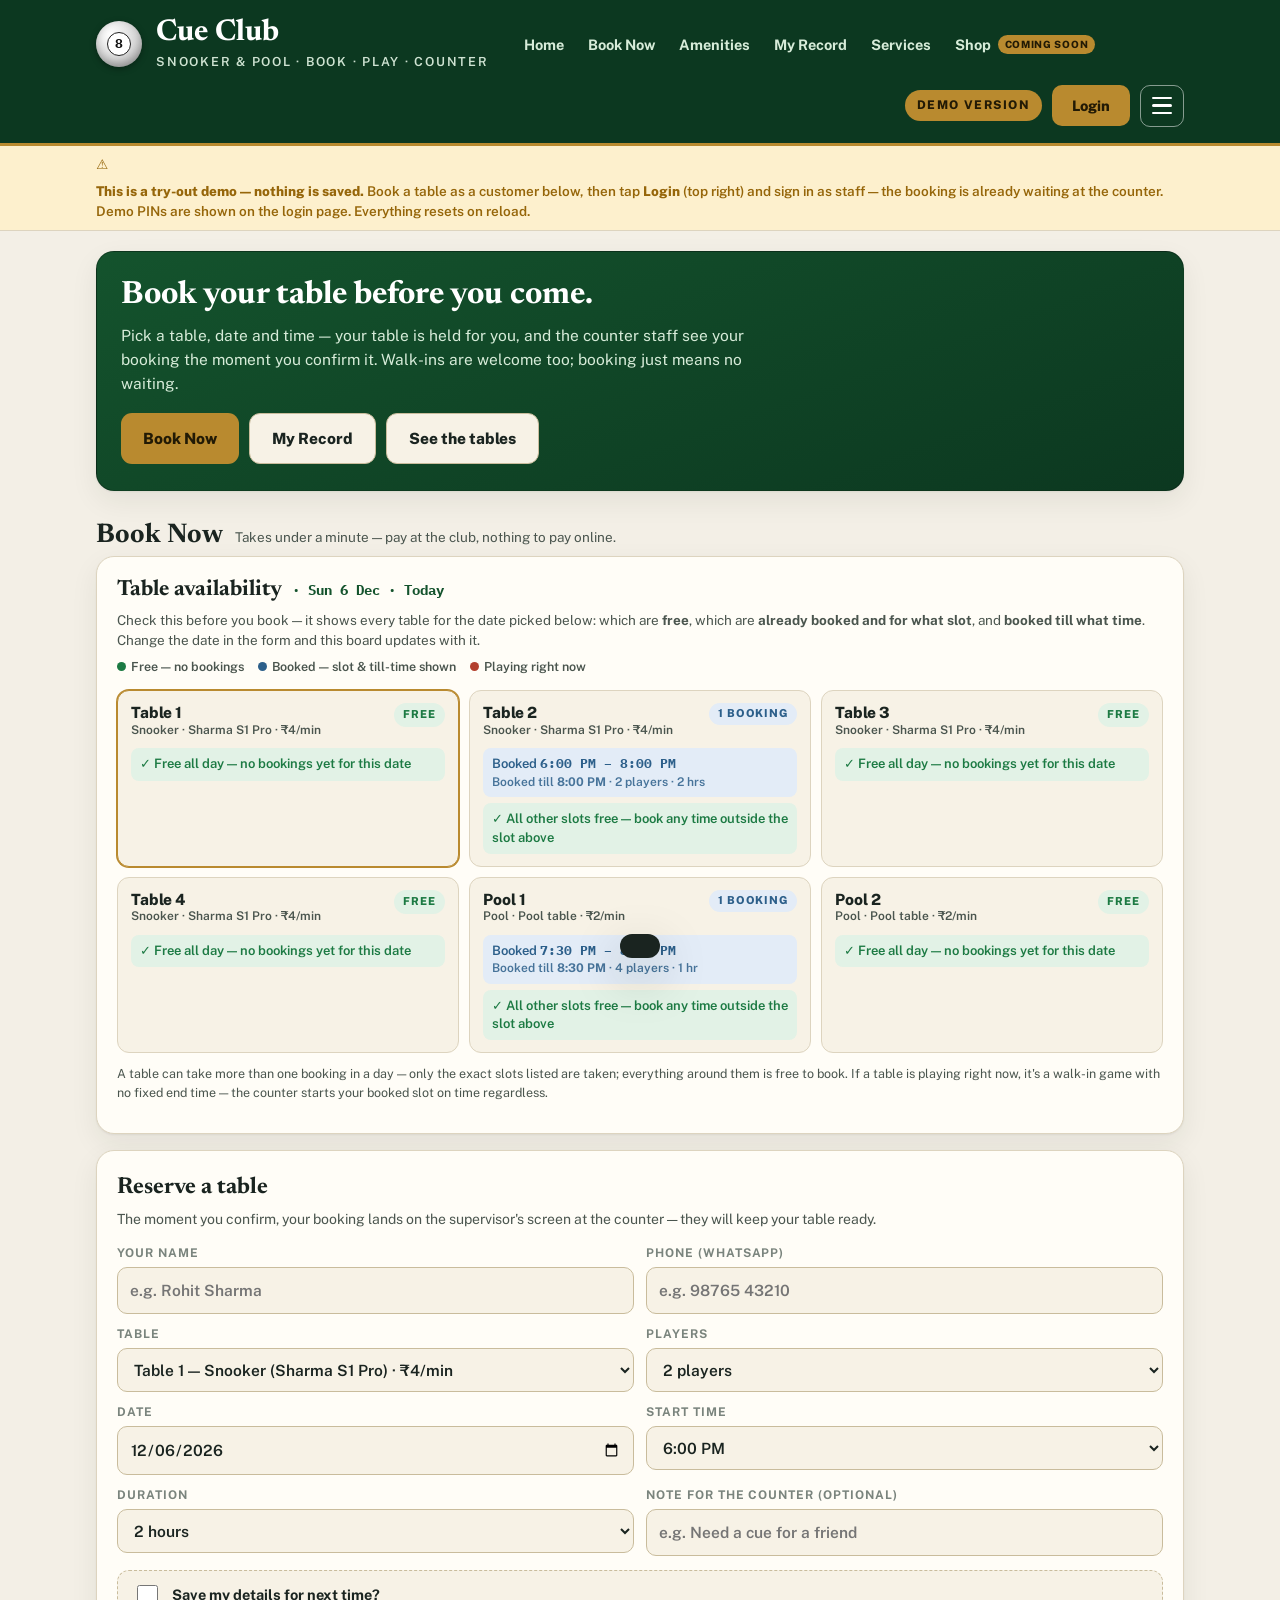
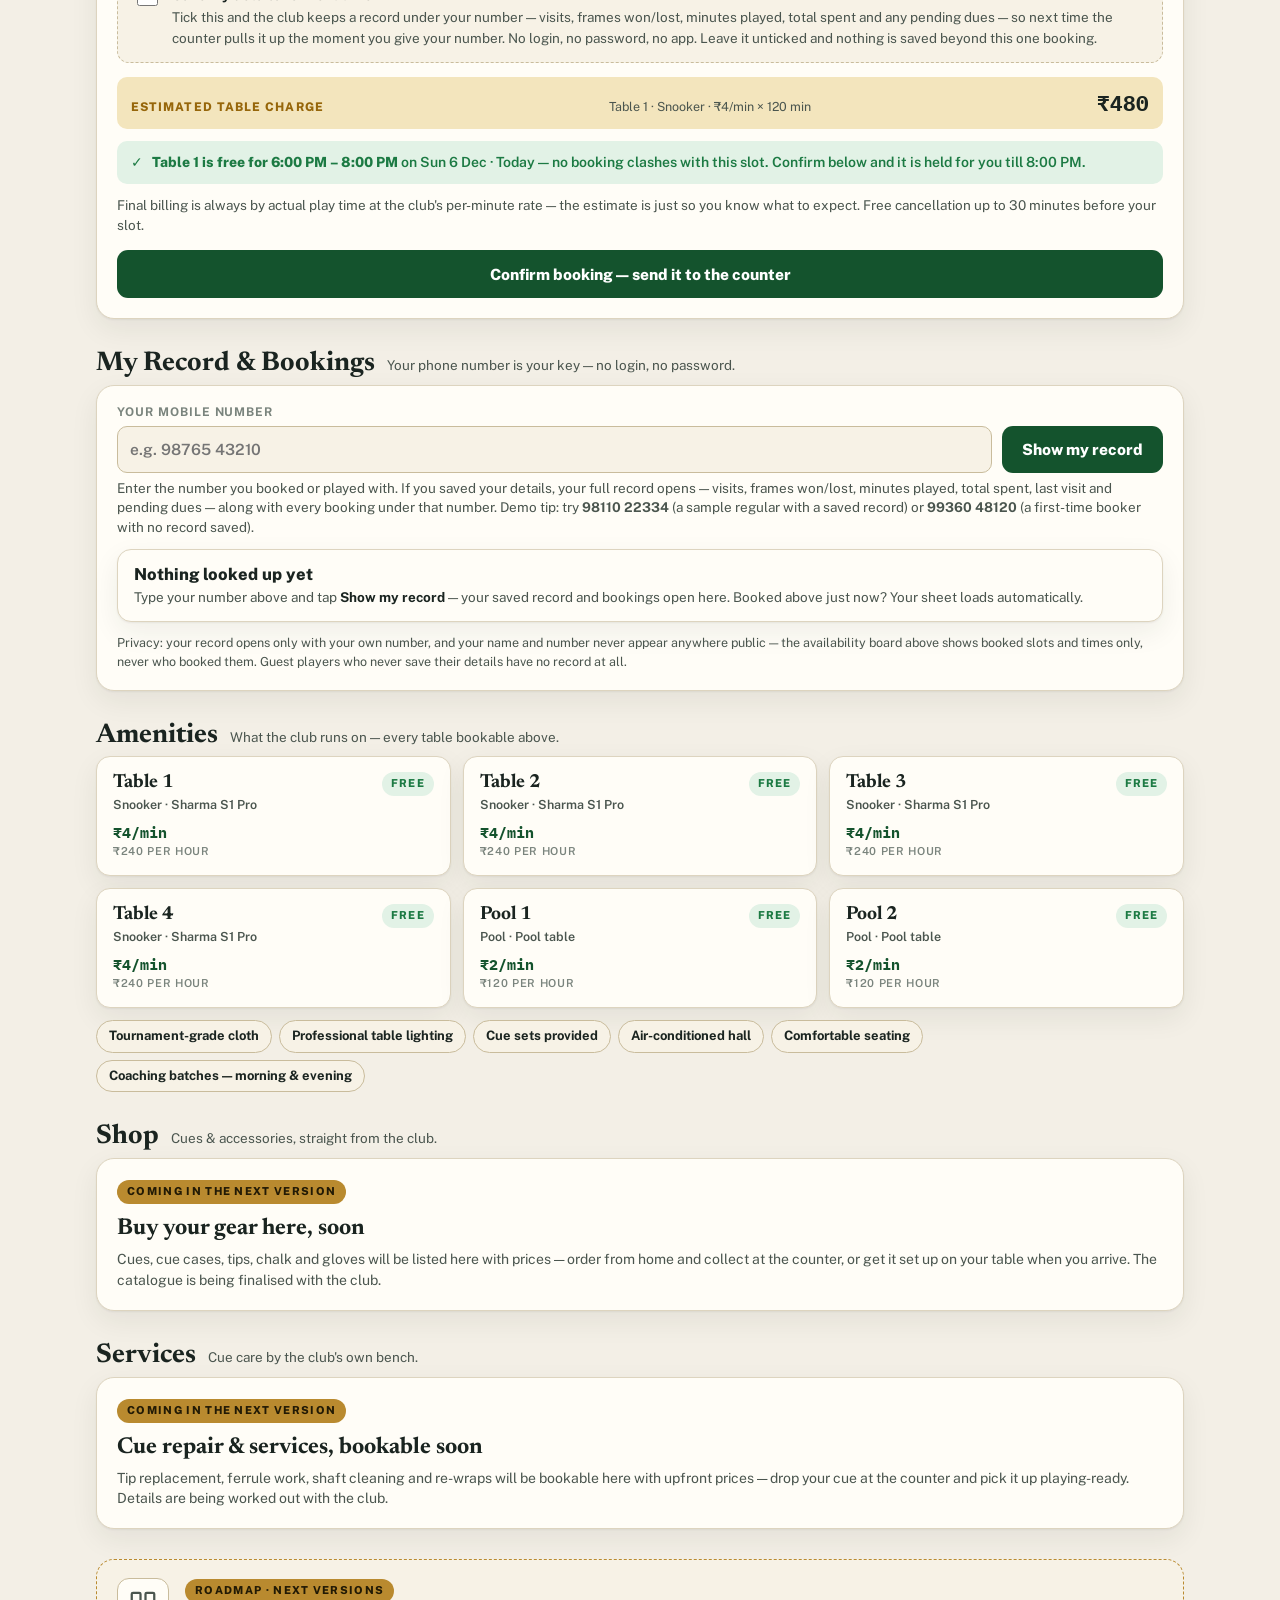
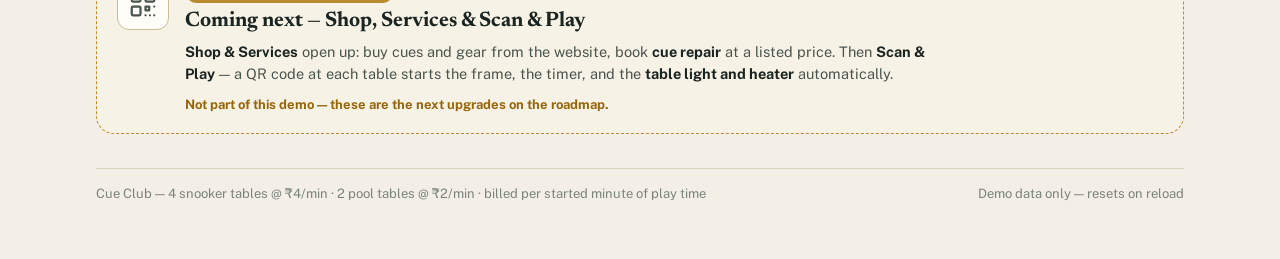
==== commit 6f16e312: "Update demo: top nav + Login page (Staff or Owner), customer-first home, Shop Coming Soon" ====
--- a/index.html
+++ b/index.html
@@ -97,7 +97,7 @@
   }
   .brand p{margin:3px 0 0;font-size:12.5px;letter-spacing:.14em;text-transform:uppercase;color:#cfe3d2;font-weight:600}
   .demo-pill{
-    margin-left:auto;background:var(--brass);color:#221a05;font-weight:800;
+    background:var(--brass);color:#221a05;font-weight:800;
     font-size:12px;letter-spacing:.12em;text-transform:uppercase;
     padding:7px 12px;border-radius:999px;white-space:nowrap;
   }
@@ -107,24 +107,6 @@
   }
   .demo-note-in{max-width:1120px;margin:0 auto;padding:9px 16px;font-size:13.5px;font-weight:600;display:flex;gap:8px;align-items:baseline;flex-wrap:wrap}
   .demo-note strong{font-weight:800}
-
-  /* ---------- Role switcher ---------- */
-  .rolebar{background:var(--surface);border-bottom:1px solid var(--line)}
-  .rolebar-in{max-width:1120px;margin:0 auto;padding:12px 16px;display:flex;align-items:center;gap:12px;flex-wrap:wrap}
-  .rolebar .rb-label{font-size:12px;font-weight:800;letter-spacing:.11em;text-transform:uppercase;color:var(--ink-3)}
-  .roleseg{display:flex;background:var(--surface-2);border:1.5px solid var(--line-strong);border-radius:999px;padding:3px;gap:2px;flex-wrap:wrap}
-  .roleseg button{
-    border:none;background:transparent;border-radius:999px;padding:8px 16px;
-    font-weight:800;font-size:14px;color:var(--ink-2);display:inline-flex;align-items:center;gap:7px;
-  }
-  .roleseg button[aria-pressed="true"]{background:var(--baize-deep);color:#fff}
-  .roleseg .rbadge{
-    background:var(--red);color:#fff;font-size:11px;font-weight:800;min-width:19px;height:19px;
-    border-radius:999px;display:none;align-items:center;justify-content:center;padding:0 5px;
-  }
-  .roleseg .rbadge.show{display:inline-flex}
-  .rolebar .rb-note{margin-left:auto;font-size:13px;color:var(--ink-2)}
-  @media (max-width:720px){ .rolebar .rb-note{margin-left:0} }
 
   /* ---------- Stats ---------- */
   .stats{display:grid;grid-template-columns:repeat(4,1fr);gap:10px;margin:18px 0 4px}
@@ -597,6 +579,54 @@
   .hist-row:last-child{border-bottom:none}
   .hist-row .hd{color:var(--ink-2);font-size:13px;margin-top:1px}
   .hist-row .ha{font-family:"IBM Plex Mono",monospace;font-weight:700;font-variant-numeric:tabular-nums;text-align:right}
+
+  /* ---------- Top navigation, login & hamburger menu ---------- */
+  .topbar{position:relative}
+  .mainnav{display:flex;gap:2px;align-items:center;margin-left:10px;flex-wrap:wrap}
+  .navlink{background:transparent;border:none;color:#d7ecd9;font-weight:700;font-size:14.5px;padding:9px 11px;border-radius:9px;display:inline-flex;align-items:center;gap:7px;white-space:nowrap}
+  .navlink:hover{background:rgba(255,255,255,.13);color:#fff}
+  .soon-tag{background:var(--brass);color:#221a05;font-size:10px;font-weight:800;letter-spacing:.07em;text-transform:uppercase;padding:2px 7px;border-radius:999px;white-space:nowrap}
+  .top-actions{margin-left:auto;display:flex;align-items:center;gap:10px}
+  .session-chip{font-size:13px;font-weight:700;color:#eaf5ec;background:rgba(255,255,255,.12);padding:7px 12px;border-radius:999px;max-width:240px;overflow:hidden;text-overflow:ellipsis;white-space:nowrap}
+  .btn-login{background:var(--brass);color:#221a05;border:none;font-weight:800;font-size:14.5px;padding:10px 20px;border-radius:10px;white-space:nowrap}
+  .btn-login:hover{background:var(--brass-bright)}
+  .btn-login.ghosty{background:transparent;color:#fff;border:1.5px solid rgba(255,255,255,.5)}
+  .btn-login.ghosty:hover{background:rgba(255,255,255,.12)}
+  .burger{background:transparent;border:1.5px solid rgba(255,255,255,.5);border-radius:10px;width:44px;height:42px;display:flex;flex-direction:column;align-items:center;justify-content:center;gap:5px;padding:0;flex:none}
+  .burger span{display:block;width:20px;height:2.5px;background:#fff;border-radius:2px}
+  .burger:hover{background:rgba(255,255,255,.12)}
+  @media (max-width:1020px){ .mainnav{display:none} }
+  @media (max-width:720px){ .demo-pill{display:none} .session-chip{display:none} }
+  .mmenu{
+    position:absolute;right:12px;top:calc(100% + 8px);z-index:45;min-width:262px;
+    background:var(--surface);color:var(--ink);border:1px solid var(--line);
+    border-radius:14px;box-shadow:var(--shadow-lg);padding:8px;display:flex;flex-direction:column;
+  }
+  .mmenu button{background:transparent;border:none;text-align:left;font-weight:700;font-size:15px;padding:11px 12px;border-radius:9px;display:flex;align-items:center;gap:8px;color:var(--ink);width:100%}
+  .mmenu button:hover{background:var(--surface-2)}
+  .mmenu button .soon-tag{margin-left:auto}
+  .mmenu .mm-sep{border-top:1px solid var(--line);margin:6px 4px}
+  .mmenu .mm-head{font-size:11.5px;font-weight:800;letter-spacing:.1em;text-transform:uppercase;color:var(--ink-3);padding:8px 12px 2px}
+
+  /* ---------- Login page ---------- */
+  .login-wrap{max-width:580px;margin:24px auto 0}
+  .login-card{background:var(--surface);border:1px solid var(--line);border-radius:18px;box-shadow:var(--shadow);padding:24px 22px;margin-top:14px}
+  .login-card h2{margin:0;font-family:"Newsreader",Georgia,serif;font-size:29px;font-weight:700;line-height:1.1}
+  .login-q{font-size:19px;font-weight:800;margin:12px 0 4px}
+  .login-sub{font-size:14px;color:var(--ink-2);margin:0;line-height:1.55}
+  .login-choices{display:grid;grid-template-columns:1fr 1fr;gap:10px;margin:16px 0 18px}
+  @media (max-width:480px){ .login-choices{grid-template-columns:1fr} }
+  .choice{border:2px solid var(--line-strong);background:var(--surface-2);border-radius:14px;padding:15px 16px;text-align:left;font-weight:800;font-size:16.5px;color:var(--ink)}
+  .choice span{display:block;font-weight:600;font-size:13px;color:var(--ink-2);margin-top:4px;line-height:1.45}
+  .choice.on{border-color:var(--baize);background:var(--green-soft)}
+  .login-form .field{margin-bottom:12px}
+  .login-form .btn{margin-top:4px}
+  .login-err{background:var(--red-soft);color:var(--red);border-radius:10px;padding:10px 13px;font-size:14px;font-weight:700;margin-bottom:12px;line-height:1.45}
+  .login-demo{background:var(--brass-soft);color:var(--amber);border-radius:10px;padding:12px 14px;font-size:13.5px;line-height:1.55;margin-top:18px}
+  .login-note{font-size:13.5px;color:var(--ink-2);line-height:1.55;margin:14px 0 0}
+  .login-note strong{color:var(--ink)}
+  .signed-note{font-size:13.5px;font-weight:700;color:var(--ink-2);margin:16px 0 0}
+  .signed-note strong{color:var(--ink)}
 </style>
 </head>
 <body>
@@ -608,26 +638,41 @@
       <h1>Cue Club</h1>
       <p>Snooker &amp; Pool · Book · Play · Counter</p>
     </div>
-    <div class="demo-pill">Demo version</div>
+    <nav class="mainnav" aria-label="Main navigation">
+      <button class="navlink" onclick="navGo('home')">Home</button>
+      <button class="navlink" onclick="navGo('book')">Book Now</button>
+      <button class="navlink" onclick="navGo('amenities')">Amenities</button>
+      <button class="navlink" onclick="navGo('record')">My Record</button>
+      <button class="navlink" onclick="navGo('services')">Services</button>
+      <button class="navlink" onclick="navGo('shop')">Shop <span class="soon-tag">Coming Soon</span></button>
+    </nav>
+    <div class="top-actions">
+      <span class="session-chip hidden" id="sessionChip"></span>
+      <div class="demo-pill">Demo version</div>
+      <button class="btn-login" id="loginBtn" onclick="openLogin()">Login</button>
+      <button class="btn-login ghosty hidden" id="logoutBtn" onclick="logout()">Log out</button>
+      <button class="burger" id="burgerBtn" aria-label="Open menu" aria-expanded="false" aria-haspopup="true" onclick="toggleMenu(event)"><span></span><span></span><span></span></button>
+    </div>
+  </div>
+  <div class="mmenu hidden" id="mmenu" role="menu" aria-label="Menu">
+    <button onclick="navGo('home')">Home</button>
+    <button onclick="navGo('book')">Book Now</button>
+    <button onclick="navGo('amenities')">Amenities</button>
+    <button onclick="navGo('record')">My Record &amp; Bookings</button>
+    <button onclick="navGo('services')">Services</button>
+    <button onclick="navGo('shop')">Shop <span class="soon-tag">Coming Soon</span></button>
+    <div class="mm-sep"></div>
+    <div class="mm-head">Staff &amp; owner</div>
+    <button id="mmDash" class="hidden" onclick="goDashboard()">My dashboard</button>
+    <button id="mmLogin" onclick="openLogin()">Login — staff &amp; owner</button>
+    <button id="mmLogout" class="hidden" onclick="logout()">Log out</button>
   </div>
 </header>
-
-<div class="rolebar">
-  <div class="rolebar-in">
-    <span class="rb-label">View as</span>
-    <div class="roleseg" role="group" aria-label="Choose who is viewing">
-      <button id="roleBtnCustomer" aria-pressed="true" onclick="setRole('customer')">Customer</button>
-      <button id="roleBtnSupervisor" aria-pressed="false" onclick="setRole('supervisor')">Supervisor <span class="rbadge" id="supBadge">0</span></button>
-      <button id="roleBtnAdmin" aria-pressed="false" onclick="setRole('admin')">Admin</button>
-    </div>
-    <span class="rb-note" id="roleNote">What players see — book a table before coming.</span>
-  </div>
-</div>
 
 <div class="demo-note" role="note">
   <div class="demo-note-in">
     <span>⚠</span>
-    <span><strong>This is a try-out demo — nothing is saved.</strong> Book a table as a Customer, then switch to Supervisor: the booking is already waiting at the counter. Everything resets on reload.</span>
+    <span><strong>This is a try-out demo — nothing is saved.</strong> Book a table as a customer below, then tap <strong>Login</strong> (top right) and sign in as staff — the booking is already waiting at the counter. Demo PINs are shown on the login page. Everything resets on reload.</span>
   </div>
 </div>
 
@@ -736,7 +781,8 @@
 
   <!-- ================= SUPERVISOR VIEW ================= -->
   <section id="viewSupervisor" class="hidden">
-    <section class="stats" aria-label="Supervisor — today and this week" style="margin-top:18px">
+    <p class="signed-note" id="supWho"></p>
+    <section class="stats" aria-label="Supervisor — today and this week" style="margin-top:14px">
       <div class="stat">
         <div class="k">Today's earning</div>
         <div class="v" id="supToday">₹0</div>
@@ -775,7 +821,8 @@
 
   <!-- ================= ADMIN VIEW ================= -->
   <section id="viewAdmin" class="hidden">
-    <section class="stats" aria-label="Admin — all earnings" style="margin-top:18px">
+    <p class="signed-note" id="admWho"></p>
+    <section class="stats" aria-label="Admin — all earnings" style="margin-top:14px">
       <div class="stat">
         <div class="k">Today</div>
         <div class="v" id="admToday">₹0</div>
@@ -891,13 +938,46 @@
       <div class="settings-card" style="margin-top:14px">
         <h3>Who sees what</h3>
         <div class="sc-sub" style="margin-bottom:0">
-          <strong>Customer</strong> — the public website: Book Now, Amenities, Shop, Services.<br>
+          <strong>Customer</strong> — the public website: Book Now, Amenities, Shop, Services. No login, ever — the phone number is the key.<br>
           <strong>Supervisor</strong> — current tables and frame control, bookings, and only today's + this week's earnings.<br>
-          <strong>Admin (owner)</strong> — everything: all earnings and history, the full Day Book, students, bookings and these settings. In the full version, Supervisor and Admin each sign in with their own PIN.<br>
+          <strong>Admin (owner)</strong> — everything: all earnings and history, the full Day Book, students, bookings and these settings.<br>
+          <strong>Sign-in</strong> — the Login button (top right) opens a separate sign-in page that asks "staff or owner?": staff sign in with name + PIN and land on the Supervisor view; the owner signs in with email + PIN and gets full Admin.<br>
           <strong>Customer profiles</strong> — regulars are saved by mobile number only when they opt in; guests are never saved. A customer's name and number never appear on the public availability board.
         </div>
       </div>
     </section>
+  </section>
+
+  <!-- ================= LOGIN PAGE (staff & owner only) ================= -->
+  <section id="viewLogin" class="hidden">
+    <div class="login-wrap">
+      <button class="btn btn-ghost btn-small" onclick="navGo('home')">← Back to the website</button>
+      <div class="login-card">
+        <h2>Sign in</h2>
+        <p class="login-q">Are you the staff or are you the owner?</p>
+        <p class="login-sub">Pick one — staff run the counter, the owner sees and controls everything. Customers don't sign in at all: booking and records work with just a phone number.</p>
+        <div class="login-choices">
+          <button type="button" class="choice on" id="choiceStaff" onclick="chooseLogin('staff')">I'm staff<span>Counter / supervisor — sign in with your name + PIN.</span></button>
+          <button type="button" class="choice" id="choiceOwner" onclick="chooseLogin('owner')">I'm the owner<span>Full admin — sign in with your email + PIN.</span></button>
+        </div>
+        <form id="staffForm" class="login-form" onsubmit="return doStaffLogin()">
+          <div class="login-err hidden" id="staffErr"></div>
+          <div class="field"><label for="liStaffName">Your name</label><input id="liStaffName" type="text" placeholder="e.g. Rahul — evening counter" autocomplete="off"></div>
+          <div class="field"><label for="liStaffPin">PIN</label><input id="liStaffPin" type="password" inputmode="numeric" placeholder="Your staff PIN" autocomplete="off"></div>
+          <button class="btn btn-start" type="submit">Sign in as staff →</button>
+          <p class="login-note">Forgot your PIN? The owner resets staff PINs from Admin — it takes ten seconds. Every bill you save is tagged with your name.</p>
+        </form>
+        <form id="ownerForm" class="login-form hidden" onsubmit="return doOwnerLogin()">
+          <div class="login-err hidden" id="ownerErr"></div>
+          <div class="field"><label for="liOwnerEmail">Owner email</label><input id="liOwnerEmail" type="email" placeholder="e.g. owner@cueclub.in" autocomplete="off"></div>
+          <div class="field"><label for="liOwnerPin">PIN</label><input id="liOwnerPin" type="password" inputmode="numeric" placeholder="Your owner PIN" autocomplete="off"></div>
+          <button class="btn btn-start" type="submit">Sign in as owner →</button>
+          <p class="login-note">Forgot your PIN? In the live version a reset code is emailed to this address — or use the one-time recovery code given at setup.</p>
+        </form>
+        <div class="login-demo"><strong>Demo sign-ins —</strong> Staff: any name, PIN <strong>1234</strong>. Owner: any email, PIN <strong>4321</strong>. In the live version the real PINs are set by the owner and checked on the server — they never appear in the page itself.</div>
+        <p class="login-note"><strong>Customers:</strong> no login, no password, no account — your phone number is your key for bookings and your record. Customer accounts arrive with the <strong>Shop in version two</strong>, so anything you order there is saved under your account.</p>
+      </div>
+    </div>
   </section>
 
   <!-- Shared tables mount — the live counter grid, shown to Supervisor and Admin -->
@@ -1130,15 +1210,18 @@
   toastTimer = setTimeout(function(){ el.classList.remove('show'); }, 2800);
 }
 
-/* =============== Roles & tabs =============== */
+/* =============== Roles, navigation & sign-in ===============
+   The page always opens on the public customer website. Staff and the
+   owner reach their views only through the Login page (top right):
+   staff = name + PIN → Supervisor, owner = email + PIN → Admin.
+   Customers never sign in — the phone number is their key. */
 var role = 'customer';
 var supTab = 'tables';
 var admTab = 'overview';
-var ROLE_NOTES = {
-  customer: 'What players see — book a table before coming.',
-  supervisor: 'The counter view — tables, bookings, today + this week only.',
-  admin: 'The owner\u2019s view — full control, all data.'
-};
+var session = null;        /* null | {kind:'staff', name} | {kind:'owner', email} */
+var loginKind = 'staff';
+var DEMO_STAFF_PIN = '1234';
+var DEMO_OWNER_PIN = '4321';
 function placeTables(){
   var mount = document.getElementById('tablesMount');
   var slotId = null;
@@ -1153,19 +1236,138 @@
     document.querySelector('.wrap').appendChild(mount);
   }
 }
-function setRole(r){
+function setRole(r, keepScroll){
   role = r;
   document.getElementById('viewCustomer').classList.toggle('hidden', r!=='customer');
   document.getElementById('viewSupervisor').classList.toggle('hidden', r!=='supervisor');
   document.getElementById('viewAdmin').classList.toggle('hidden', r!=='admin');
-  document.getElementById('roleBtnCustomer').setAttribute('aria-pressed', r==='customer');
-  document.getElementById('roleBtnSupervisor').setAttribute('aria-pressed', r==='supervisor');
-  document.getElementById('roleBtnAdmin').setAttribute('aria-pressed', r==='admin');
-  document.getElementById('roleNote').textContent = ROLE_NOTES[r];
+  document.getElementById('viewLogin').classList.add('hidden');
   placeTables();
   if (r==='customer') renderCustomer();
   renderStats();
+  if (!keepScroll) window.scrollTo({top:0, behavior:'smooth'});
+}
+/* --- Top navigation: always lands on the public customer website --- */
+function navGo(target){
+  closeMenu();
+  setRole('customer', true);
+  var ids = { book:'bookNowSec', amenities:'amenitiesSec', record:'myBookingsSec', services:'servicesSec', shop:'shopSec' };
+  if (target==='home' || !ids[target]){ window.scrollTo({top:0, behavior:'smooth'}); return; }
+  var el = document.getElementById(ids[target]);
+  if (el) el.scrollIntoView({behavior:'smooth'});
+}
+/* --- Hamburger menu --- */
+function toggleMenu(ev){
+  if (ev) ev.stopPropagation();
+  var m = document.getElementById('mmenu');
+  var nowHidden = m.classList.toggle('hidden');
+  document.getElementById('burgerBtn').setAttribute('aria-expanded', String(!nowHidden));
+}
+function closeMenu(){
+  var m = document.getElementById('mmenu');
+  if (m) m.classList.add('hidden');
+  var b = document.getElementById('burgerBtn');
+  if (b) b.setAttribute('aria-expanded','false');
+}
+document.addEventListener('click', function(e){
+  var m = document.getElementById('mmenu');
+  if (m && !m.classList.contains('hidden') && !m.contains(e.target)) closeMenu();
+});
+/* --- Login page: "Are you the staff or are you the owner?" --- */
+function openLogin(){
+  closeMenu();
+  document.getElementById('viewCustomer').classList.add('hidden');
+  document.getElementById('viewSupervisor').classList.add('hidden');
+  document.getElementById('viewAdmin').classList.add('hidden');
+  document.getElementById('tablesMount').classList.add('hidden');
+  document.getElementById('viewLogin').classList.remove('hidden');
+  chooseLogin(loginKind);
   window.scrollTo({top:0, behavior:'smooth'});
+}
+function chooseLogin(k){
+  loginKind = k;
+  document.getElementById('staffForm').classList.toggle('hidden', k!=='staff');
+  document.getElementById('ownerForm').classList.toggle('hidden', k!=='owner');
+  document.getElementById('choiceStaff').classList.toggle('on', k==='staff');
+  document.getElementById('choiceOwner').classList.toggle('on', k==='owner');
+  document.getElementById('staffErr').classList.add('hidden');
+  document.getElementById('ownerErr').classList.add('hidden');
+}
+function loginError(id, msg){
+  var el = document.getElementById(id);
+  el.textContent = msg;
+  el.classList.remove('hidden');
+}
+function doStaffLogin(){
+  var name = document.getElementById('liStaffName').value.trim();
+  var pin = document.getElementById('liStaffPin').value.trim();
+  if (!name){ loginError('staffErr', 'Enter your name first — it is how the counter knows who is on shift, and it tags every bill you save.'); document.getElementById('liStaffName').focus(); return false; }
+  if (pin !== DEMO_STAFF_PIN){ loginError('staffErr', 'That PIN does not match. In this demo the staff PIN is 1234 — in the live version, 5 wrong tries lock sign-in for 15 minutes and the owner can reset your PIN.'); document.getElementById('liStaffPin').focus(); return false; }
+  session = { kind:'staff', name:name };
+  document.getElementById('liStaffPin').value = '';
+  updateAuthUI();
+  setRole('supervisor');
+  toast('Welcome, '+name+' — signed in as staff. You are on the counter (Supervisor) view.');
+  return false;
+}
+function doOwnerLogin(){
+  var email = document.getElementById('liOwnerEmail').value.trim();
+  var pin = document.getElementById('liOwnerPin').value.trim();
+  if (!/^\S+@\S+\.\S+$/.test(email)){ loginError('ownerErr', 'Enter the owner\u2019s email address — that email is also where a PIN reset code is sent if the PIN is ever forgotten.'); document.getElementById('liOwnerEmail').focus(); return false; }
+  if (pin !== DEMO_OWNER_PIN){ loginError('ownerErr', 'That PIN does not match. In this demo the owner PIN is 4321 — in the live version, use "Forgot PIN" on this page to get a reset code on your email.'); document.getElementById('liOwnerPin').focus(); return false; }
+  session = { kind:'owner', email:email };
+  document.getElementById('liOwnerPin').value = '';
+  updateAuthUI();
+  setRole('admin');
+  toast('Welcome back — signed in as the owner. Full Admin control.');
+  return false;
+}
+function logout(){
+  session = null;
+  closeMenu();
+  updateAuthUI();
+  setRole('customer');
+  toast('Signed out — you are back on the public website.');
+}
+function goDashboard(){
+  closeMenu();
+  if (!session){ openLogin(); return; }
+  setRole(session.kind==='owner' ? 'admin' : 'supervisor');
+}
+/* From a booking confirmation: the counter screen sits behind sign-in. */
+function goCounter(){
+  if (session && session.kind==='owner'){ setRole('admin'); showAdmTab('bookings'); }
+  else if (session){ setRole('supervisor'); showSupTab('bookings'); }
+  else { openLogin(); toast('That is the counter\u2019s screen — sign in as staff or the owner to watch the booking land.'); }
+}
+function updateAuthUI(){
+  var chip = document.getElementById('sessionChip');
+  var loginBtn = document.getElementById('loginBtn');
+  var logoutBtn = document.getElementById('logoutBtn');
+  var mmDash = document.getElementById('mmDash');
+  var mmLogin = document.getElementById('mmLogin');
+  var mmLogout = document.getElementById('mmLogout');
+  if (session){
+    chip.textContent = session.kind==='owner' ? ('Owner · '+session.email) : (session.name+' · Staff');
+    chip.classList.remove('hidden');
+    loginBtn.classList.add('hidden');
+    logoutBtn.classList.remove('hidden');
+    mmLogin.classList.add('hidden');
+    mmLogout.classList.remove('hidden');
+    mmDash.classList.remove('hidden');
+    mmDash.textContent = session.kind==='owner' ? 'Admin dashboard' : 'Counter dashboard';
+    document.getElementById('supWho').innerHTML = 'Signed in as <strong>'+esc(session.kind==='staff' ? session.name : 'staff')+'</strong> — Supervisor (staff). You see today\u2019s and this week\u2019s earnings only.';
+    document.getElementById('admWho').innerHTML = 'Signed in as the <strong>owner</strong>'+(session.kind==='owner' ? ' ('+esc(session.email)+')' : '')+' — Admin, full control: every day, every record, all settings.';
+  } else {
+    chip.classList.add('hidden'); chip.textContent = '';
+    loginBtn.classList.remove('hidden');
+    logoutBtn.classList.add('hidden');
+    mmLogin.classList.remove('hidden');
+    mmLogout.classList.add('hidden');
+    mmDash.classList.add('hidden');
+    document.getElementById('supWho').innerHTML = 'Signed in as <strong>staff</strong> — Supervisor. You see today\u2019s and this week\u2019s earnings only.';
+    document.getElementById('admWho').innerHTML = 'Signed in as the <strong>owner</strong> — Admin, full control: every day, every record, all settings.';
+  }
 }
 function showSupTab(v){
   supTab = v;
@@ -1573,9 +1775,6 @@
   document.getElementById('admPendingSub').textContent = pendNames.length ? ('Owed by: '+pendNames.join(', ')) : 'Nobody owes anything';
   document.getElementById('bookCount').textContent = ledger.length;
   document.getElementById('admBookCount').textContent = waiting;
-  var badge = document.getElementById('supBadge');
-  badge.textContent = waiting;
-  badge.classList.toggle('show', waiting>0);
 }
 function payLabel(p){ return p==='cash' ? 'Cash' : p==='upi' ? 'UPI-Scanner' : 'Pending'; }
 function renderEarnings(){
@@ -1796,7 +1995,7 @@
       '<p>Your booking is <strong>already on the supervisor\u2019s screen</strong> at the counter — they will keep '+esc(t.name)+' ready. You can also forward it to the club on WhatsApp:</p>' +
       '<div class="cp-btns">' +
         '<a class="btn btn-wa" href="'+waHref+'" target="_blank" rel="noopener">Send booking on WhatsApp</a>' +
-        '<button class="btn btn-ghost" onclick="setRole(\'supervisor\');showSupTab(\'bookings\')">See it at the counter →</button>' +
+        '<button class="btn btn-ghost" onclick="goCounter()">See it at the counter →</button>' +
       '</div>' +
     '</div>';
   toast('Booking confirmed — it is already showing on the supervisor\u2019s screen.');
@@ -2061,6 +2260,7 @@
   renderStudents();
   renderCustomer();
   renderStats();
+  updateAuthUI();
   tick();
 })();
 </script>
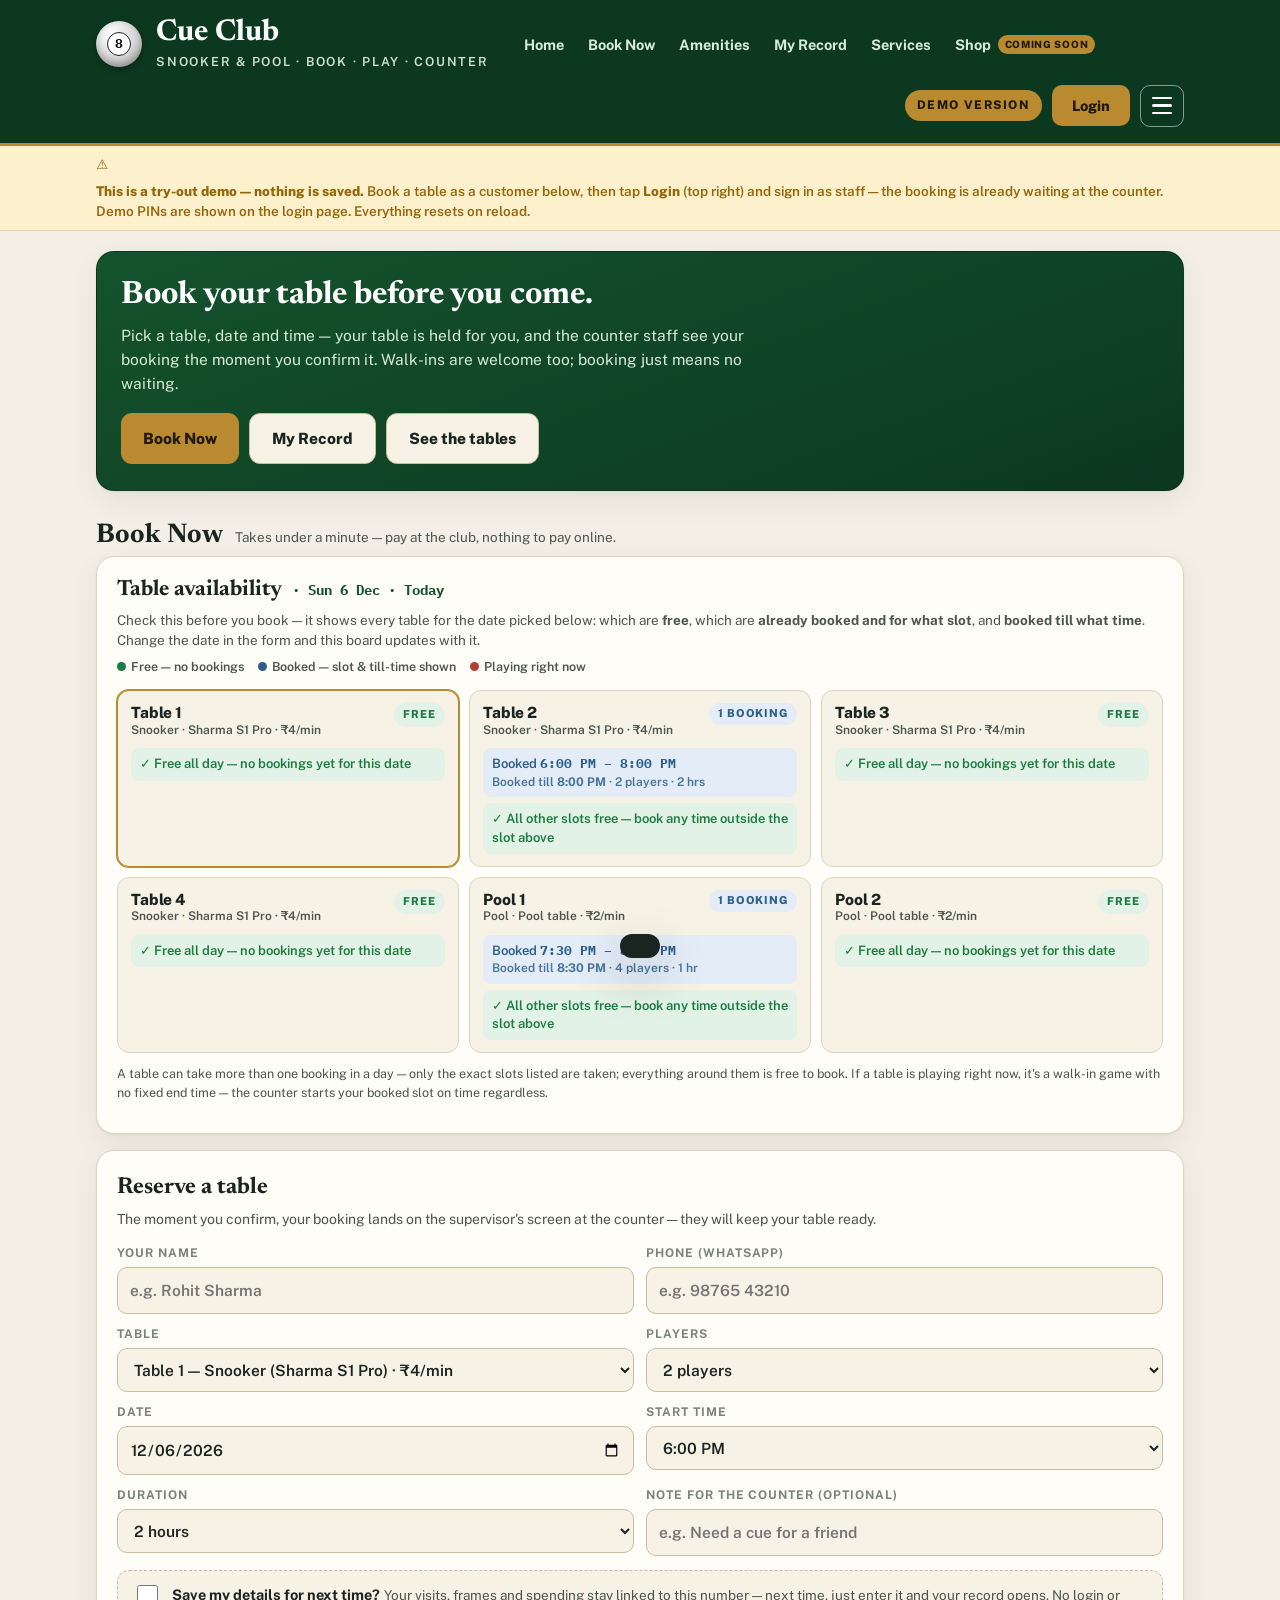
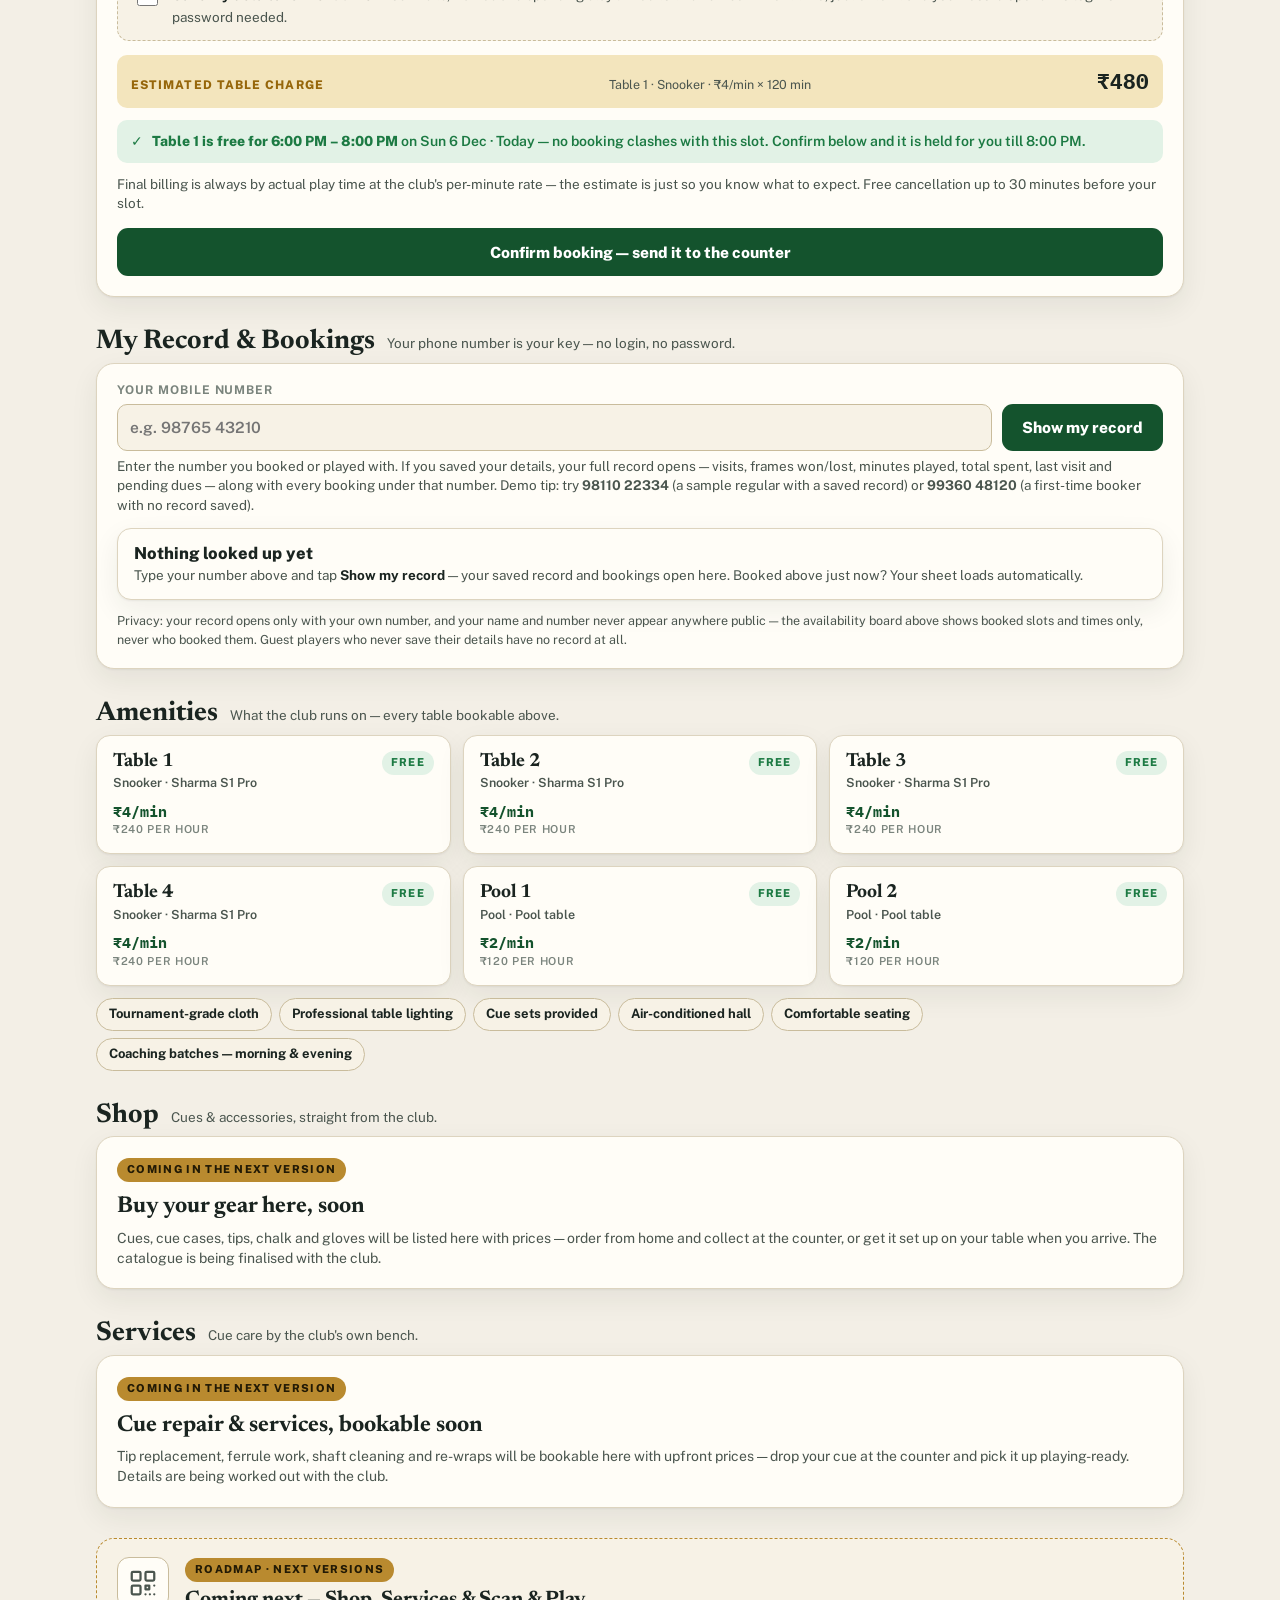
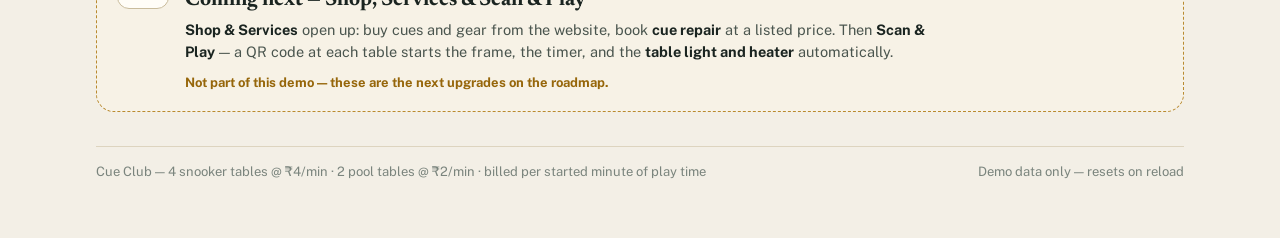
==== commit 6de28b44: "Update demo: short polite English profile opt-in text, remove once-or-twice phrasing" ====
--- a/index.html
+++ b/index.html
@@ -582,10 +582,14 @@
 
   /* ---------- Top navigation, login & hamburger menu ---------- */
   .topbar{position:relative}
-  .mainnav{display:flex;gap:2px;align-items:center;margin-left:10px;flex-wrap:wrap}
-  .navlink{background:transparent;border:none;color:#d7ecd9;font-weight:700;font-size:14.5px;padding:9px 11px;border-radius:9px;display:inline-flex;align-items:center;gap:7px;white-space:nowrap}
+  .mainnav{display:flex;gap:2px;align-items:center;margin-left:10px;flex-wrap:wrap;min-width:0}
+  .navlink{background:transparent;border:none;color:#d7ecd9;font-weight:700;font-size:14.5px;padding:9px 11px;border-radius:9px;display:inline-flex;align-items:center;gap:7px;white-space:nowrap;flex:none}
   .navlink:hover{background:rgba(255,255,255,.13);color:#fff}
-  .soon-tag{background:var(--brass);color:#221a05;font-size:10px;font-weight:800;letter-spacing:.07em;text-transform:uppercase;padding:2px 7px;border-radius:999px;white-space:nowrap}
+  .soon-tag{background:var(--brass);color:#221a05;font-size:10px;font-weight:800;letter-spacing:.07em;text-transform:uppercase;padding:2px 7px;border-radius:999px;white-space:nowrap;flex:none}
+  /* On tighter screens the inline Shop badge is dropped from the top nav so
+     "Shop" is never squeezed or clipped mid-word — the full "Coming Soon"
+     badge stays readable in the hamburger menu and in the Shop section. */
+  @media (max-width:1240px){ .mainnav .soon-tag{display:none} }
   .top-actions{margin-left:auto;display:flex;align-items:center;gap:10px}
   .session-chip{font-size:13px;font-weight:700;color:#eaf5ec;background:rgba(255,255,255,.12);padding:7px 12px;border-radius:999px;max-width:240px;overflow:hidden;text-overflow:ellipsis;white-space:nowrap}
   .btn-login{background:var(--brass);color:#221a05;border:none;font-weight:800;font-size:14.5px;padding:10px 20px;border-radius:10px;white-space:nowrap}
@@ -598,7 +602,7 @@
   @media (max-width:1020px){ .mainnav{display:none} }
   @media (max-width:720px){ .demo-pill{display:none} .session-chip{display:none} }
   .mmenu{
-    position:absolute;right:12px;top:calc(100% + 8px);z-index:45;min-width:262px;
+    position:absolute;right:12px;top:calc(100% + 8px);z-index:45;min-width:262px;max-width:calc(100vw - 24px);
     background:var(--surface);color:var(--ink);border:1px solid var(--line);
     border-radius:14px;box-shadow:var(--shadow-lg);padding:8px;display:flex;flex-direction:column;
   }
@@ -727,7 +731,7 @@
         </div>
         <div class="save-row" id="bkSaveRow">
           <input type="checkbox" id="bkSave">
-          <label for="bkSave"><strong>Save my details for next time?</strong><br><span>Tick this and the club keeps a record under your number — visits, frames won/lost, minutes played, total spent and any pending dues — so next time the counter pulls it up the moment you give your number. No login, no password, no app. Leave it unticked and nothing is saved beyond this one booking.</span></label>
+          <label for="bkSave"><strong>Save my details for next time?</strong> <span>Your visits, frames and spending stay linked to this number — next time, just enter it and your record opens. No login or password needed.</span></label>
         </div>
         <div class="estimate-bar">
           <span class="el">Estimated table charge</span>
@@ -1434,7 +1438,7 @@
       '<div class="phone-hint hidden" id="phHint-'+t.id+'"></div>' +
       '<div class="free-note" id="startNote-'+t.id+'">'+(mode==='saved'
         ? 'Saved player — the number is the key. A number already on record pulls up their history below; a new number creates their profile when the timer starts, and this session is added to their record when the bill is saved.'
-        : 'Guest — just names for the bill, billed exactly as normal. Nothing is saved: no profile, no record. Best for one-off walk-ins who come once or twice.')+'</div>' +
+        : 'Guest — just names for the bill, billed exactly as normal. Nothing is saved: no profile, no record.')+'</div>' +
       '<button class="btn btn-start" onclick="startTable('+t.id+')">▶&ensp;Start timer</button>' +
     '</div>' +
   '</article>';
@@ -1449,7 +1453,7 @@
   var note = document.getElementById('startNote-'+id);
   if (note) note.textContent = mode==='saved'
     ? 'Saved player — the number is the key. A number already on record pulls up their history below; a new number creates their profile when the timer starts, and this session is added to their record when the bill is saved.'
-    : 'Guest — just names for the bill, billed exactly as normal. Nothing is saved: no profile, no record. Best for one-off walk-ins who come once or twice.';
+    : 'Guest — just names for the bill, billed exactly as normal. Nothing is saved: no profile, no record.';
   var hint = document.getElementById('phHint-'+id);
   if (hint && mode!=='saved'){ hint.classList.add('hidden'); hint.innerHTML = ''; }
   if (mode==='saved') counterPhoneHint(id);
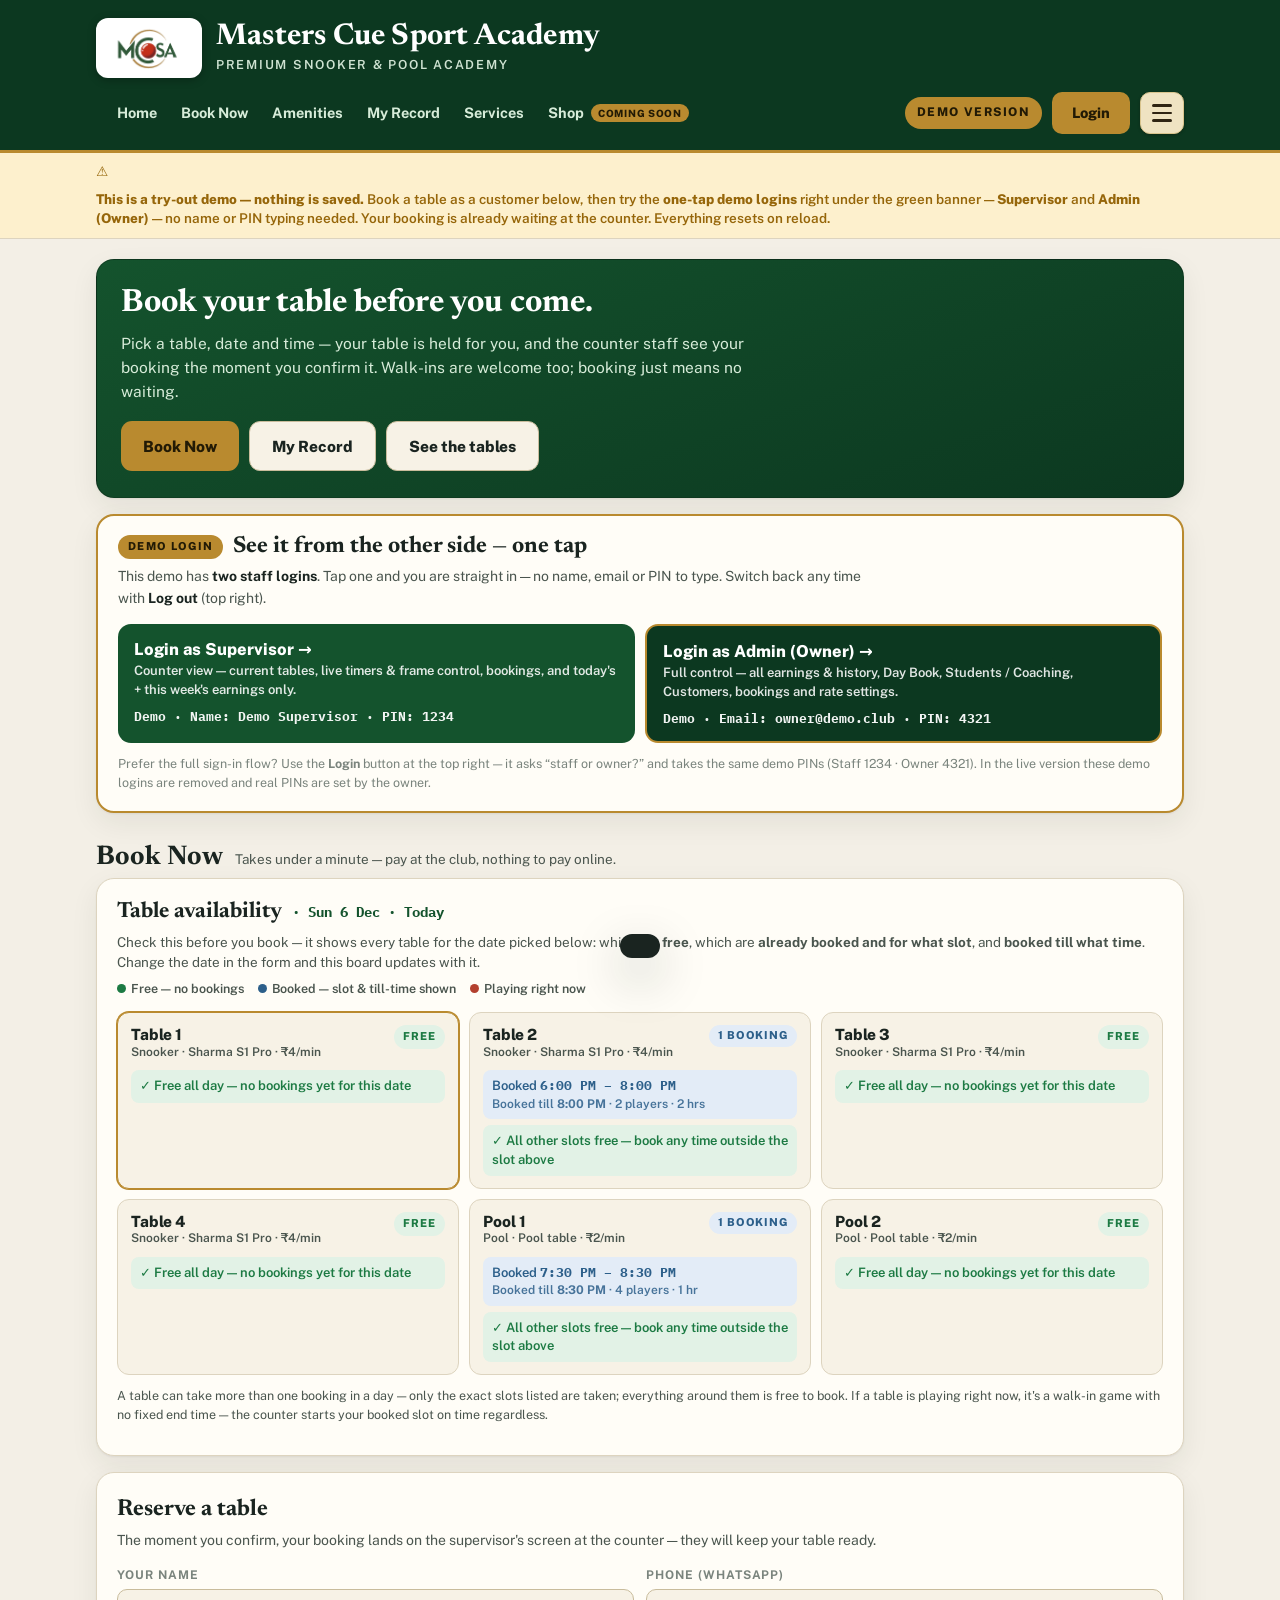
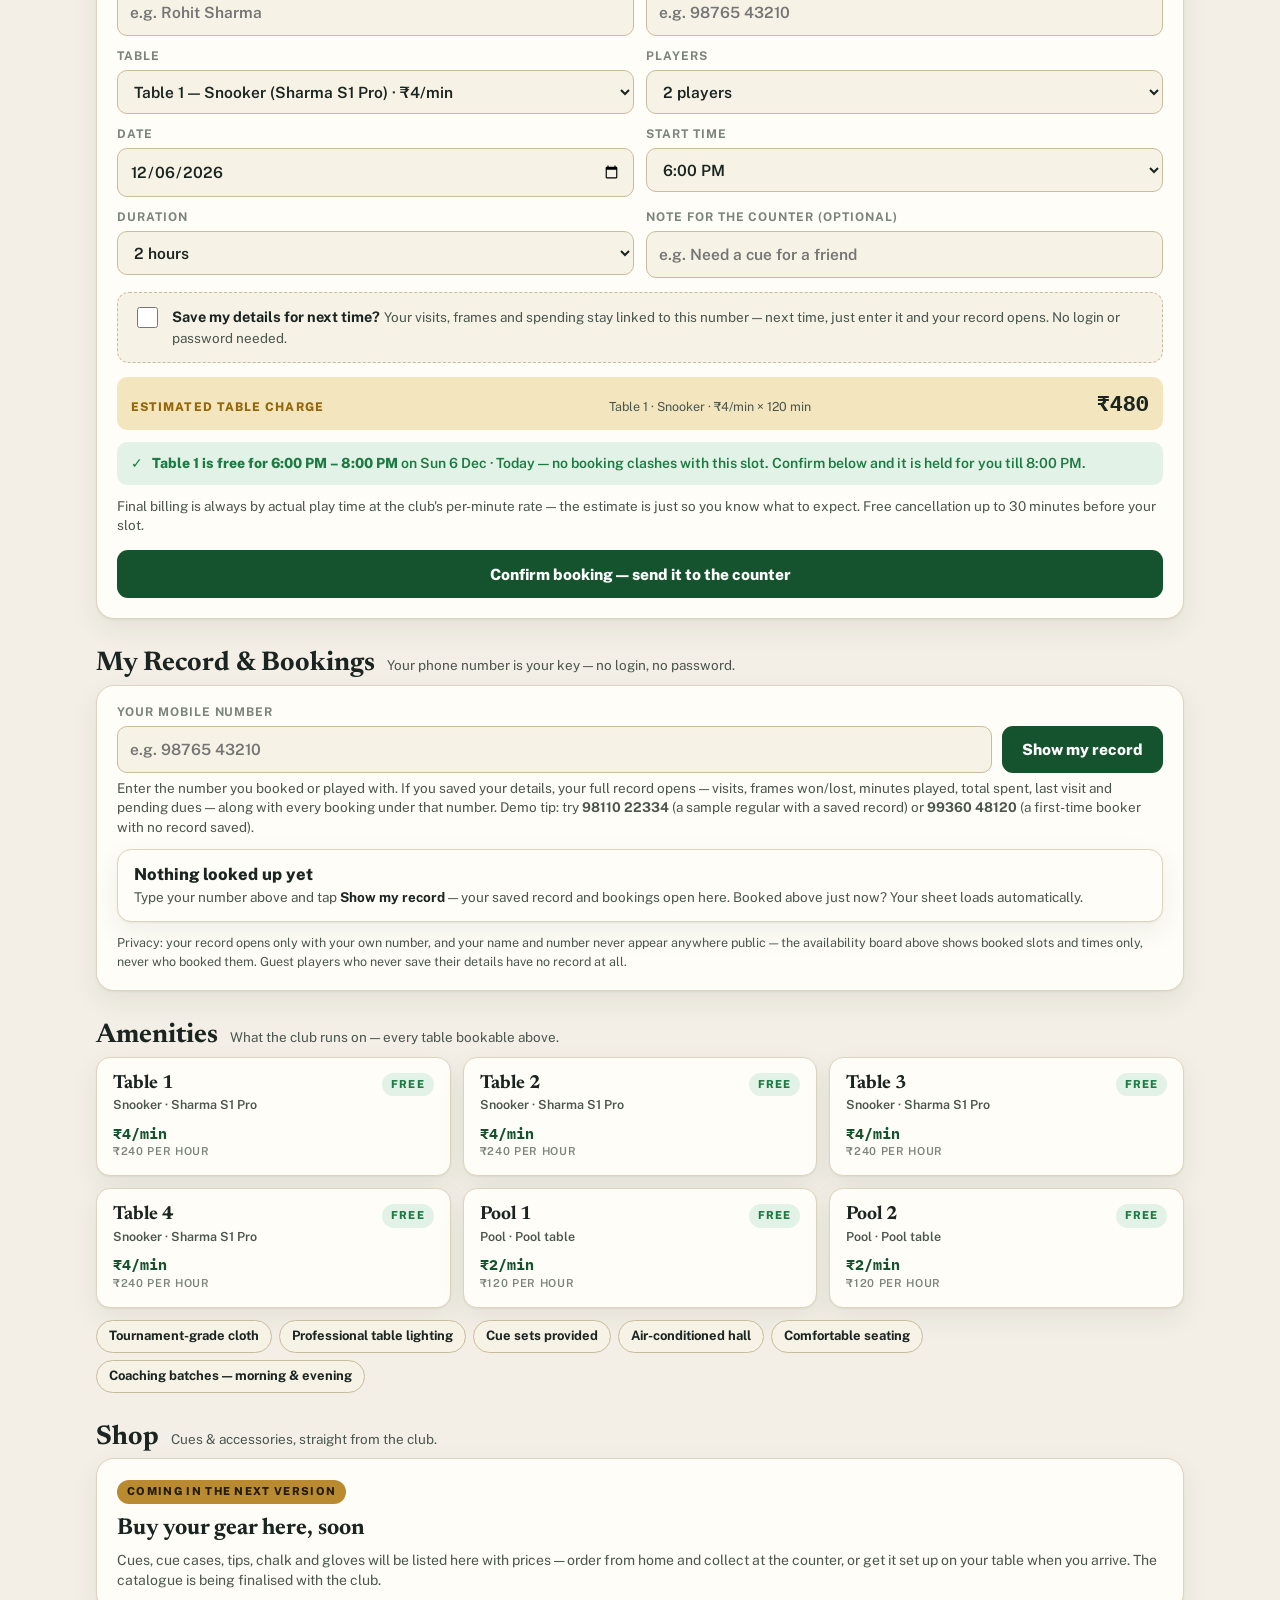
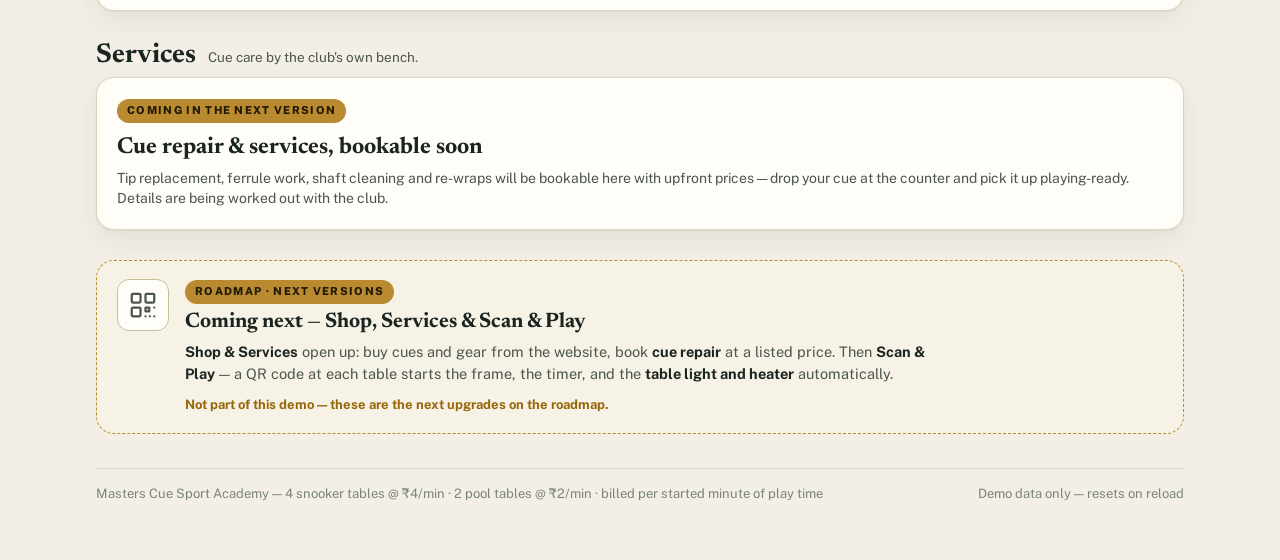
==== commit 2741dce8: "Demo: real MCSA logo + name, one-tap demo logins (Supervisor 1234 / Admin 4321)" ====
--- a/index.html
+++ b/index.html
@@ -5,7 +5,7 @@
 <meta name="viewport" content="width=device-width, initial-scale=1, viewport-fit=cover" />
 <meta name="color-scheme" content="light dark" />
 <link rel="icon" href="data:," />
-<title>Cue Club — Snooker & Pool · Book, Play, Counter & Admin Demo</title>
+<title>Masters Cue Sport Academy — Premium Snooker & Pool Academy · Book, Play, Counter & Admin Demo</title>
 <link rel="preconnect" href="https://fonts.googleapis.com">
 <link rel="preconnect" href="https://fonts.gstatic.com" crossorigin>
 <link href="https://fonts.googleapis.com/css2?family=Newsreader:opsz,wght@6..72,600;6..72,700&family=Public+Sans:wght@400;500;600;700;800&family=IBM+Plex+Mono:wght@500;600;700&display=swap" rel="stylesheet">
@@ -37,6 +37,15 @@
     --shadow:0 1px 2px rgba(26,36,32,.06),0 10px 28px rgba(26,36,32,.07);
     --shadow-lg:0 18px 50px rgba(12,30,20,.28);
     --radius:14px;
+    /* Warm beige — hamburger button & menu panel only (never green).
+       Deliberately NOT overridden in dark mode: the menu stays beige
+       with dark warm-brown bars and text in both colour schemes. */
+    --beige:#efe3c2;
+    --beige-panel:#faf3de;
+    --beige-hover:#f1e6c6;
+    --beige-line:#d9c48d;
+    --beige-ink:#2f2413;
+    --beige-ink-2:#75622f;
   }
   @media (prefers-color-scheme: dark){
     :root{
@@ -64,12 +73,19 @@
     }
   }
   *{box-sizing:border-box}
-  html{-webkit-text-size-adjust:100%}
+  html{-webkit-text-size-adjust:100%;overflow-x:clip}
   body{
     margin:0;background:var(--bg);color:var(--ink);
     font-family:"Public Sans",system-ui,-apple-system,"Segoe UI",sans-serif;
     font-size:15px;line-height:1.45;
-  }
+    /* The page scrolls top-to-bottom only — nothing may push it sideways. */
+    overflow-x:clip;max-width:100%;
+  }
+  img,svg,video,canvas{max-width:100%}
+  .topbar-in>*,.brand,.mainnav,.top-actions,
+  .form-grid>*,.avail-grid>*,.amen-grid>*,.prod-grid>*,
+  .student-grid>*,.grid>*,.stats>*,.book-summary>*,
+  .students-summary>*,.prof-stats>*,.ledger-row>*{min-width:0}
   button,input,select{font:inherit;color:inherit}
   button{cursor:pointer}
   .wrap{max-width:1120px;margin:0 auto;padding:0 16px 56px}
@@ -96,6 +112,14 @@
     font-size:30px;line-height:1.05;letter-spacing:.2px;color:#fff;
   }
   .brand p{margin:3px 0 0;font-size:12.5px;letter-spacing:.14em;text-transform:uppercase;color:#cfe3d2;font-weight:600}
+  /* Real club logo — the MCSA mark has dark-green letters, so it always
+     sits on a white rounded backing, never directly on the dark-green
+     header, so the letters stay readable in light and dark mode. */
+  .brand-logo{
+    background:#fff;border-radius:12px;padding:7px 12px;flex:none;
+    display:flex;align-items:center;box-shadow:0 2px 8px rgba(0,0,0,.28);
+  }
+  .brand-logo img{height:46px;width:auto;display:block}
   .demo-pill{
     background:var(--brass);color:#221a05;font-weight:800;
     font-size:12px;letter-spacing:.12em;text-transform:uppercase;
@@ -596,25 +620,53 @@
   .btn-login:hover{background:var(--brass-bright)}
   .btn-login.ghosty{background:transparent;color:#fff;border:1.5px solid rgba(255,255,255,.5)}
   .btn-login.ghosty:hover{background:rgba(255,255,255,.12)}
-  .burger{background:transparent;border:1.5px solid rgba(255,255,255,.5);border-radius:10px;width:44px;height:42px;display:flex;flex-direction:column;align-items:center;justify-content:center;gap:5px;padding:0;flex:none}
-  .burger span{display:block;width:20px;height:2.5px;background:#fff;border-radius:2px}
-  .burger:hover{background:rgba(255,255,255,.12)}
+  /* Hamburger — warm beige button, dark warm-brown bars that morph into
+     an X while the menu is open. Beige in light AND dark mode. */
+  .burger{
+    background:var(--beige);border:1.5px solid var(--beige-line);border-radius:10px;
+    width:44px;height:42px;display:flex;flex-direction:column;align-items:center;
+    justify-content:center;gap:5px;padding:0;flex:none;
+    box-shadow:0 1px 3px rgba(20,14,2,.35);
+  }
+  .burger span{
+    display:block;width:20px;height:2.5px;background:var(--beige-ink);border-radius:2px;
+    transition:transform .25s ease,opacity .18s ease;
+  }
+  .burger:hover{background:var(--beige-hover)}
+  .burger[aria-expanded="true"] span:nth-child(1){transform:translateY(7.5px) rotate(45deg)}
+  .burger[aria-expanded="true"] span:nth-child(2){opacity:0}
+  .burger[aria-expanded="true"] span:nth-child(3){transform:translateY(-7.5px) rotate(-45deg)}
+  @media (prefers-reduced-motion: reduce){ .burger span{transition:none} }
   @media (max-width:1020px){ .mainnav{display:none} }
   @media (max-width:720px){ .demo-pill{display:none} .session-chip{display:none} }
+  /* Compact floating dropdown — anchored under the hamburger button at the
+     top-right of the header. It overlays the page (position:absolute), so
+     opening it never pushes the content below it down. */
   .mmenu{
-    position:absolute;right:12px;top:calc(100% + 8px);z-index:45;min-width:262px;max-width:calc(100vw - 24px);
-    background:var(--surface);color:var(--ink);border:1px solid var(--line);
-    border-radius:14px;box-shadow:var(--shadow-lg);padding:8px;display:flex;flex-direction:column;
-  }
-  .mmenu button{background:transparent;border:none;text-align:left;font-weight:700;font-size:15px;padding:11px 12px;border-radius:9px;display:flex;align-items:center;gap:8px;color:var(--ink);width:100%}
-  .mmenu button:hover{background:var(--surface-2)}
+    position:absolute;right:12px;top:calc(100% + 8px);z-index:45;
+    width:264px;min-width:0;max-width:calc(100vw - 24px);
+    background:var(--beige-panel);color:var(--beige-ink);
+    border:1.5px solid var(--beige-line);
+    border-radius:14px;box-shadow:0 16px 40px rgba(24,16,2,.35);padding:8px;
+    display:flex;flex-direction:column;
+    animation:menuPop .18s ease;
+    transform-origin:top right;
+  }
+  @keyframes menuPop{from{opacity:0;transform:translateY(-6px) scale(.98)}to{opacity:1;transform:translateY(0) scale(1)}}
+  @media (prefers-reduced-motion: reduce){ .mmenu{animation:none} }
+  .mmenu button{background:transparent;border:none;text-align:left;font-weight:700;font-size:15px;padding:11px 12px;border-radius:9px;display:flex;align-items:center;gap:8px;color:var(--beige-ink);width:100%}
+  .mmenu button:hover{background:var(--beige-hover)}
   .mmenu button .soon-tag{margin-left:auto}
-  .mmenu .mm-sep{border-top:1px solid var(--line);margin:6px 4px}
-  .mmenu .mm-head{font-size:11.5px;font-weight:800;letter-spacing:.1em;text-transform:uppercase;color:var(--ink-3);padding:8px 12px 2px}
+  .mmenu .mm-sep{border-top:1px solid var(--beige-line);margin:6px 4px}
+  .mmenu .mm-head{font-size:11.5px;font-weight:800;letter-spacing:.1em;text-transform:uppercase;color:var(--beige-ink-2);padding:8px 12px 2px}
 
   /* ---------- Login page ---------- */
   .login-wrap{max-width:580px;margin:24px auto 0}
   .login-card{background:var(--surface);border:1px solid var(--line);border-radius:18px;box-shadow:var(--shadow);padding:24px 22px;margin-top:14px}
+  /* Same white backing as the header so the dark-green MCSA letters read
+     cleanly on the login card in both colour schemes. */
+  .login-logo{background:#fff;border:1px solid var(--line);border-radius:14px;padding:10px 16px;display:flex;justify-content:center;margin:0 0 16px}
+  .login-logo img{height:58px;width:auto;display:block;max-width:100%}
   .login-card h2{margin:0;font-family:"Newsreader",Georgia,serif;font-size:29px;font-weight:700;line-height:1.1}
   .login-q{font-size:19px;font-weight:800;margin:12px 0 4px}
   .login-sub{font-size:14px;color:var(--ink-2);margin:0;line-height:1.55}
@@ -627,20 +679,100 @@
   .login-form .btn{margin-top:4px}
   .login-err{background:var(--red-soft);color:var(--red);border-radius:10px;padding:10px 13px;font-size:14px;font-weight:700;margin-bottom:12px;line-height:1.45}
   .login-demo{background:var(--brass-soft);color:var(--amber);border-radius:10px;padding:12px 14px;font-size:13.5px;line-height:1.55;margin-top:18px}
+  /* ---------- One-tap demo login (Admin & Supervisor) ---------- */
+  .demo-access{
+    margin-top:16px;background:var(--surface);border:2px solid var(--brass);
+    border-radius:18px;box-shadow:var(--shadow);padding:18px 20px;
+  }
+  .demo-access .da-head{display:flex;align-items:center;gap:10px;flex-wrap:wrap}
+  .demo-access .da-tag{background:var(--brass);color:#221a05;font-weight:800;font-size:11px;letter-spacing:.12em;text-transform:uppercase;padding:4px 10px;border-radius:999px;white-space:nowrap}
+  .demo-access h3{margin:0;font-family:"Newsreader",Georgia,serif;font-size:23px;font-weight:700;line-height:1.1}
+  .demo-access .da-sub{font-size:14px;color:var(--ink-2);margin:7px 0 0;line-height:1.55;max-width:760px}
+  .demo-access .da-sub strong{color:var(--ink)}
+  .demo-login-grid{display:grid;grid-template-columns:1fr 1fr;gap:10px;margin-top:14px}
+  @media (max-width:560px){ .demo-login-grid{grid-template-columns:1fr} }
+  .btn-demo{
+    border:none;border-radius:13px;padding:15px 16px;text-align:left;width:100%;
+    display:flex;flex-direction:column;gap:2px;line-height:1.3;
+  }
+  .btn-demo .bd-title{font-weight:800;font-size:16.5px}
+  .btn-demo .bd-sub{font-weight:600;font-size:13px;opacity:.88;line-height:1.45}
+  .btn-demo .bd-cred{font-family:"IBM Plex Mono",monospace;font-weight:700;font-size:12.5px;margin-top:6px;opacity:.95}
+  .btn-demo:active{transform:translateY(1px)}
+  .btn-demo-sup{background:var(--baize);color:#fff}
+  .btn-demo-sup:hover{background:var(--baize-deep)}
+  .btn-demo-adm{background:var(--baize-deep);color:#fff;border:2px solid var(--brass)}
+  .btn-demo-adm:hover{filter:brightness(1.12)}
+  .demo-access .da-foot{font-size:12.5px;color:var(--ink-3);margin:12px 0 0;line-height:1.5}
+  .quick-demo{
+    border:2px solid var(--brass);background:var(--brass-soft);border-radius:14px;
+    padding:14px 15px;margin:16px 0 6px;
+  }
+  .quick-demo .qd-title{font-weight:800;font-size:15.5px;color:var(--amber)}
+  .quick-demo .qd-sub{font-size:13px;color:var(--ink-2);margin:3px 0 11px;line-height:1.5}
+  .quick-demo .demo-login-grid{margin-top:0}
+  .mmenu .mm-demo{font-size:14px}
+  .mmenu .mm-demo small{display:block;font-weight:600;font-size:12px;color:var(--beige-ink-2)}
   .login-note{font-size:13.5px;color:var(--ink-2);line-height:1.55;margin:14px 0 0}
   .login-note strong{color:var(--ink)}
   .signed-note{font-size:13.5px;font-weight:700;color:var(--ink-2);margin:16px 0 0}
   .signed-note strong{color:var(--ink)}
+
+  /* ---------- Phone layout: stacked hero, vertical scroll only ----------
+     On phone width the club mark, the club name and the tagline stack
+     vertically — mark on its own line, name and tagline full-width below
+     it — never side-by-side squeezed, and nothing crops at the right
+     edge. Combined with the overflow guards above, the page scrolls
+     top-to-bottom ONLY (verified at 390px: zero horizontal overflow). */
+  @media (max-width:640px){
+    .topbar-in{
+      flex-direction:column;align-items:center;text-align:center;
+      gap:9px;padding:16px 16px 14px;flex-wrap:nowrap;
+    }
+    .ball{width:42px;height:42px;margin:0 auto}
+    .brand-logo{margin:0 auto}
+    .brand-logo img{height:42px}
+    .brand{width:100%;max-width:100%}
+    .brand h1{font-size:28px;max-width:100%;overflow-wrap:break-word}
+    .brand p{
+      font-size:11.5px;letter-spacing:.1em;line-height:1.6;
+      max-width:100%;overflow-wrap:break-word;
+    }
+    .top-actions{margin-left:0;justify-content:center;flex-wrap:wrap;max-width:100%}
+    .hero{padding:20px 18px;border-radius:16px}
+    .hero h2{font-size:27px;max-width:100%;overflow-wrap:break-word}
+    .hero p{font-size:15px;max-width:100%}
+    .hero .hero-btns .btn{flex:1 1 auto}
+    .wrap{padding:0 14px 48px}
+    .sec-head h2{font-size:24px;overflow-wrap:break-word}
+    .form-card,.avail-board,.sheet-card,.login-card,.settings-card{padding-left:16px;padding-right:16px}
+    .card-head{flex-wrap:wrap}
+    .student-head{flex-wrap:wrap}
+    .clock{font-size:36px}
+    .earn-table th,.earn-table td{padding-left:10px;padding-right:10px}
+    .earn-table{font-size:14px}
+    .ledger-row{grid-template-columns:70px 1fr auto;gap:4px 10px;padding:12px 13px}
+    .modal-btns{grid-template-columns:1fr}
+    .pause-banner .pb-btns{grid-template-columns:1fr}
+    footer{flex-direction:column;gap:4px}
+  }
+  @media (max-width:420px){
+    .brand h1{font-size:26px}
+    .frame-row{gap:7px}
+    .frame-box{padding:9px 7px}
+    .bk-side{text-align:left;align-items:flex-start}
+    .bk-btns{justify-content:flex-start}
+  }
 </style>
 </head>
 <body>
 
 <header class="topbar">
   <div class="topbar-in">
-    <div class="ball" aria-hidden="true"><span>8</span></div>
+    <div class="brand-logo"><img src="[data-uri]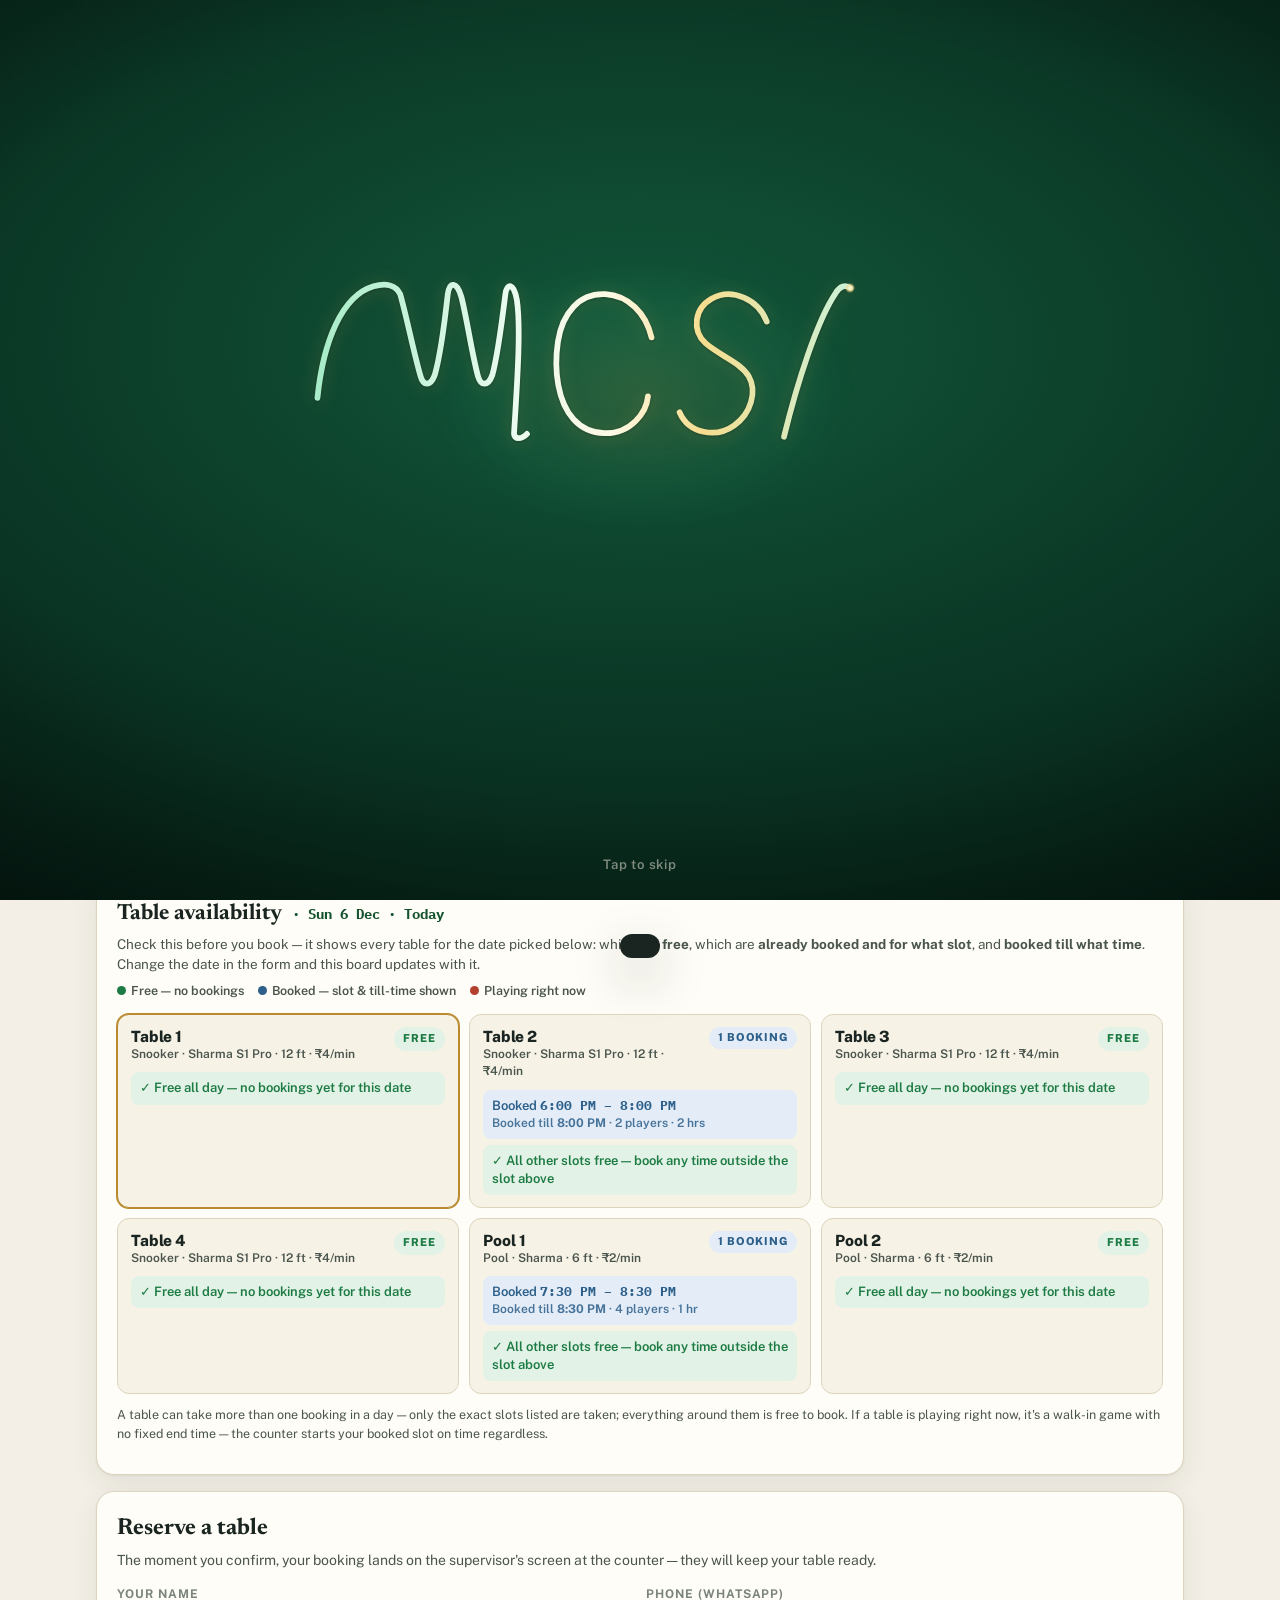
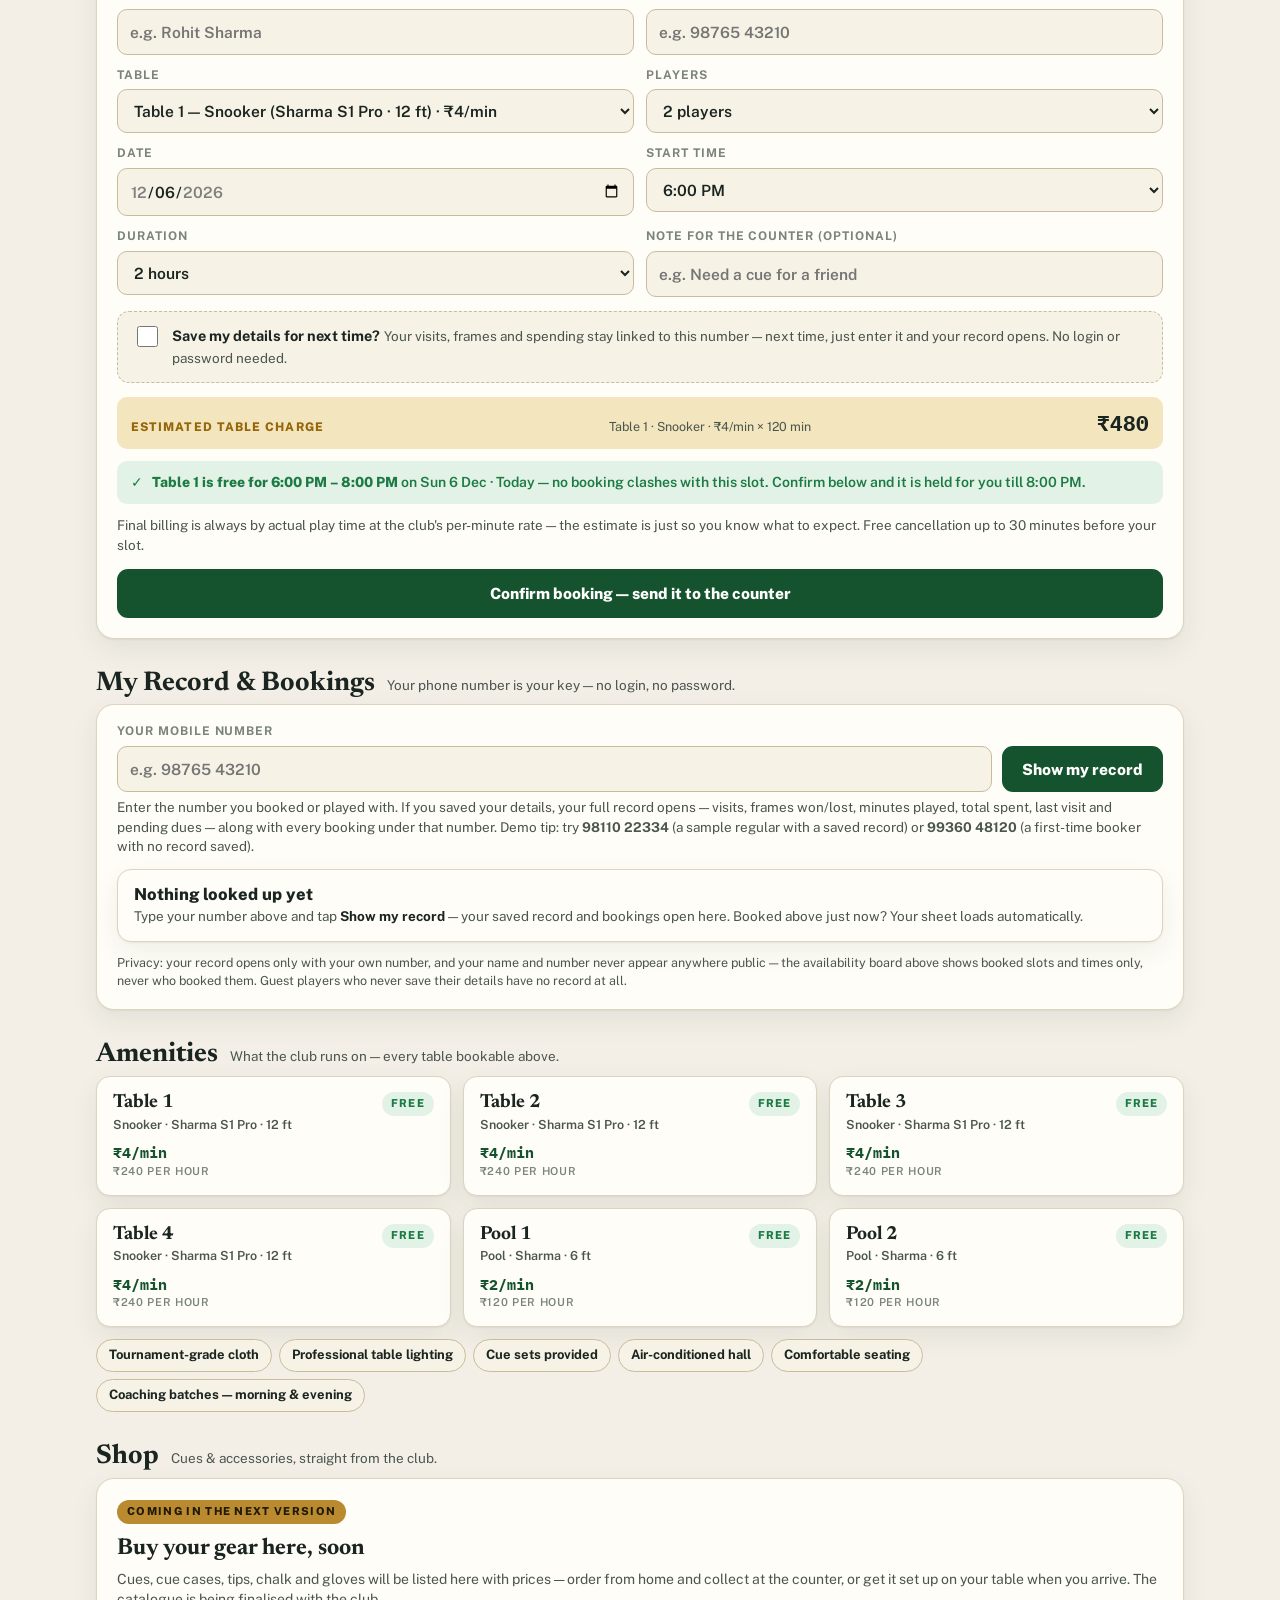
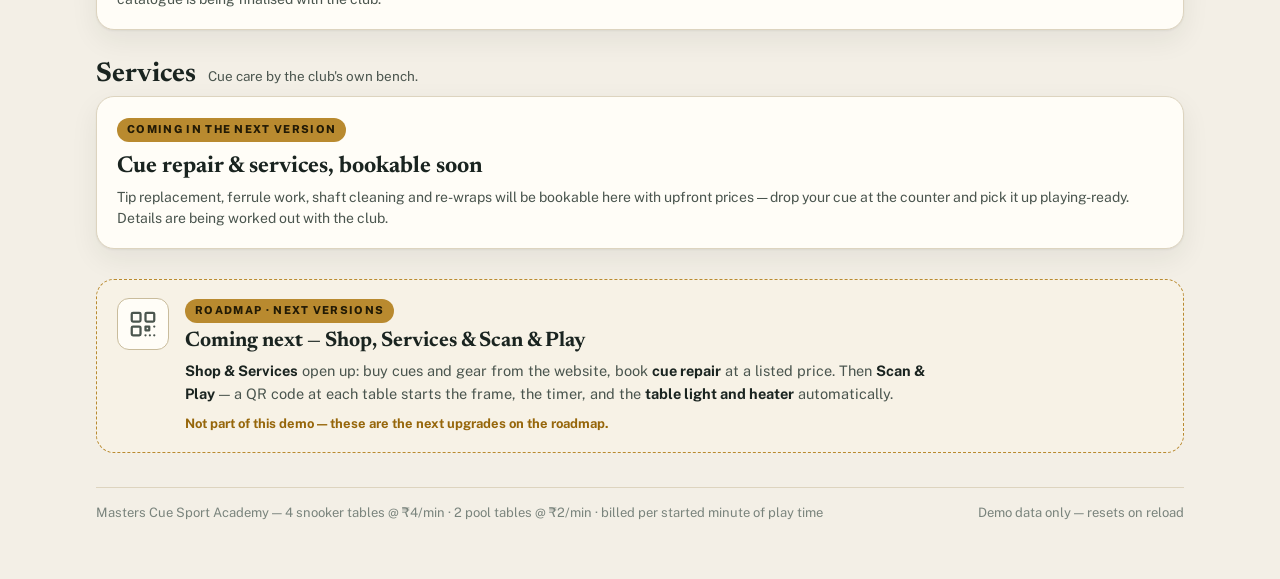
==== commit e2b2dd89: "Demo: full V1 parity, logins employee/1234 + admin/4321, Royal Flourish intro" ====
--- a/index.html
+++ b/index.html
@@ -508,6 +508,15 @@
   .student-rows .sr .v.mono{font-family:"IBM Plex Mono",monospace;font-variant-numeric:tabular-nums}
   .student-rows .sr .v.due-pending{color:var(--red)}
   @media (prefers-color-scheme: dark){ .student-rows .sr .v.due-pending{color:#ff9a86} }
+  /* Student actions (Admin only — this whole tab is owner-side) */
+  .stu-actions{border-top:1px solid var(--line);margin-top:13px;padding-top:12px;display:flex;flex-direction:column;gap:9px}
+  .stu-actions .sa-label{font-size:11px;font-weight:800;letter-spacing:.09em;text-transform:uppercase;color:var(--ink-3)}
+  .stu-actions .sa-row{display:flex;gap:8px;flex-wrap:wrap;align-items:center}
+  .stu-actions .sa-row .btn{width:auto}
+  .fee-paid-note{font-size:13.5px;color:var(--ink-2);font-weight:600;line-height:1.5}
+  /* Bill correction note in the Day Book */
+  .corr-note{font-size:12.5px;font-weight:700;color:var(--amber);background:var(--amber-soft);border-radius:8px;padding:6px 9px;margin-top:6px;line-height:1.45}
+  .ledger-row .corr-btn{margin-top:7px}
 
   /* ---------- Settings ---------- */
   .settings-card{background:var(--surface);border:1px solid var(--line);border-radius:18px;box-shadow:var(--shadow);padding:20px}
@@ -763,9 +772,228 @@
     .bk-side{text-align:left;align-items:flex-start}
     .bk-btns{justify-content:flex-start}
   }
+
+  /* ---------- MCSA intro (Royal Flourish) — full-screen, tap to skip ----------
+     Hand-drawn "MCSA" in the Royal Flourish hand: thin copperplate strokes,
+     sweeping entry arc into the M, peaked A with its crossbar drawn last, a
+     long A tail and an under-flourish sweep. Namespaced mc- classes so it
+     never collides with the page's own brand/ball styles. */
+  .mc-intro{
+    position:fixed;inset:0;z-index:200;overflow:hidden;display:grid;place-items:center;
+    background:radial-gradient(110% 85% at 50% 38%,#12573a 0%,#0a3524 52%,#04150e 100%);
+    transition:opacity 1.1s cubic-bezier(.22,.8,.3,1),transform 1.1s cubic-bezier(.22,.8,.3,1),visibility 1.1s;
+    cursor:pointer;-webkit-tap-highlight-color:transparent;
+  }
+  .mc-intro::after{
+    content:"";position:absolute;inset:0;pointer-events:none;
+    background:radial-gradient(90% 70% at 50% 45%,transparent 62%,rgba(0,0,0,.38) 100%);
+  }
+  .mc-intro.done{opacity:0;transform:scale(1.02);visibility:hidden;pointer-events:none}
+  .mc-halo{
+    position:absolute;left:50%;top:44%;width:min(78vw,560px);aspect-ratio:1.6;
+    transform:translate(-50%,-50%);pointer-events:none;
+    background:radial-gradient(50% 50% at 50% 50%,rgba(230,193,92,.13),rgba(70,200,140,.06) 55%,transparent 75%);
+    filter:blur(10px);opacity:0;transition:opacity 1.8s ease;
+  }
+  .mc-intro.playing .mc-halo{opacity:1}
+  .mc-stage{position:relative;z-index:2;text-align:center;padding:1rem;width:100%}
+  .mc-wordbox{position:relative;display:inline-block;width:min(92vw,720px)}
+  .mc-svg{display:block;width:100%;height:auto;overflow:visible}
+  .mc-wordgroup{filter:drop-shadow(0 2px 12px rgba(230,193,92,.22)) drop-shadow(0 1px 2px rgba(0,0,0,.3))}
+  .mc-draw{fill:none;stroke:url(#mcStrokeGrad);stroke-width:8;stroke-linecap:round;stroke-linejoin:round}
+  .mc-shinep{fill:none;stroke:rgba(255,253,242,.6);stroke-width:8;stroke-linecap:round;stroke-linejoin:round;filter:blur(2px)}
+  .mc-pen{
+    position:absolute;top:0;left:0;width:10px;height:10px;margin:-5px 0 0 -5px;border-radius:50%;
+    pointer-events:none;opacity:0;
+    background:radial-gradient(circle,#fffdf2 0%,rgba(243,217,139,.85) 42%,rgba(230,193,92,0) 74%);
+    filter:blur(.6px);
+  }
+  .mc-brand{margin-top:clamp(.9rem,3vh,1.8rem);opacity:0;transform:translateY(10px);transition:opacity 1.1s ease,transform 1.1s cubic-bezier(.22,.8,.3,1)}
+  .mc-brand.show{opacity:1;transform:none}
+  .mc-brandmark{display:inline-flex;align-items:center;gap:.5rem;font-weight:800;letter-spacing:.34em;text-indent:.34em;font-size:clamp(.95rem,3.4vw,1.25rem);color:#f4efe2;font-family:"Public Sans",system-ui,sans-serif}
+  .mc-ball{width:.68em;height:.68em;border-radius:50%;background:radial-gradient(circle at 32% 30%,#ff9a8a,#d8402f 62%,#8f1f14);box-shadow:0 2px 8px rgba(0,0,0,.45);display:inline-block}
+  .mc-swoosh{display:block;margin:.35rem auto .5rem;width:min(240px,60vw)}
+  .mc-swoosh path{stroke:#e6c15c;stroke-width:2.2;fill:none;stroke-linecap:round;stroke-dasharray:300;stroke-dashoffset:300;transition:stroke-dashoffset 1.5s cubic-bezier(.22,.8,.3,1) .25s}
+  .mc-brand.show .mc-swoosh path{stroke-dashoffset:0}
+  .mc-bname{color:#f4efe2;font-size:clamp(1.05rem,4vw,1.5rem);font-weight:700;letter-spacing:.02em}
+  .mc-bsub{color:rgba(244,239,226,.62);font-size:clamp(.8rem,2.8vw,.95rem);font-weight:500;margin-top:.35rem;letter-spacing:.04em}
+  .mc-skip{
+    position:absolute;z-index:3;left:50%;bottom:max(1.6rem,env(safe-area-inset-bottom));transform:translateX(-50%);
+    color:rgba(244,239,226,.5);font-size:.82rem;font-weight:600;letter-spacing:.06em;white-space:nowrap;
+    opacity:0;transition:opacity 1s ease .8s;pointer-events:none;
+  }
+  .mc-intro.playing .mc-skip{opacity:1}
+  @media (prefers-reduced-motion: reduce){
+    .mc-intro{transition-duration:.2s}
+    .mc-brand{transition-duration:.2s}
+  }
 </style>
 </head>
 <body>
+
+<!-- ============ MCSA intro — Royal Flourish, plays on load, tap to skip ============
+     "MCSA" draws itself stroke-by-stroke (~3.6s), a glass shine sweeps across,
+     the academy name fades in, then the intro lifts at ~7.4s to reveal the
+     home page below. Tapping anywhere skips instantly; reduced-motion
+     preference skips it entirely. Inline SVG/CSS/JS only — no extra assets. -->
+<div class="mc-intro" id="mcIntro" role="button" aria-label="MCSA intro. Tap to skip." tabindex="0">
+  <div class="mc-halo"></div>
+  <div class="mc-stage">
+    <div class="mc-wordbox">
+      <svg class="mc-svg" viewBox="0 0 1000 400" role="img" aria-label="MCSA">
+        <defs>
+          <linearGradient id="mcStrokeGrad" gradientUnits="userSpaceOnUse" x1="60" y1="0" x2="940" y2="0">
+            <stop offset="0" stop-color="#a9ecc9" />
+            <stop offset=".3" stop-color="#eafbef" />
+            <stop offset=".46" stop-color="#fdf8e2" />
+            <stop offset=".6" stop-color="#f6dd8f" />
+            <stop offset=".84" stop-color="#c9f2da" />
+            <stop offset="1" stop-color="#9fe8c0" />
+          </linearGradient>
+          <linearGradient id="mcShineGrad" gradientUnits="userSpaceOnUse" x1="-420" y1="0" x2="-80" y2="0">
+            <stop offset="0" stop-color="#000000" />
+            <stop offset=".5" stop-color="#ffffff" />
+            <stop offset="1" stop-color="#000000" />
+          </linearGradient>
+          <mask id="mcShineMask" maskUnits="userSpaceOnUse" x="0" y="0" width="1000" height="400">
+            <rect x="0" y="0" width="1000" height="400" fill="url(#mcShineGrad)" />
+          </mask>
+        </defs>
+        <g class="mc-wordgroup" id="mcWordGroup"></g>
+        <g id="mcShineGroup" mask="url(#mcShineMask)" opacity="0" aria-hidden="true"></g>
+      </svg>
+      <span class="mc-pen" id="mcPen"></span>
+    </div>
+    <div class="mc-brand" id="mcBrand">
+      <div class="mc-brandmark">MCSA <span class="mc-ball"></span></div>
+      <svg class="mc-swoosh" viewBox="0 0 240 18" aria-hidden="true"><path d="M4 13 C 70 3, 170 3, 236 10" /></svg>
+      <div class="mc-bname">Masters Cue Sport Academy</div>
+      <div class="mc-bsub">Snooker · Pool · Coaching — Balaganj, Lucknow</div>
+    </div>
+  </div>
+  <div class="mc-skip">Tap to skip</div>
+</div>
+<script>
+/* MCSA intro player — Royal Flourish hand, locked. Each letter is a
+   centreline path trimmed 0→1 with stroke-dashoffset so the pen truly
+   writes M-C-S-A in sequence; the A's crossbar is drawn last, then the
+   under-flourish sweep. Paths were cold-read as a rendered frame:
+   M-C-S-A must be unmistakable. */
+(function(){
+  var intro = document.getElementById('mcIntro');
+  if (!intro) return;
+  var reduced = window.matchMedia('(prefers-reduced-motion: reduce)').matches;
+  if (reduced){ intro.style.display = 'none'; return; }  /* skip instantly */
+  var wordGroup = document.getElementById('mcWordGroup');
+  var shine = document.getElementById('mcShineGroup');
+  var shineGrad = document.getElementById('mcShineGrad');
+  var pen = document.getElementById('mcPen');
+  var brand = document.getElementById('mcBrand');
+  var SVGNS = 'http://www.w3.org/2000/svg';
+  var ROYAL = [
+    "M 52 236 C 60 158, 86 94, 130 81 C 147 76, 161 79, 167 92 C 177 128, 185 170, 195 205 C 199 220, 209 220, 215 204 C 223 176, 229 128, 233 92 C 235 74, 246 74, 252 96 C 260 128, 266 172, 275 206 C 279 220, 289 220, 295 204 C 303 174, 309 124, 313 92 C 315 76, 325 76, 329 100 C 335 140, 329 220, 325 286 C 326 294, 335 294, 343 286",
+    "M 516 152 C 508 118, 484 94, 452 92 C 416 90, 392 118, 386 158 C 380 198, 386 242, 408 266 C 430 290, 470 292, 494 268 C 504 258, 510 246, 511 234",
+    "M 676 130 C 665 100, 628 82, 600 98 C 575 112, 572 142, 591 160 C 610 177, 639 186, 651 206 C 663 227, 654 258, 631 274 C 606 292, 568 286, 555 256",
+    "M 700 290 C 718 216, 746 128, 772 90 C 780 77, 792 77, 800 94 C 815 124, 836 196, 853 246 C 860 267, 868 281, 881 288 C 905 300, 940 296, 962 272 C 976 256, 978 238, 968 228",
+    "M 720 214 C 754 199, 800 197, 838 209 C 851 213, 863 211, 871 204",
+    "M 118 324 C 320 350, 640 350, 884 316"
+  ];
+  var paths = ROYAL.map(function(d){
+    var p = document.createElementNS(SVGNS, 'path');
+    p.setAttribute('d', d); p.setAttribute('class', 'mc-draw');
+    wordGroup.appendChild(p);
+    var s = document.createElementNS(SVGNS, 'path');
+    s.setAttribute('d', d); s.setAttribute('class', 'mc-shinep');
+    shine.appendChild(s);
+    return p;
+  });
+  var WRITE_START = 700, WRITE_DUR = 3600;   /* the hand writes the word */
+  var SHINE_AT = 4750, SHINE_DUR = 1500;     /* one glass shine sweeps across */
+  var BRAND_AT = 5550;                       /* academy name fades in */
+  var LIFT_AT = 7400;                        /* intro lifts, home page revealed */
+  var GAP = 90;                              /* ms of pen lift between letters */
+  var raf = null, startT = 0, finished = false;
+  var lens = [], starts = [], durs = [], totalLen = 0, built = false;
+  function easeInOut(t){ return t < 0.5 ? 4*t*t*t : 1 - Math.pow(-2*t + 2, 3) / 2; }
+  function buildSchedule(){
+    if (built) return;
+    var drawTotal = WRITE_DUR - GAP * (paths.length - 1);
+    var i, L;
+    for (i = 0; i < paths.length; i++){ L = paths[i].getTotalLength(); lens.push(L); totalLen += L; }
+    var cursor = 0;
+    for (i = 0; i < paths.length; i++){
+      starts.push(cursor);
+      durs.push(drawTotal * lens[i] / totalLen);
+      cursor += durs[i] + GAP;
+      paths[i].style.strokeDasharray = lens[i];
+      paths[i].style.strokeDashoffset = lens[i];
+    }
+    built = true;
+  }
+  function setProgress(p){
+    buildSchedule();
+    var target = p * WRITE_DUR;
+    var penPt = null, penFade = 1;
+    for (var i = 0; i < paths.length; i++){
+      var local = target - starts[i];
+      var drawn = Math.max(0, Math.min(lens[i], lens[i] * local / durs[i]));
+      paths[i].style.strokeDashoffset = lens[i] - drawn;
+      if (local >= 0 && local <= durs[i]){
+        penPt = paths[i].getPointAtLength(drawn);
+        var lp = local / durs[i];
+        penFade = Math.min(1, lp / 0.1, (1 - lp) / 0.06 + 0.25);
+      }
+    }
+    if (penPt && p > 0 && p < 1){
+      pen.style.left = (penPt.x / 10) + '%';   /* viewBox is 1000 × 400 */
+      pen.style.top = (penPt.y / 4) + '%';
+      pen.style.opacity = (0.85 * Math.max(0, penFade)).toFixed(3);
+    } else {
+      pen.style.opacity = 0;
+    }
+  }
+  var WORD_X = 40, WORD_W = 940, BAND = 170;
+  function frame(now){
+    var t = now - startT;
+    if (t < WRITE_START){ setProgress(0); pen.style.opacity = 0; }
+    else if (t <= WRITE_START + WRITE_DUR){ setProgress(easeInOut((t - WRITE_START) / WRITE_DUR)); }
+    else { setProgress(1); pen.style.opacity = 0; }
+    if (t >= SHINE_AT && t <= SHINE_AT + SHINE_DUR){
+      var s = easeInOut((t - SHINE_AT) / SHINE_DUR);
+      var pos = WORD_X - BAND + s * (WORD_W + 2 * BAND);
+      shineGrad.setAttribute('x1', (pos - BAND).toFixed(1));
+      shineGrad.setAttribute('x2', (pos + BAND).toFixed(1));
+      shine.style.opacity = 1;
+    } else if (t > SHINE_AT + SHINE_DUR){
+      shine.style.opacity = 0;
+    }
+    if (t >= BRAND_AT) brand.classList.add('show');
+    if (t >= LIFT_AT){ finish(); return; }
+    raf = requestAnimationFrame(frame);
+  }
+  function finish(){
+    if (finished) return;
+    finished = true;
+    cancelAnimationFrame(raf);
+    setProgress(1);
+    shine.style.opacity = 0;
+    pen.style.opacity = 0;
+    brand.classList.add('show');
+    intro.classList.add('done');
+    intro.classList.remove('playing');
+    intro.setAttribute('aria-hidden', 'true');
+    setTimeout(function(){ intro.style.display = 'none'; }, 1300);
+  }
+  intro.addEventListener('click', finish);
+  intro.addEventListener('keydown', function(e){
+    if (e.key === 'Enter' || e.key === ' ' || e.key === 'Escape'){ e.preventDefault(); finish(); }
+  });
+  intro.classList.add('playing');
+  setProgress(0);
+  startT = performance.now();
+  raf = requestAnimationFrame(frame);
+})();
+</script>
 
 <header class="topbar">
   <div class="topbar-in">
@@ -801,8 +1029,8 @@
     <div class="mm-head">Staff &amp; owner</div>
     <button id="mmDash" class="hidden" onclick="goDashboard()">My dashboard</button>
     <button id="mmLogin" onclick="openLogin()">Login — staff &amp; owner</button>
-    <button class="mm-demo" id="mmDemoSup" onclick="demoQuickLogin('supervisor')">Demo: Supervisor login<small>One tap · PIN 1234 · counter view</small></button>
-    <button class="mm-demo" id="mmDemoAdm" onclick="demoQuickLogin('admin')">Demo: Admin (Owner) login<small>One tap · PIN 4321 · full control</small></button>
+    <button class="mm-demo" id="mmDemoSup" onclick="demoQuickLogin('supervisor')">Demo: Supervisor login<small>One tap · Name: employee · PIN 1234 · counter view</small></button>
+    <button class="mm-demo" id="mmDemoAdm" onclick="demoQuickLogin('admin')">Demo: Admin (Owner) login<small>One tap · ID: admin · PIN 4321 · full control</small></button>
     <button id="mmLogout" class="hidden" onclick="logout()">Log out</button>
   </div>
 </header>
@@ -839,15 +1067,15 @@
         <button type="button" class="btn-demo btn-demo-sup" onclick="demoQuickLogin('supervisor')">
           <span class="bd-title">Login as Supervisor →</span>
           <span class="bd-sub">Counter view — current tables, live timers &amp; frame control, bookings, and today's + this week's earnings only.</span>
-          <span class="bd-cred">Demo · Name: Demo Supervisor · PIN: 1234</span>
+          <span class="bd-cred">Demo · Name: employee · PIN: 1234</span>
         </button>
         <button type="button" class="btn-demo btn-demo-adm" onclick="demoQuickLogin('admin')">
           <span class="bd-title">Login as Admin (Owner) →</span>
           <span class="bd-sub">Full control — all earnings &amp; history, Day Book, Students / Coaching, Customers, bookings and rate settings.</span>
-          <span class="bd-cred">Demo · Email: owner@demo.club · PIN: 4321</span>
+          <span class="bd-cred">Demo · ID: admin · PIN: 4321</span>
         </button>
       </div>
-      <p class="da-foot">Prefer the full sign-in flow? Use the <strong>Login</strong> button at the top right — it asks “staff or owner?” and takes the same demo PINs (Staff 1234 · Owner 4321). In the live version these demo logins are removed and real PINs are set by the owner.</p>
+      <p class="da-foot">Prefer the full sign-in flow? Use the <strong>Login</strong> button at the top right — it asks “staff or owner?” and takes the same demo details: <strong>Staff — name <span style="font-family:'IBM Plex Mono',monospace">employee</span>, PIN 1234 · Owner — ID <span style="font-family:'IBM Plex Mono',monospace">admin</span>, PIN 4321</strong>. In the live version these demo logins are removed and real PINs are set by the owner.</p>
     </div>
 
     <div id="bookNowSec">
@@ -1058,15 +1286,28 @@
     </section>
 
     <section id="admStudentsSec" class="hidden">
-      <p class="section-note">Coaching students at a glance — who joined when, how long they have been learning, their monthly fee, whether this month is paid or pending, and how many sessions they have attended. <strong>Sample data for this demo only</strong> — in the full version the owner adds real students and marks fees as they come in.</p>
+      <p class="section-note">Coaching students, managed by the owner — add a student once with their joining date and <strong>"learning since" is worked out automatically</strong> from then on. Collect a fee by Cash or UPI-Scanner, or leave it Pending; add attended sessions with one tap. Four sample students are pre-loaded so the shape is visible. Supervisors never see this tab.</p>
       <div class="students-summary">
         <div class="stat"><div class="k">Active students</div><div class="v" id="stuTotal">4</div><div class="s">Currently learning</div></div>
-        <div class="stat"><div class="k">Fees collected · Nov</div><div class="v" id="stuCollected">₹0</div><div class="s" id="stuCollectedSub">This month</div></div>
-        <div class="stat pending"><div class="k">Fees pending · Nov</div><div class="v" id="stuPending">₹0</div><div class="s" id="stuPendingSub">To collect</div></div>
+        <div class="stat"><div class="k" id="stuCollectedK">Fees collected · this month</div><div class="v" id="stuCollected">₹0</div><div class="s" id="stuCollectedSub">This month</div></div>
+        <div class="stat pending"><div class="k" id="stuPendingK">Fees pending · this month</div><div class="v" id="stuPending">₹0</div><div class="s" id="stuPendingSub">To collect</div></div>
         <div class="stat"><div class="k">Sessions attended</div><div class="v" id="stuSessions">0</div><div class="s">All students, total</div></div>
       </div>
+      <div class="form-card" style="margin:0 0 14px">
+        <h3>Add a student</h3>
+        <div class="fc-sub">Name, joining date and monthly fee are all it takes — the new student starts with this month's fee Pending and 0 sessions.</div>
+        <div class="form-grid">
+          <div class="field"><label for="nsName">Student name</label><input id="nsName" type="text" placeholder="e.g. Dev Patel" autocomplete="off"></div>
+          <div class="field"><label for="nsPhone">Mobile (optional)</label><input id="nsPhone" type="tel" placeholder="For fee reminders" autocomplete="off"></div>
+          <div class="field"><label for="nsJoined">Joining date</label><input id="nsJoined" type="date"></div>
+          <div class="field"><label for="nsFee">Monthly fee (₹)</label><input id="nsFee" type="number" min="0" step="100" placeholder="e.g. 5000"></div>
+          <div class="field"><label for="nsCoach">Coach</label><input id="nsCoach" type="text" placeholder="e.g. Rahul Verma" autocomplete="off"></div>
+          <div class="field"><label for="nsBatch">Batch / timing</label><input id="nsBatch" type="text" placeholder="e.g. Evening · 5–6 PM" autocomplete="off"></div>
+        </div>
+        <div style="margin-top:14px"><button class="btn btn-start" style="max-width:280px" onclick="addStudent()">Add student</button></div>
+      </div>
       <div class="student-grid" id="studentGrid"></div>
-      <p class="section-note" style="margin:14px 0 0">In the full version: tap a student to see full fee history month by month, mark a fee paid in one tap, and see joining anniversaries — e.g. “learning for 6 months” — automatically, no manual counting.</p>
+      <p class="section-note" style="margin:14px 0 0">Fee due dates roll forward from each student's joining day every month — pay on time and the next due date appears on its own; leave it pending and it shows as overdue until collected.</p>
     </section>
 
     <section id="admCustomersSec" class="hidden">
@@ -1101,7 +1342,7 @@
           <strong>Customer</strong> — the public website: Book Now, Amenities, Shop, Services. No login, ever — the phone number is the key.<br>
           <strong>Supervisor</strong> — current tables and frame control, bookings, and only today's + this week's earnings.<br>
           <strong>Admin (owner)</strong> — everything: all earnings and history, the full Day Book, students, bookings and these settings.<br>
-          <strong>Sign-in</strong> — the Login button (top right) opens a separate sign-in page that asks "staff or owner?": staff sign in with name + PIN and land on the Supervisor view; the owner signs in with email + PIN and gets full Admin.<br>
+          <strong>Sign-in</strong> — the Login button (top right) opens a separate sign-in page that asks "staff or owner?": staff sign in with their staff name + PIN and land on the Supervisor view; the owner signs in with owner ID + PIN and gets full Admin.<br>
           <strong>Customer profiles</strong> — regulars are saved by mobile number only when they opt in; guests are never saved. A customer's name and number never appear on the public availability board.
         </div>
       </div>
@@ -1124,34 +1365,34 @@
             <button type="button" class="btn-demo btn-demo-sup" onclick="demoQuickLogin('supervisor')">
               <span class="bd-title">Supervisor (Demo) →</span>
               <span class="bd-sub">Counter view — tables, bookings, today + this week only.</span>
-              <span class="bd-cred">PIN: 1234</span>
+              <span class="bd-cred">Name: employee · PIN: 1234</span>
             </button>
             <button type="button" class="btn-demo btn-demo-adm" onclick="demoQuickLogin('admin')">
               <span class="bd-title">Admin · Owner (Demo) →</span>
               <span class="bd-sub">Full control — earnings, Day Book, students, settings.</span>
-              <span class="bd-cred">PIN: 4321</span>
+              <span class="bd-cred">ID: admin · PIN: 4321</span>
             </button>
           </div>
         </div>
         <div class="login-choices">
-          <button type="button" class="choice on" id="choiceStaff" onclick="chooseLogin('staff')">I'm staff<span>Counter / supervisor — sign in with your name + PIN.</span></button>
-          <button type="button" class="choice" id="choiceOwner" onclick="chooseLogin('owner')">I'm the owner<span>Full admin — sign in with your email + PIN.</span></button>
+          <button type="button" class="choice on" id="choiceStaff" onclick="chooseLogin('staff')">I'm staff<span>Counter / supervisor — sign in with your staff name + PIN.</span></button>
+          <button type="button" class="choice" id="choiceOwner" onclick="chooseLogin('owner')">I'm the owner<span>Full admin — sign in with your owner ID + PIN.</span></button>
         </div>
         <form id="staffForm" class="login-form" onsubmit="return doStaffLogin()">
           <div class="login-err hidden" id="staffErr"></div>
-          <div class="field"><label for="liStaffName">Your name</label><input id="liStaffName" type="text" placeholder="e.g. Rahul — evening counter" autocomplete="off"></div>
+          <div class="field"><label for="liStaffName">Your staff name</label><input id="liStaffName" type="text" placeholder="Your staff sign-in name" autocomplete="off"></div>
           <div class="field"><label for="liStaffPin">PIN</label><input id="liStaffPin" type="password" inputmode="numeric" placeholder="Your staff PIN" autocomplete="off"></div>
           <button class="btn btn-start" type="submit">Sign in as staff →</button>
           <p class="login-note">Forgot your PIN? The owner resets staff PINs from Admin — it takes ten seconds. Every bill you save is tagged with your name.</p>
         </form>
         <form id="ownerForm" class="login-form hidden" onsubmit="return doOwnerLogin()">
           <div class="login-err hidden" id="ownerErr"></div>
-          <div class="field"><label for="liOwnerEmail">Owner email</label><input id="liOwnerEmail" type="email" placeholder="e.g. owner@example.com" autocomplete="off"></div>
+          <div class="field"><label for="liOwnerId">Owner ID</label><input id="liOwnerId" type="text" placeholder="Your owner sign-in ID" autocomplete="off"></div>
           <div class="field"><label for="liOwnerPin">PIN</label><input id="liOwnerPin" type="password" inputmode="numeric" placeholder="Your owner PIN" autocomplete="off"></div>
           <button class="btn btn-start" type="submit">Sign in as owner →</button>
-          <p class="login-note">Forgot your PIN? In the live version a reset code is emailed to this address — or use the one-time recovery code given at setup.</p>
+          <p class="login-note">Forgot your PIN? In the live version the owner resets it with the one-time recovery code given at setup.</p>
         </form>
-        <div class="login-demo"><strong>Demo sign-ins —</strong> Use the one-tap buttons above, or type it in: Staff: any name, PIN <strong>1234</strong>. Owner: any email, PIN <strong>4321</strong>. In the live version the demo buttons are removed, the real PINs are set by the owner and checked on the server — they never appear in the page itself.</div>
+        <div class="login-demo"><strong>Demo login details —</strong> so you can check both sides yourself:<br>Supervisor (staff): name <strong>employee</strong> · PIN <strong>1234</strong><br>Owner (admin): ID <strong>admin</strong> · PIN <strong>4321</strong><br>Or use the one-tap buttons above — they sign in with these same two accounts. In the live version the demo details are removed, the real PINs are set by the owner and checked on the server — they never appear in the page itself.</div>
         <p class="login-note"><strong>Customers:</strong> no login, no password, no account — your phone number is your key for bookings and your record. Customer accounts arrive with the <strong>Shop in version two</strong>, so anything you order there is saved under your account.</p>
       </div>
     </div>
@@ -1218,6 +1459,22 @@
   </div>
 </div>
 
+<!-- Bill correction modal (Admin only — a reason is always recorded) -->
+<div class="overlay" id="correctOverlay" role="dialog" aria-modal="true" aria-labelledby="corrTitle">
+  <div class="modal">
+    <h2 id="corrTitle">Correct this bill</h2>
+    <div class="sub" id="corrSub"></div>
+    <div class="login-err hidden" id="corrErr"></div>
+    <div class="field" style="margin-bottom:12px"><label for="corrAmt">Corrected total (₹)</label><input id="corrAmt" type="number" min="0" step="1"></div>
+    <div class="field" style="margin-bottom:12px"><label for="corrReason">Reason for the correction (required)</label><input id="corrReason" type="text" placeholder="e.g. Wrong table charged — it was Pool, not Snooker" autocomplete="off"></div>
+    <p class="section-note" style="margin:0 0 4px">The original amount, the corrected amount and your reason stay on the Day Book entry — corrections are never silent, and every total on this page re-adds itself.</p>
+    <div class="modal-btns" style="margin-top:16px">
+      <button class="btn btn-ghost" onclick="closeCorrect()">Cancel</button>
+      <button class="btn btn-brass" onclick="saveCorrect()">Save correction</button>
+    </div>
+  </div>
+</div>
+
 <div class="toast" id="toast" role="status"></div>
 
 <script>
@@ -1225,12 +1482,12 @@
 var RATES = { snooker:4, pool:2 };
 
 var TABLES = [
-  { id:1, name:'Table 1', kind:'Snooker', detail:'Sharma S1 Pro', rate:4 },
-  { id:2, name:'Table 2', kind:'Snooker', detail:'Sharma S1 Pro', rate:4 },
-  { id:3, name:'Table 3', kind:'Snooker', detail:'Sharma S1 Pro', rate:4 },
-  { id:4, name:'Table 4', kind:'Snooker', detail:'Sharma S1 Pro', rate:4 },
-  { id:5, name:'Pool 1',  kind:'Pool',    detail:'Pool table',    rate:2 },
-  { id:6, name:'Pool 2',  kind:'Pool',    detail:'Pool table',    rate:2 }
+  { id:1, name:'Table 1', kind:'Snooker', detail:'Sharma S1 Pro · 12 ft', rate:4 },
+  { id:2, name:'Table 2', kind:'Snooker', detail:'Sharma S1 Pro · 12 ft', rate:4 },
+  { id:3, name:'Table 3', kind:'Snooker', detail:'Sharma S1 Pro · 12 ft', rate:4 },
+  { id:4, name:'Table 4', kind:'Snooker', detail:'Sharma S1 Pro · 12 ft', rate:4 },
+  { id:5, name:'Pool 1',  kind:'Pool',    detail:'Sharma · 6 ft',    rate:2 },
+  { id:6, name:'Pool 2',  kind:'Pool',    detail:'Sharma · 6 ft',    rate:2 }
 ];
 /* session: { p1, p2, startTs, frames:[secs], frameStartTs, paused, f1, f2 } */
 TABLES.forEach(function(t){ t.session = null; });
@@ -1390,14 +1647,20 @@
 /* =============== Roles, navigation & sign-in ===============
    The page always opens on the public customer website. Staff and the
    owner reach their views only through the Login page (top right):
-   staff = name + PIN → Supervisor, owner = email + PIN → Admin.
+   staff = staff name + PIN → Supervisor, owner = owner ID + PIN → Admin.
+   Demo accounts: staff "employee" / 1234, owner "admin" / 4321.
    Customers never sign in — the phone number is their key. */
 var role = 'customer';
 var supTab = 'tables';
 var admTab = 'overview';
-var session = null;        /* null | {kind:'staff', name} | {kind:'owner', email} */
+var session = null;        /* null | {kind:'staff', name} | {kind:'owner', id} */
 var loginKind = 'staff';
+/* Demo accounts — exactly the details printed on the login page so the
+   owner can check both sides. The live version checks real PINs on the
+   server; these exist only in this try-out demo. */
+var DEMO_STAFF_NAME = 'employee';
 var DEMO_STAFF_PIN = '1234';
+var DEMO_OWNER_ID = 'admin';
 var DEMO_OWNER_PIN = '4321';
 function placeTables(){
   var mount = document.getElementById('tablesMount');
@@ -1489,40 +1752,42 @@
 function demoQuickLogin(kind){
   closeMenu();
   if (kind === 'admin'){
-    session = { kind:'owner', email:'owner@demo.club' };
+    session = { kind:'owner', id:DEMO_OWNER_ID };
     updateAuthUI();
     setRole('admin');
-    toast('Demo login — you are in as Admin (Owner). Full control: earnings, Day Book, students & settings.');
+    toast('Demo login — you are in as Admin (Owner, ID: admin). Full control: earnings, Day Book, students & settings.');
   } else {
-    session = { kind:'staff', name:'Demo Supervisor' };
+    session = { kind:'staff', name:DEMO_STAFF_NAME };
     updateAuthUI();
     setRole('supervisor');
-    toast('Demo login — you are in as Supervisor. Counter view: tables, bookings, today + this week only.');
+    toast('Demo login — you are in as Supervisor (employee). Counter view: tables, bookings, today + this week only.');
   }
   return false;
 }
 function doStaffLogin(){
   var name = document.getElementById('liStaffName').value.trim();
   var pin = document.getElementById('liStaffPin').value.trim();
-  if (!name){ loginError('staffErr', 'Enter your name first — it is how the counter knows who is on shift, and it tags every bill you save.'); document.getElementById('liStaffName').focus(); return false; }
-  if (pin !== DEMO_STAFF_PIN){ loginError('staffErr', 'That PIN does not match. In this demo the staff PIN is 1234 — in the live version, 5 wrong tries lock sign-in for 15 minutes and the owner can reset your PIN.'); document.getElementById('liStaffPin').focus(); return false; }
-  session = { kind:'staff', name:name };
+  if (!name){ loginError('staffErr', 'Enter your staff name first — it is how the counter knows who is on shift, and it tags every bill you save. In this demo the staff name is "employee".'); document.getElementById('liStaffName').focus(); return false; }
+  if (name.toLowerCase() !== DEMO_STAFF_NAME){ loginError('staffErr', 'That staff name is not recognised. In this demo the staff name is "employee" — check the demo login details below. In the live version the owner adds each staff member by name.'); document.getElementById('liStaffName').focus(); return false; }
+  if (pin !== DEMO_STAFF_PIN){ loginError('staffErr', 'That PIN does not match the staff account. In this demo the staff PIN is 1234 — in the live version, 5 wrong tries lock sign-in for 15 minutes and the owner can reset your PIN.'); document.getElementById('liStaffPin').focus(); return false; }
+  session = { kind:'staff', name:DEMO_STAFF_NAME };
   document.getElementById('liStaffPin').value = '';
   updateAuthUI();
   setRole('supervisor');
-  toast('Welcome, '+name+' — signed in as staff. You are on the counter (Supervisor) view.');
+  toast('Welcome, employee — signed in as staff. You are on the counter (Supervisor) view.');
   return false;
 }
 function doOwnerLogin(){
-  var email = document.getElementById('liOwnerEmail').value.trim();
+  var id = document.getElementById('liOwnerId').value.trim();
   var pin = document.getElementById('liOwnerPin').value.trim();
-  if (!/^\S+@\S+\.\S+$/.test(email)){ loginError('ownerErr', 'Enter the owner\u2019s email address — that email is also where a PIN reset code is sent if the PIN is ever forgotten.'); document.getElementById('liOwnerEmail').focus(); return false; }
-  if (pin !== DEMO_OWNER_PIN){ loginError('ownerErr', 'That PIN does not match. In this demo the owner PIN is 4321 — in the live version, use "Forgot PIN" on this page to get a reset code on your email.'); document.getElementById('liOwnerPin').focus(); return false; }
-  session = { kind:'owner', email:email };
+  if (!id){ loginError('ownerErr', 'Enter the owner ID first. In this demo the owner ID is "admin" — see the demo login details below.'); document.getElementById('liOwnerId').focus(); return false; }
+  if (id.toLowerCase() !== DEMO_OWNER_ID){ loginError('ownerErr', 'That owner ID is not recognised. In this demo the owner ID is "admin" — check the demo login details below.'); document.getElementById('liOwnerId').focus(); return false; }
+  if (pin !== DEMO_OWNER_PIN){ loginError('ownerErr', 'That PIN does not match the owner account. In this demo the owner PIN is 4321 — in the live version, use the recovery code from setup to reset a forgotten PIN.'); document.getElementById('liOwnerPin').focus(); return false; }
+  session = { kind:'owner', id:DEMO_OWNER_ID };
   document.getElementById('liOwnerPin').value = '';
   updateAuthUI();
   setRole('admin');
-  toast('Welcome back — signed in as the owner. Full Admin control.');
+  toast('Welcome back — signed in as the owner (admin). Full Admin control.');
   return false;
 }
 function logout(){
@@ -1553,7 +1818,7 @@
   var mmDemoSup = document.getElementById('mmDemoSup');
   var mmDemoAdm = document.getElementById('mmDemoAdm');
   if (session){
-    chip.textContent = session.kind==='owner' ? ('Owner · '+session.email) : (session.name+' · Staff');
+    chip.textContent = session.kind==='owner' ? ('Owner · '+session.id) : (session.name+' · Staff');
     chip.classList.remove('hidden');
     loginBtn.classList.add('hidden');
     logoutBtn.classList.remove('hidden');
@@ -1564,7 +1829,7 @@
     mmDash.classList.remove('hidden');
     mmDash.textContent = session.kind==='owner' ? 'Admin dashboard' : 'Counter dashboard';
     document.getElementById('supWho').innerHTML = 'Signed in as <strong>'+esc(session.kind==='staff' ? session.name : 'staff')+'</strong> — Supervisor (staff). You see today\u2019s and this week\u2019s earnings only.';
-    document.getElementById('admWho').innerHTML = 'Signed in as the <strong>owner</strong>'+(session.kind==='owner' ? ' ('+esc(session.email)+')' : '')+' — Admin, full control: every day, every record, all settings.';
+    document.getElementById('admWho').innerHTML = 'Signed in as the <strong>owner</strong>'+(session.kind==='owner' ? ' (ID: '+esc(session.id)+')' : '')+' — Admin, full control: every day, every record, all settings.';
   } else {
     chip.classList.add('hidden'); chip.textContent = '';
     loginBtn.classList.remove('hidden');
@@ -2005,7 +2270,8 @@
   document.getElementById('dayTotalBreak').textContent = 'Cash '+rs(tt.cash)+' + UPI-Scanner '+rs(tt.upi)+' + Pending '+rs(tt.pending)+' — always adds up';
   document.getElementById('ledgerEmpty').style.display = ledger.length ? 'none' : 'block';
   var html = '';
-  ledger.slice().reverse().forEach(function(e){
+  ledger.map(function(e, idx){ return { e:e, idx:idx }; }).reverse().forEach(function(pair){
+    var e = pair.e;
     var frameTxt = e.split ? ' · frames '+e.f1+'–'+e.f2+' · '+esc(e.p1)+' pays '+rs(e.split.s1)+', '+esc(e.p2)+' pays '+rs(e.split.s2)+' of the table bill' : '';
     var fbTxt = (e.frameSecs && e.frameSecs.length > 1) ? ' · '+e.frameSecs.map(function(sec,i){ return 'Frame '+(i+1)+' '+fmtClock(sec); }).join(', ')+' — play time only, pauses excluded' : '';
     var comps = entryComponents(e);
@@ -2013,15 +2279,67 @@
       var lbl = comps.length > 1 ? esc(c.who)+': '+payLabel(c.pay) : payLabel(c.pay);
       return '<span class="pay '+c.pay+'">'+lbl+'</span>';
     }).join(' ');
+    var corrHtml = e.correction
+      ? '<div class="corr-note">✎ Corrected by the owner — was '+rs(e.correction.from)+', now '+rs(e.total)+'. Reason: '+esc(e.correction.reason)+'</div>'
+      : '';
     html += '<div class="ledger-row">' +
       '<div><div class="ltab">'+e.tableName+'</div><div class="lt">'+fmtTime(e.startTs)+' – '+fmtTime(e.endTs)+'</div></div>' +
       '<div><div class="lp">'+esc(e.players)+'</div><div class="ld">'+e.minutes+' min play time @ '+rs(e.rate)+'/min · table '+rs(e.tableCharge)+frameTxt+fbTxt+'</div>' +
-      '<div style="display:flex;gap:5px;flex-wrap:wrap">'+pills+'</div></div>' +
-      '<div class="lamt">'+rs(e.total)+'</div>' +
+      '<div style="display:flex;gap:5px;flex-wrap:wrap">'+pills+'</div>'+corrHtml+'</div>' +
+      '<div class="lamt">'+rs(e.total)+'<br><button class="btn btn-ghost btn-small corr-btn" onclick="openCorrect('+pair.idx+')">Correct bill</button></div>' +
     '</div>';
   });
   document.getElementById('ledgerRows').innerHTML = html;
   renderStats();
+}
+
+/* =============== Bill correction (Admin only, reason always recorded) ===============
+   Only the owner can correct a saved bill, and never silently: the entry
+   keeps the original amount and the reason, and every total re-adds. */
+var correctIdx = null;
+function openCorrect(idx){
+  var e = ledger[idx];
+  if (!e) return;
+  correctIdx = idx;
+  document.getElementById('corrSub').textContent = e.tableName+' · '+e.players+' · '+fmtTime(e.startTs)+' – '+fmtTime(e.endTs)+' · billed '+rs(e.total);
+  document.getElementById('corrAmt').value = e.total;
+  document.getElementById('corrReason').value = '';
+  document.getElementById('corrErr').classList.add('hidden');
+  document.getElementById('correctOverlay').classList.add('open');
+}
+function closeCorrect(){
+  document.getElementById('correctOverlay').classList.remove('open');
+  correctIdx = null;
+}
+function saveCorrect(){
+  if (correctIdx === null) return;
+  var e = ledger[correctIdx];
+  if (!e) return;
+  var amtEl = document.getElementById('corrAmt');
+  var reasonEl = document.getElementById('corrReason');
+  var errEl = document.getElementById('corrErr');
+  var newTotal = Math.round(+amtEl.value);
+  var reason = reasonEl.value.trim();
+  if (isNaN(newTotal) || newTotal < 0){ errEl.textContent = 'Enter the corrected total — ₹0 or more.'; errEl.classList.remove('hidden'); amtEl.focus(); return; }
+  if (!reason){ errEl.textContent = 'A reason is required — a correction is never saved silently. One line is enough: what was wrong.'; errEl.classList.remove('hidden'); reasonEl.focus(); return; }
+  var oldTotal = e.total;
+  /* Rescale each player's share so the split proportions survive */
+  var comps = entryComponents(e);
+  var sum = comps.reduce(function(a,c){ return a + c.amt; }, 0) || oldTotal || 1;
+  var assigned = 0;
+  comps.forEach(function(c, i){
+    if (i === comps.length - 1){ c.amt = newTotal - assigned; }
+    else { c.amt = Math.round(newTotal * c.amt / sum); assigned += c.amt; }
+  });
+  e.components = comps;
+  if (e.split && comps.length >= 2){ e.split = { s1:comps[0].amt, s2:comps[1].amt }; }
+  e.tableCharge = newTotal;
+  e.total = newTotal;
+  e.correction = { from:oldTotal, reason:reason, ts:Date.now() };
+  closeCorrect();
+  renderBook();
+  renderEarnings();
+  toast('Bill corrected — '+rs(oldTotal)+' → '+rs(newTotal)+'. The reason is on the Day Book entry.');
 }
 
 /* =============== Bookings =============== */
@@ -2171,6 +2489,7 @@
   var note = document.getElementById('bkNote').value.trim();
   if (!name){ toast('Add your name — the booking goes under it.'); document.getElementById('bkName').focus(); return; }
   if (!phone){ toast('Add your phone number — the counter may need to reach you.'); document.getElementById('bkPhone').focus(); return; }
+  if (date < todayStr() || date > document.getElementById('bkDate').max){ toast('Bookings open from today up to 7 days ahead — pick a date in that window.'); document.getElementById('bkDate').focus(); return; }
   var conflict = slotConflict(tid, date, time, dur);
   if (conflict){
     toast(t.name+' is already booked '+bookingRange(conflict)+' on '+prettyDate(date)+' — booked till '+minToSlot(bookingEndMin(conflict))+'. Pick a time after that, or another table.');
@@ -2398,13 +2717,48 @@
   toast('Rates saved — snooker '+rs(s)+'/min, pool '+rs(p)+'/min on free tables.');
 }
 
-/* =============== Students / Coaching — SAMPLE DATA ONLY (demo) =============== */
+/* =============== Students / Coaching (Admin-managed) ===============
+   The owner adds students with a joining date; "learning since" and the
+   monthly fee due date are always worked out from that date. Fees are
+   collected by Cash / UPI-Scanner or left Pending. Four sample students
+   are pre-loaded so the record shape is visible in the demo. */
 var STUDENTS = [
-  { name:'Aarav Sharma', joined:'15 Aug 2026', learning:'2 months 24 days', fee:5000, status:'paid',    sessions:34, coach:'Rahul Verma', nextDue:'15 Dec 2026', batch:'Evening · 5–6 PM' },
-  { name:'Kabir Singh',  joined:'20 Jun 2026', learning:'4 months 19 days', fee:6000, status:'paid',    sessions:58, coach:'Rahul Verma', nextDue:'20 Nov 2026', batch:'Evening · 4–5 PM' },
-  { name:'Vihaan Gupta', joined:'02 Sep 2026', learning:'2 months 6 days',  fee:5000, status:'pending', sessions:26, coach:'Rahul Verma', nextDue:'02 Nov 2026', batch:'Morning · 11 AM–12 PM' },
-  { name:'Arjun Mehta',  joined:'10 Oct 2026', learning:'29 days',          fee:4500, status:'pending', sessions:11, coach:'Imran Khan',  nextDue:'10 Nov 2026', batch:'Evening · 5–6 PM' }
+  { name:'Aarav Sharma', joinedISO:'2026-08-15', fee:5000, status:'paid',    feePay:'upi',  sessions:34, coach:'Rahul Verma', batch:'Evening · 5–6 PM',    sample:true },
+  { name:'Kabir Singh',  joinedISO:'2026-06-20', fee:6000, status:'paid',    feePay:'cash', sessions:58, coach:'Rahul Verma', batch:'Evening · 4–5 PM',    sample:true },
+  { name:'Vihaan Gupta', joinedISO:'2026-09-02', fee:5000, status:'pending', feePay:null,   sessions:26, coach:'Rahul Verma', batch:'Morning · 11 AM–12 PM', sample:true },
+  { name:'Arjun Mehta',  joinedISO:'2026-10-10', fee:4500, status:'pending', feePay:null,   sessions:11, coach:'Imran Khan',  batch:'Evening · 5–6 PM',    sample:true }
 ];
+var MONTHS_SHORT = ['Jan','Feb','Mar','Apr','May','Jun','Jul','Aug','Sep','Oct','Nov','Dec'];
+var MONTHS_FULL = ['January','February','March','April','May','June','July','August','September','October','November','December'];
+function fmtISODate(iso){
+  var p = String(iso).split('-');
+  var d = new Date(+p[0], +p[1]-1, +p[2]);
+  return pad(d.getDate())+' '+MONTHS_SHORT[d.getMonth()]+' '+d.getFullYear();
+}
+function fmtDateObj(d){ return pad(d.getDate())+' '+MONTHS_SHORT[d.getMonth()]+' '+d.getFullYear(); }
+/* "Learning since" — counted from the joining date, never typed by hand */
+function learningText(iso){
+  var p = String(iso).split('-');
+  var j = new Date(+p[0], +p[1]-1, +p[2]);
+  var now = new Date(); now.setHours(0,0,0,0);
+  if (j > now) return 'Starts '+fmtISODate(iso);
+  var months = (now.getFullYear()-j.getFullYear())*12 + (now.getMonth()-j.getMonth());
+  var anchor = new Date(j.getFullYear(), j.getMonth()+months, j.getDate());
+  if (anchor > now){ months--; anchor = new Date(j.getFullYear(), j.getMonth()+months, j.getDate()); }
+  var days = Math.round((now - anchor) / 86400000);
+  if (months <= 0) return days <= 0 ? 'Joined today' : days + (days===1 ? ' day' : ' days');
+  return months + (months===1 ? ' month ' : ' months ') + days + (days===1 ? ' day' : ' days');
+}
+/* Monthly fee falls due on the joining day-of-month: for a paid student the
+   next cycle's date; for a pending one, the date it fell due (overdue). */
+function feeDueDate(s){
+  var day = +String(s.joinedISO).split('-')[2];
+  var now = new Date(); now.setHours(0,0,0,0);
+  var due = new Date(now.getFullYear(), now.getMonth(), day);
+  if (s.status === 'paid'){ if (due <= now) due = new Date(now.getFullYear(), now.getMonth()+1, day); }
+  else if (due > now){ due = new Date(now.getFullYear(), now.getMonth()-1, day); }
+  return due;
+}
 function studentInitials(name){
   return name.split(' ').map(function(w){ return w.charAt(0); }).join('').slice(0,2).toUpperCase();
 }
@@ -2414,35 +2768,93 @@
     sessionsTotal += s.sessions;
     if (s.status==='paid'){ collected += s.fee; paidCount++; } else { pending += s.fee; pendingCount++; }
   });
+  var monthShort = MONTHS_SHORT[new Date().getMonth()];
+  var monthFull = MONTHS_FULL[new Date().getMonth()];
   document.getElementById('stuTotal').textContent = STUDENTS.length;
   document.getElementById('studentCount').textContent = STUDENTS.length;
+  document.getElementById('stuCollectedK').textContent = 'Fees collected · '+monthShort;
+  document.getElementById('stuPendingK').textContent = 'Fees pending · '+monthShort;
   document.getElementById('stuCollected').textContent = rs(collected);
   document.getElementById('stuCollectedSub').textContent = paidCount + (paidCount===1 ? ' student paid' : ' students paid');
   document.getElementById('stuPending').textContent = rs(pending);
   document.getElementById('stuPendingSub').textContent = pendingCount + (pendingCount===1 ? ' student pending' : ' students pending');
   document.getElementById('stuSessions').textContent = sessionsTotal;
-  document.getElementById('studentGrid').innerHTML = STUDENTS.map(function(s){
+  var today0 = new Date(); today0.setHours(0,0,0,0);
+  document.getElementById('studentGrid').innerHTML = STUDENTS.map(function(s, i){
     var isPending = s.status==='pending';
+    var due = feeDueDate(s);
+    var overdue = isPending && due < today0;
+    var actions = isPending
+      ? '<div class="sa-label">Collect '+esc(monthFull)+' fee — '+rs(s.fee)+'</div>' +
+        '<div class="sa-row">' +
+          '<button class="btn btn-start btn-small" onclick="studentFee('+i+',\'cash\')">Paid · Cash</button>' +
+          '<button class="btn btn-ghost btn-small" onclick="studentFee('+i+',\'upi\')">Paid · UPI-Scanner</button>' +
+          '<button class="btn btn-ghost btn-small" onclick="studentFee('+i+',\'pending\')">Keep Pending</button>' +
+        '</div>'
+      : '<div class="fee-paid-note">✓ '+esc(monthFull)+' fee of '+rs(s.fee)+' collected · '+payLabel(s.feePay || 'cash')+'. Next fee due '+fmtDateObj(due)+'.</div>';
+    actions += '<div class="sa-row"><span class="sa-label" style="align-self:center">Sessions</span>' +
+      '<button class="btn btn-ghost btn-small" onclick="studentSession('+i+')">+1 session attended</button></div>';
     return '<article class="student-card">' +
       '<div class="student-head">' +
         '<div class="student-avatar" aria-hidden="true">'+studentInitials(s.name)+'</div>' +
-        '<div><div class="student-name">'+esc(s.name)+'</div><div class="student-sub">'+esc(s.batch)+' · Coach: '+esc(s.coach)+'</div></div>' +
+        '<div><div class="student-name">'+esc(s.name)+(s.sample ? '<span class="sample-badge">Sample</span>' : '')+'</div><div class="student-sub">'+esc(s.batch)+' · Coach: '+esc(s.coach)+'</div></div>' +
         '<span class="fee-status '+(isPending ? 'pending' : 'paid')+'">'+(isPending ? '● Fee pending' : '✓ Fee paid')+'</span>' +
       '</div>' +
       '<div class="learning-box">' +
-        '<div><div class="lb-k">Learning since</div><div class="lb-v">'+esc(s.learning)+'</div><div class="lb-s">Joined '+esc(s.joined)+'</div></div>' +
+        '<div><div class="lb-k">Learning since</div><div class="lb-v">'+learningText(s.joinedISO)+'</div><div class="lb-s">Joined '+fmtISODate(s.joinedISO)+' · counted automatically</div></div>' +
         '<div class="lb-sessions"><div class="n">'+s.sessions+'</div><div class="l">Sessions attended</div></div>' +
       '</div>' +
       '<div class="student-rows">' +
         '<div class="sr"><div class="k">Monthly coaching fee</div><div class="v mono">'+rs(s.fee)+' / month</div></div>' +
-        '<div class="sr"><div class="k">Fee status · November</div><div class="v">'+(isPending ? 'Pending — not yet paid' : 'Paid')+'</div></div>' +
+        '<div class="sr"><div class="k">Fee status · '+esc(monthFull)+'</div><div class="v">'+(isPending ? 'Pending — not yet paid' : 'Paid · '+payLabel(s.feePay || 'cash'))+'</div></div>' +
         '<div class="sr"><div class="k">Coach</div><div class="v">'+esc(s.coach)+'</div></div>' +
-        '<div class="sr"><div class="k">'+(isPending ? 'Fee was due' : 'Next fee due')+'</div><div class="v mono'+(isPending ? ' due-pending' : '')+'">'+esc(s.nextDue)+(isPending ? ' · overdue' : '')+'</div></div>' +
-        '<div class="sr"><div class="k">Joining date</div><div class="v mono">'+esc(s.joined)+'</div></div>' +
+        '<div class="sr"><div class="k">'+(isPending ? 'Fee was due' : 'Next fee due')+'</div><div class="v mono'+(overdue ? ' due-pending' : '')+'">'+fmtDateObj(due)+(overdue ? ' · overdue' : '')+'</div></div>' +
+        '<div class="sr"><div class="k">Joining date</div><div class="v mono">'+fmtISODate(s.joinedISO)+'</div></div>' +
         '<div class="sr"><div class="k">Batch / timing</div><div class="v">'+esc(s.batch)+'</div></div>' +
       '</div>' +
+      '<div class="stu-actions">'+actions+'</div>' +
     '</article>';
   }).join('');
+}
+function studentFee(i, method){
+  var s = STUDENTS[i];
+  if (!s) return;
+  if (method === 'pending'){
+    toast(s.name+'\u2019s fee stays Pending — it keeps showing in Fees pending until it is collected.');
+    return;
+  }
+  s.status = 'paid'; s.feePay = method;
+  renderStudents();
+  toast(s.name+'\u2019s fee of '+rs(s.fee)+' recorded — Paid · '+payLabel(method)+'.');
+}
+function studentSession(i){
+  var s = STUDENTS[i];
+  if (!s) return;
+  s.sessions++;
+  renderStudents();
+  toast('Session added — '+s.name+' has now attended '+s.sessions+' sessions.');
+}
+function addStudent(){
+  var name = document.getElementById('nsName').value.trim();
+  var phone = document.getElementById('nsPhone').value.trim();
+  var joined = document.getElementById('nsJoined').value;
+  var fee = Math.round(+document.getElementById('nsFee').value || 0);
+  var coach = document.getElementById('nsCoach').value.trim() || '—';
+  var batch = document.getElementById('nsBatch').value.trim() || '—';
+  if (!name){ toast('Add the student\u2019s name first.'); document.getElementById('nsName').focus(); return; }
+  if (!joined){ toast('Pick the joining date — "learning since" is counted from it automatically.'); document.getElementById('nsJoined').focus(); return; }
+  if (joined > todayStr()){ toast('The joining date cannot be in the future.'); document.getElementById('nsJoined').focus(); return; }
+  if (fee <= 0){ toast('Enter the monthly coaching fee.'); document.getElementById('nsFee').focus(); return; }
+  STUDENTS.unshift({ name:name, phone:phone, joinedISO:joined, fee:fee, status:'pending', feePay:null, sessions:0, coach:coach, batch:batch, sample:false });
+  document.getElementById('nsName').value = '';
+  document.getElementById('nsPhone').value = '';
+  document.getElementById('nsFee').value = '';
+  document.getElementById('nsCoach').value = '';
+  document.getElementById('nsBatch').value = '';
+  document.getElementById('nsJoined').value = todayStr();
+  renderStudents();
+  toast(name+' added — learning since counts from '+fmtISODate(joined)+' on its own. This month\u2019s fee starts as Pending.');
+  document.getElementById('studentGrid').scrollIntoView({behavior:'smooth', block:'nearest'});
 }
 
 /* =============== Init =============== */
@@ -2457,6 +2869,11 @@
   var dateEl = document.getElementById('bkDate');
   dateEl.value = todayStr();
   dateEl.min = todayStr();
+  /* Bookings open today → 7 days ahead, same as the live version */
+  var maxD = new Date(); maxD.setDate(maxD.getDate() + 7);
+  dateEl.max = maxD.getFullYear()+'-'+pad(maxD.getMonth()+1)+'-'+pad(maxD.getDate());
+  var nsJoinedEl = document.getElementById('nsJoined');
+  if (nsJoinedEl) nsJoinedEl.value = todayStr();
   updEstimate();
   /* Sample bookings so the counter view shows how bookings land */
   bookingSeq++;
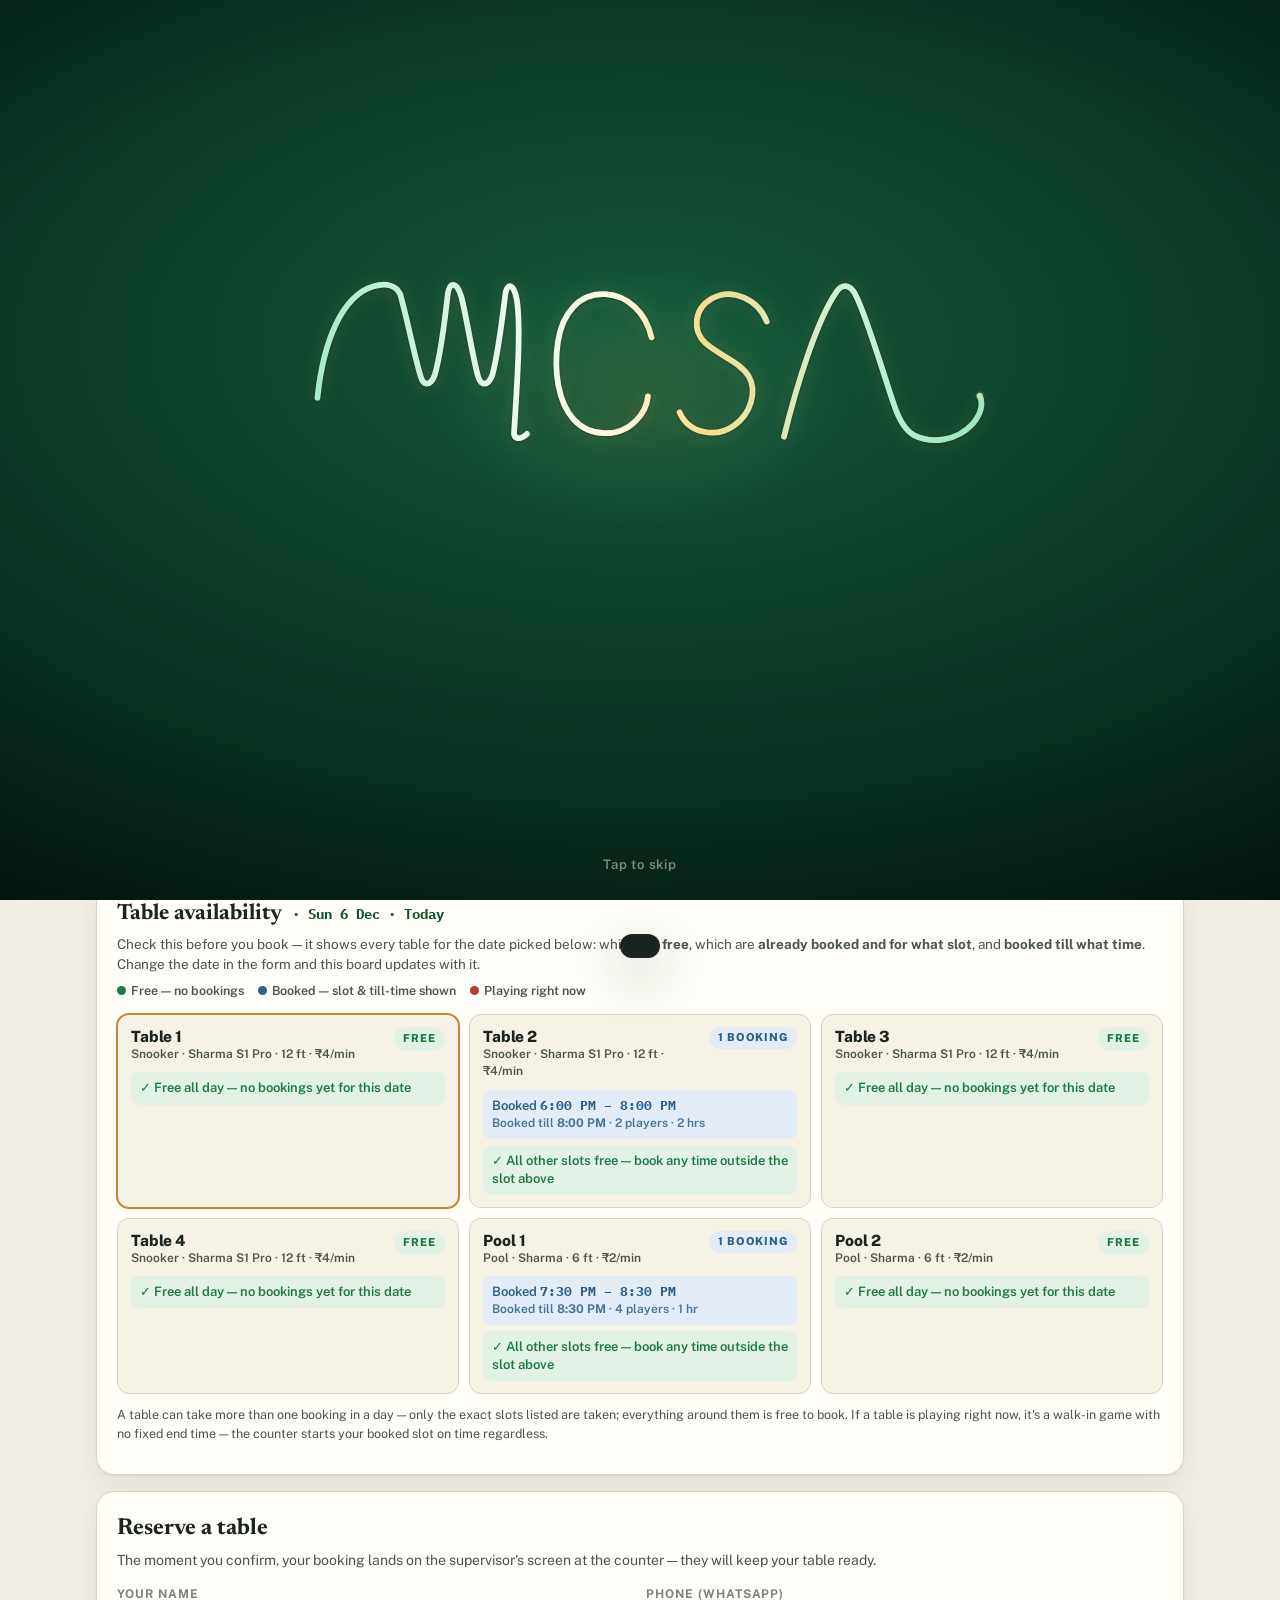
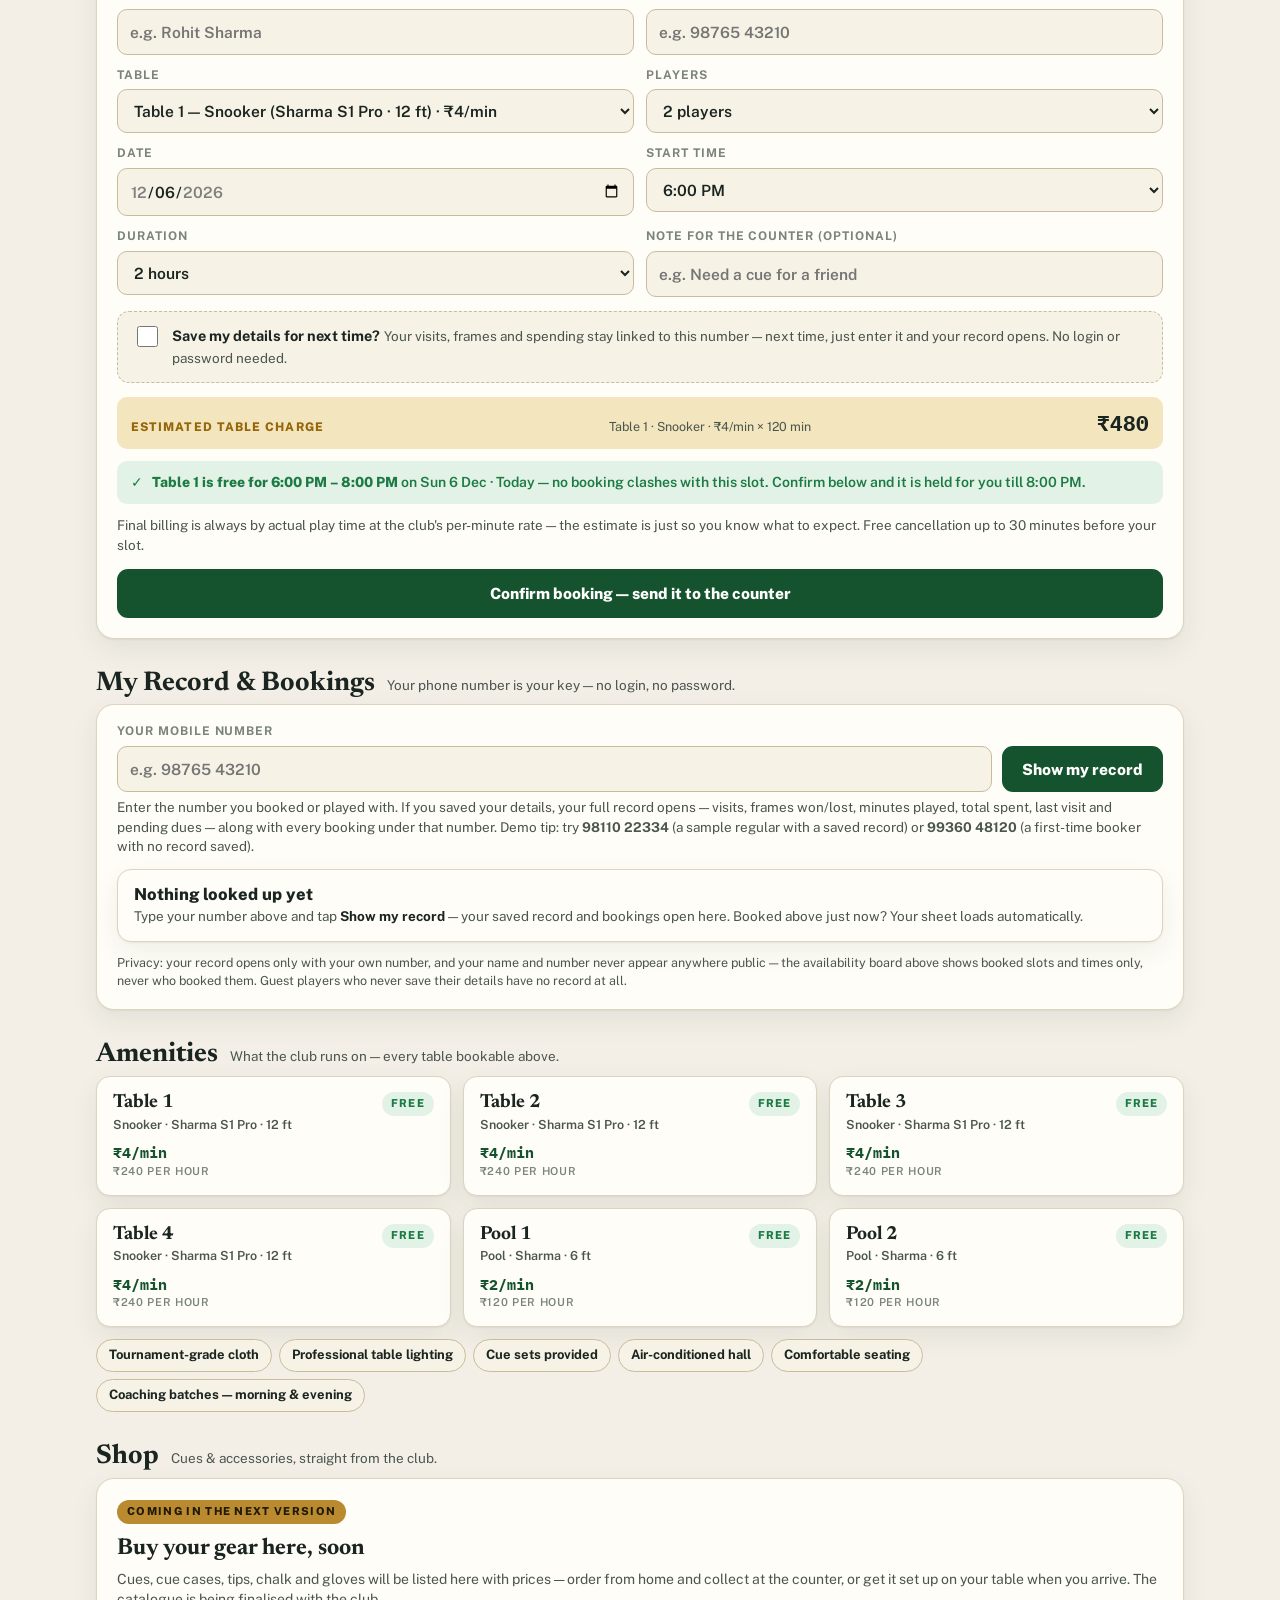
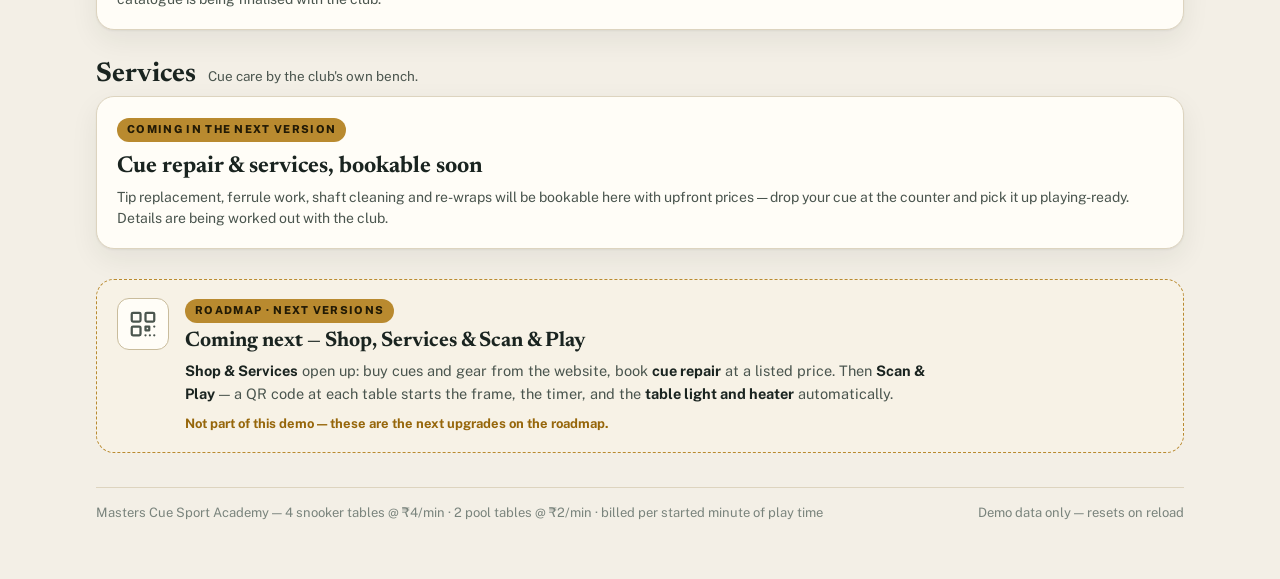
==== commit 899d7d44: "Demo: Supervisor Pending account — view and clear pending dues" ====
--- a/index.html
+++ b/index.html
@@ -517,6 +517,16 @@
   /* Bill correction note in the Day Book */
   .corr-note{font-size:12.5px;font-weight:700;color:var(--amber);background:var(--amber-soft);border-radius:8px;padding:6px 9px;margin-top:6px;line-height:1.45}
   .ledger-row .corr-btn{margin-top:7px}
+  /* Supervisor Pending account (demo: counter can clear dues here) */
+  .pend-lab{display:block;font-family:"Public Sans",sans-serif;font-size:11px;font-weight:800;letter-spacing:.09em;text-transform:uppercase;color:var(--red);margin-top:2px}
+  .pend-note{
+    background:var(--amber-soft);color:var(--amber);border-radius:10px;
+    padding:11px 14px;font-size:14px;line-height:1.55;font-weight:600;margin:0 0 14px;
+  }
+  .pend-note strong{font-weight:800}
+  .pend-actions{display:flex;gap:7px;flex-wrap:wrap;align-items:center;margin-top:9px}
+  .pend-actions .btn{width:auto}
+  .pend-actions .pa-who{font-size:13px;font-weight:800;color:var(--ink-2)}
 
   /* ---------- Settings ---------- */
   .settings-card{background:var(--surface);border:1px solid var(--line);border-radius:18px;box-shadow:var(--shadow);padding:20px}
@@ -1066,7 +1076,7 @@
       <div class="demo-login-grid">
         <button type="button" class="btn-demo btn-demo-sup" onclick="demoQuickLogin('supervisor')">
           <span class="bd-title">Login as Supervisor →</span>
-          <span class="bd-sub">Counter view — current tables, live timers &amp; frame control, bookings, and today's + this week's earnings only.</span>
+          <span class="bd-sub">Counter view — current tables, live timers &amp; frame control, bookings, today's + this week's earnings, and the Pending account (clear dues in this demo).</span>
           <span class="bd-cred">Demo · Name: employee · PIN: 1234</span>
         </button>
         <button type="button" class="btn-demo btn-demo-adm" onclick="demoQuickLogin('admin')">
@@ -1196,7 +1206,8 @@
     <nav class="tabs" aria-label="Supervisor views">
       <button class="tab" id="supTabTables" aria-selected="true" onclick="showSupTab('tables')">Current Tables</button>
       <button class="tab" id="supTabBookings" aria-selected="false" onclick="showSupTab('bookings')">Bookings <span class="count" id="supBookCount">0</span></button>
-      <span class="try-hint">You run the floor: start and pause frames here as games finish. Bookings from the website land in the Bookings tab the moment a player confirms.</span>
+      <button class="tab" id="supTabPending" aria-selected="false" onclick="showSupTab('pending')">Pending <span class="count" id="supPendCount">0</span></button>
+      <span class="try-hint">You run the floor: start and pause frames here as games finish. Bookings from the website land in the Bookings tab the moment a player confirms. The Pending tab shows who owes what — and in this demo you can clear a due here when it is paid.</span>
     </nav>
 
     <section id="supTablesSec"><div id="supTablesSlot"></div></section>
@@ -1204,7 +1215,26 @@
       <p class="section-note">Every booking made on the website shows here instantly. When the player arrives, tap <strong>Start table</strong> — the timer starts under their name. Full booking history and all records sit with Admin.</p>
       <div class="bk-list bookings-list"></div>
     </section>
-    <p class="section-note" style="margin-top:16px">Supervisors see today's earning and this week's earning only — monthly totals, the full Day Book and settings are Admin's.</p>
+    <section id="supPendingSec" class="hidden">
+      <p class="pend-note"><strong>The Pending account.</strong> Every rupee still to collect — who owes what, bill by bill and fee by fee. In this demo the counter can clear a due right here: when a player or student pays, tap <strong>Collected · Cash</strong> or <strong>Collected · UPI-Scanner</strong> against their share and the totals, earnings and Day Book update on the spot. Everything else stays as it was — no monthly totals, no full Day Book history, no rates or settings, and no adding or editing students.</p>
+      <div class="book-summary">
+        <div class="stat pending"><div class="k">Pending to collect</div><div class="v" id="supPendTotal">₹0</div><div class="s" id="supPendTotalSub">Nobody owes anything</div></div>
+        <div class="stat"><div class="k">Table bills pending</div><div class="v" id="supPendBills">₹0</div><div class="s" id="supPendBillsSub">No bill shares pending</div></div>
+        <div class="stat"><div class="k">Coaching fees pending</div><div class="v" id="supPendFees">₹0</div><div class="s" id="supPendFeesSub">No fees pending</div></div>
+        <div class="stat"><div class="k">People owing</div><div class="v" id="supPendPeople">0</div><div class="s" id="supPendPeopleSub">All clear at the counter</div></div>
+      </div>
+      <div class="sec-head" style="margin-top:18px"><h2>Pending table bills</h2><span class="sh-note">Shares marked Pending when the bill was closed — plus earlier dues on a saved player's record.</span></div>
+      <div class="ledger-card">
+        <div class="empty" id="supPendBillsEmpty">
+          <div class="big">No table bills pending</div>
+          <div>When a bill is closed with any share as Pending, it appears here with the players, table and amount.</div>
+        </div>
+        <div id="supPendBillsRows"></div>
+      </div>
+      <div class="sec-head" style="margin-top:22px"><h2>Pending coaching fees</h2><span class="sh-note">Students whose monthly fee is still unpaid — the counter can collect and clear it here in this demo; adding or editing students stays Admin-only.</span></div>
+      <div class="bk-list" id="supPendStudents"></div>
+    </section>
+    <p class="section-note" style="margin-top:16px">Supervisors see today's earning and this week's earning, plus the Pending account — and in this demo they can clear pending dues from it. Monthly totals, the full Day Book history and settings stay Admin-only.</p>
   </section>
 
   <!-- ================= ADMIN VIEW ================= -->
@@ -1227,9 +1257,9 @@
         <div class="s">Every day on record</div>
       </div>
       <div class="stat pending">
-        <div class="k">Pending to collect</div>
+        <div class="k">Pending to collect · today</div>
         <div class="v" id="admPending">₹0</div>
-        <div class="s" id="admPendingSub">Nobody owes anything</div>
+        <div class="s" id="admPendingSub">No bill shares pending today</div>
       </div>
     </section>
 
@@ -1286,7 +1316,7 @@
     </section>
 
     <section id="admStudentsSec" class="hidden">
-      <p class="section-note">Coaching students, managed by the owner — add a student once with their joining date and <strong>"learning since" is worked out automatically</strong> from then on. Collect a fee by Cash or UPI-Scanner, or leave it Pending; add attended sessions with one tap. Four sample students are pre-loaded so the shape is visible. Supervisors never see this tab.</p>
+      <p class="section-note">Coaching students, managed by the owner — add a student once with their joining date and <strong>"learning since" is worked out automatically</strong> from then on. Collect a fee by Cash or UPI-Scanner, or leave it Pending; add attended sessions with one tap. Four sample students are pre-loaded so the shape is visible. Supervisors never see this tab — in their Pending account they only see a student's pending fee, which in this demo they can clear when it is paid.</p>
       <div class="students-summary">
         <div class="stat"><div class="k">Active students</div><div class="v" id="stuTotal">4</div><div class="s">Currently learning</div></div>
         <div class="stat"><div class="k" id="stuCollectedK">Fees collected · this month</div><div class="v" id="stuCollected">₹0</div><div class="s" id="stuCollectedSub">This month</div></div>
@@ -1340,7 +1370,7 @@
         <h3>Who sees what</h3>
         <div class="sc-sub" style="margin-bottom:0">
           <strong>Customer</strong> — the public website: Book Now, Amenities, Shop, Services. No login, ever — the phone number is the key.<br>
-          <strong>Supervisor</strong> — current tables and frame control, bookings, and only today's + this week's earnings.<br>
+          <strong>Supervisor</strong> — current tables and frame control, bookings, today's + this week's earnings, and the Pending account — in this demo the Supervisor can also clear pending dues from it (mark a bill share or a student fee collected by Cash or UPI-Scanner). Monthly totals, the full Day Book history, rates and settings stay Admin-only.<br>
           <strong>Admin (owner)</strong> — everything: all earnings and history, the full Day Book, students, bookings and these settings.<br>
           <strong>Sign-in</strong> — the Login button (top right) opens a separate sign-in page that asks "staff or owner?": staff sign in with their staff name + PIN and land on the Supervisor view; the owner signs in with owner ID + PIN and gets full Admin.<br>
           <strong>Customer profiles</strong> — regulars are saved by mobile number only when they opt in; guests are never saved. A customer's name and number never appear on the public availability board.
@@ -1364,7 +1394,7 @@
           <div class="demo-login-grid">
             <button type="button" class="btn-demo btn-demo-sup" onclick="demoQuickLogin('supervisor')">
               <span class="bd-title">Supervisor (Demo) →</span>
-              <span class="bd-sub">Counter view — tables, bookings, today + this week only.</span>
+              <span class="bd-sub">Counter view — tables, bookings, today + this week, and Pending (clear dues in this demo).</span>
               <span class="bd-cred">Name: employee · PIN: 1234</span>
             </button>
             <button type="button" class="btn-demo btn-demo-adm" onclick="demoQuickLogin('admin')">
@@ -1760,7 +1790,7 @@
     session = { kind:'staff', name:DEMO_STAFF_NAME };
     updateAuthUI();
     setRole('supervisor');
-    toast('Demo login — you are in as Supervisor (employee). Counter view: tables, bookings, today + this week only.');
+    toast('Demo login — you are in as Supervisor (employee). Counter view: tables, bookings, today + this week, and the Pending account.');
   }
   return false;
 }
@@ -1828,7 +1858,7 @@
     mmLogout.classList.remove('hidden');
     mmDash.classList.remove('hidden');
     mmDash.textContent = session.kind==='owner' ? 'Admin dashboard' : 'Counter dashboard';
-    document.getElementById('supWho').innerHTML = 'Signed in as <strong>'+esc(session.kind==='staff' ? session.name : 'staff')+'</strong> — Supervisor (staff). You see today\u2019s and this week\u2019s earnings only.';
+    document.getElementById('supWho').innerHTML = 'Signed in as <strong>'+esc(session.kind==='staff' ? session.name : 'staff')+'</strong> — Supervisor (staff). You see today\u2019s and this week\u2019s earnings, plus the Pending account — in this demo you can clear dues from it too.';
     document.getElementById('admWho').innerHTML = 'Signed in as the <strong>owner</strong>'+(session.kind==='owner' ? ' (ID: '+esc(session.id)+')' : '')+' — Admin, full control: every day, every record, all settings.';
   } else {
     chip.classList.add('hidden'); chip.textContent = '';
@@ -1839,7 +1869,7 @@
     if (mmDemoAdm) mmDemoAdm.classList.remove('hidden');
     mmLogout.classList.add('hidden');
     mmDash.classList.add('hidden');
-    document.getElementById('supWho').innerHTML = 'Signed in as <strong>staff</strong> — Supervisor. You see today\u2019s and this week\u2019s earnings only.';
+    document.getElementById('supWho').innerHTML = 'Signed in as <strong>staff</strong> — Supervisor. You see today\u2019s and this week\u2019s earnings, plus the Pending account — in this demo you can clear dues from it too.';
     document.getElementById('admWho').innerHTML = 'Signed in as the <strong>owner</strong> — Admin, full control: every day, every record, all settings.';
   }
 }
@@ -1847,9 +1877,12 @@
   supTab = v;
   document.getElementById('supTablesSec').classList.toggle('hidden', v!=='tables');
   document.getElementById('supBookingsSec').classList.toggle('hidden', v!=='bookings');
+  document.getElementById('supPendingSec').classList.toggle('hidden', v!=='pending');
   document.getElementById('supTabTables').setAttribute('aria-selected', v==='tables');
   document.getElementById('supTabBookings').setAttribute('aria-selected', v==='bookings');
+  document.getElementById('supTabPending').setAttribute('aria-selected', v==='pending');
   placeTables();
+  if (v==='pending') renderSupPending();
   window.scrollTo({top:0, behavior:'smooth'});
 }
 function showAdmTab(v){
@@ -2246,9 +2279,10 @@
   ledger.forEach(function(e){
     entryComponents(e).forEach(function(c){ if (c.pay==='pending') pendNames.push(c.who); });
   });
-  document.getElementById('admPendingSub').textContent = pendNames.length ? ('Owed by: '+pendNames.join(', ')) : 'Nobody owes anything';
+  document.getElementById('admPendingSub').textContent = pendNames.length ? ('Owed by: '+pendNames.join(', ')) : 'No bill shares pending today';
   document.getElementById('bookCount').textContent = ledger.length;
   document.getElementById('admBookCount').textContent = waiting;
+  renderSupPending();
 }
 function payLabel(p){ return p==='cash' ? 'Cash' : p==='upi' ? 'UPI-Scanner' : 'Pending'; }
 function renderEarnings(){
@@ -2291,6 +2325,145 @@
   });
   document.getElementById('ledgerRows').innerHTML = html;
   renderStats();
+}
+
+/* =============== Supervisor Pending account (demo: counter can clear) ===============
+   Every outstanding due in one place: pending shares of today's bills,
+   earlier pending dues sitting on a saved player's record, and pending
+   coaching fees. In THIS DEMO the Supervisor can clear a due here —
+   marking a share or a fee collected by Cash / UPI-Scanner updates the
+   totals, the earnings and the Day Book. The Supervisor still gets no
+   monthly totals, no full Day Book history, no rates/settings and no
+   student add/edit — those stay Admin-only. */
+function pendingBillItems(){
+  var items = [];
+  ledger.forEach(function(e, ei){
+    var comps = entryComponents(e);
+    var shares = [];
+    var amt = 0;
+    comps.forEach(function(c, ci){
+      if (c.pay==='pending'){ shares.push({ who:c.who, amt:c.amt, entryIdx:ei, compIdx:ci }); amt += c.amt; }
+    });
+    if (!shares.length) return;
+    items.push({ kind:'ledger', players:e.players, table:e.tableName, when:'Today', time:fmtTime(e.startTs)+' – '+fmtTime(e.endTs), detail:e.minutes+' min play time · full bill '+rs(e.total), amt:amt, shares:shares, sample:false });
+  });
+  Object.keys(CUSTOMERS).forEach(function(k){
+    var p = CUSTOMERS[k];
+    (p.history || []).forEach(function(h, hi){
+      if (h.pay!=='pending' || h.when==='Today') return;
+      items.push({ kind:'history', players:p.name, table:h.table, when:h.when, time:'', detail:h.detail+' · '+h.minutes+' min', amt:h.amount, shares:[{ who:p.name, amt:h.amount, custKey:k, histIdx:hi }], sample:!!p.sample });
+    });
+  });
+  return items;
+}
+function pendingStudentItems(){
+  var studs = (typeof STUDENTS!=='undefined' && STUDENTS) ? STUDENTS : [];
+  var out = [];
+  studs.forEach(function(s, i){ if (s.status==='pending') out.push({ s:s, idx:i }); });
+  return out;
+}
+function renderSupPending(){
+  if (!document.getElementById('supPendTotal')) return;
+  var bills = pendingBillItems();
+  var studs = pendingStudentItems();
+  var billsTotal = bills.reduce(function(a,b){ return a+b.amt; }, 0);
+  var feesTotal = studs.reduce(function(a,x){ return a+x.s.fee; }, 0);
+  var people = [];
+  bills.forEach(function(b){ b.shares.forEach(function(sh){ if (people.indexOf(sh.who)<0) people.push(sh.who); }); });
+  studs.forEach(function(x){ if (people.indexOf(x.s.name)<0) people.push(x.s.name); });
+  document.getElementById('supPendTotal').textContent = rs(billsTotal + feesTotal);
+  document.getElementById('supPendTotalSub').textContent = (billsTotal + feesTotal) ? ('Owed by: '+people.join(', ')) : 'Nobody owes anything';
+  document.getElementById('supPendBills').textContent = rs(billsTotal);
+  document.getElementById('supPendBillsSub').textContent = bills.length ? (bills.length + (bills.length===1 ? ' bill' : ' bills') + ' with a pending share') : 'No bill shares pending';
+  document.getElementById('supPendFees').textContent = rs(feesTotal);
+  document.getElementById('supPendFeesSub').textContent = studs.length ? (studs.length + (studs.length===1 ? ' student' : ' students') + ' pending') : 'No fees pending';
+  document.getElementById('supPendPeople').textContent = people.length;
+  document.getElementById('supPendPeopleSub').textContent = people.length ? people.join(', ') : 'All clear at the counter';
+  document.getElementById('supPendCount').textContent = bills.length + studs.length;
+  document.getElementById('supPendBillsEmpty').style.display = bills.length ? 'none' : 'block';
+  document.getElementById('supPendBillsRows').innerHTML = bills.map(function(b){
+    var shareHtml = b.shares.map(function(sh){
+      var fn = b.kind==='ledger'
+        ? 'clearLedgerPending('+sh.entryIdx+','+sh.compIdx+','
+        : 'clearHistoryPending(\''+sh.custKey+'\','+sh.histIdx+',';
+      return '<div class="pend-actions">' +
+        '<span class="pay pending">'+esc(sh.who)+': Pending '+rs(sh.amt)+'</span>' +
+        '<button class="btn btn-start btn-small" onclick="'+fn+'\'cash\')">Collected · Cash</button>' +
+        '<button class="btn btn-ghost btn-small" onclick="'+fn+'\'upi\')">Collected · UPI-Scanner</button>' +
+      '</div>';
+    }).join('');
+    return '<div class="ledger-row">' +
+      '<div><div class="ltab">'+esc(b.table)+'</div><div class="lt">'+esc(b.when)+(b.time ? ' · '+esc(b.time) : '')+'</div></div>' +
+      '<div><div class="lp">'+esc(b.players)+(b.sample ? '<span class="sample-badge">Sample</span>' : '')+'</div><div class="ld">'+esc(b.detail)+'</div>'+shareHtml+'</div>' +
+      '<div class="lamt">'+rs(b.amt)+'<span class="pend-lab">Pending</span></div>' +
+    '</div>';
+  }).join('');
+  var monthFull = MONTHS_FULL[new Date().getMonth()];
+  var today0 = new Date(); today0.setHours(0,0,0,0);
+  document.getElementById('supPendStudents').innerHTML = studs.length ? studs.map(function(x){
+    var s = x.s;
+    var due = feeDueDate(s);
+    var overdue = due < today0;
+    return '<div class="bk-card">' +
+      '<div class="bk-main"><div class="bk-name">'+esc(s.name)+(s.sample ? '<span class="sample-badge">Sample</span>' : '')+'</div>' +
+      '<div class="bk-meta">'+esc(monthFull)+' coaching fee · '+esc(s.batch)+' · Coach: '+esc(s.coach)+'<br>Fee was due <strong>'+fmtDateObj(due)+'</strong>'+(overdue ? ' · <strong>overdue</strong>' : '')+'</div>' +
+      '<div class="pend-actions">' +
+        '<button class="btn btn-start btn-small" onclick="studentFee('+x.idx+',\'cash\')">Collected · Cash</button>' +
+        '<button class="btn btn-ghost btn-small" onclick="studentFee('+x.idx+',\'upi\')">Collected · UPI-Scanner</button>' +
+      '</div></div>' +
+      '<div class="bk-side"><div class="bk-when">'+rs(s.fee)+'</div><span class="bstatus pending">Fee pending</span></div>' +
+    '</div>';
+  }).join('') : '<div class="bk-card"><div class="bk-main"><div class="bk-name">No coaching fees pending</div><div class="bk-meta">Every student\u2019s fee for this month is collected — nothing to clear here.</div></div></div>';
+}
+/* When a saved player's pending share is cleared, clear it on their
+   customer record too, so the two never disagree. */
+function syncCustomerClear(e, c, method){
+  var keys = Object.keys(CUSTOMERS);
+  var done = false;
+  [true, false].forEach(function(exact){
+    if (done) return;
+    keys.forEach(function(k){
+      if (done) return;
+      var p = CUSTOMERS[k];
+      if (exact && p.name !== c.who) return;
+      var hist = p.history || [];
+      for (var i=0; i<hist.length; i++){
+        var h = hist[i];
+        if (h.when==='Today' && h.pay==='pending' && h.amount===c.amt && h.table===e.tableName){
+          h.pay = method;
+          p.pending = Math.max(0, p.pending - c.amt);
+          done = true;
+          break;
+        }
+      }
+    });
+  });
+}
+function clearLedgerPending(ei, ci, method){
+  var e = ledger[ei];
+  if (!e) return;
+  var comps = entryComponents(e);
+  var c = comps[ci];
+  if (!c || c.pay!=='pending') return;
+  c.pay = method;
+  e.components = comps;
+  syncCustomerClear(e, c, method);
+  renderBook();
+  renderEarnings();
+  renderCustomers();
+  renderSupPending();
+  toast(c.who+'\u2019s pending share of '+rs(c.amt)+' marked collected · '+payLabel(method)+' — totals, earnings and the Day Book are updated.');
+}
+function clearHistoryPending(key, hi, method){
+  var p = CUSTOMERS[key];
+  if (!p) return;
+  var h = (p.history || [])[hi];
+  if (!h || h.pay!=='pending') return;
+  h.pay = method;
+  p.pending = Math.max(0, p.pending - h.amount);
+  renderCustomers();
+  renderSupPending();
+  toast(p.name+'\u2019s earlier pending due of '+rs(h.amount)+' ('+h.when+', '+h.table+') marked collected · '+payLabel(method)+'.');
 }
 
 /* =============== Bill correction (Admin only, reason always recorded) ===============
@@ -2815,6 +2988,7 @@
       '<div class="stu-actions">'+actions+'</div>' +
     '</article>';
   }).join('');
+  renderSupPending();
 }
 function studentFee(i, method){
   var s = STUDENTS[i];
